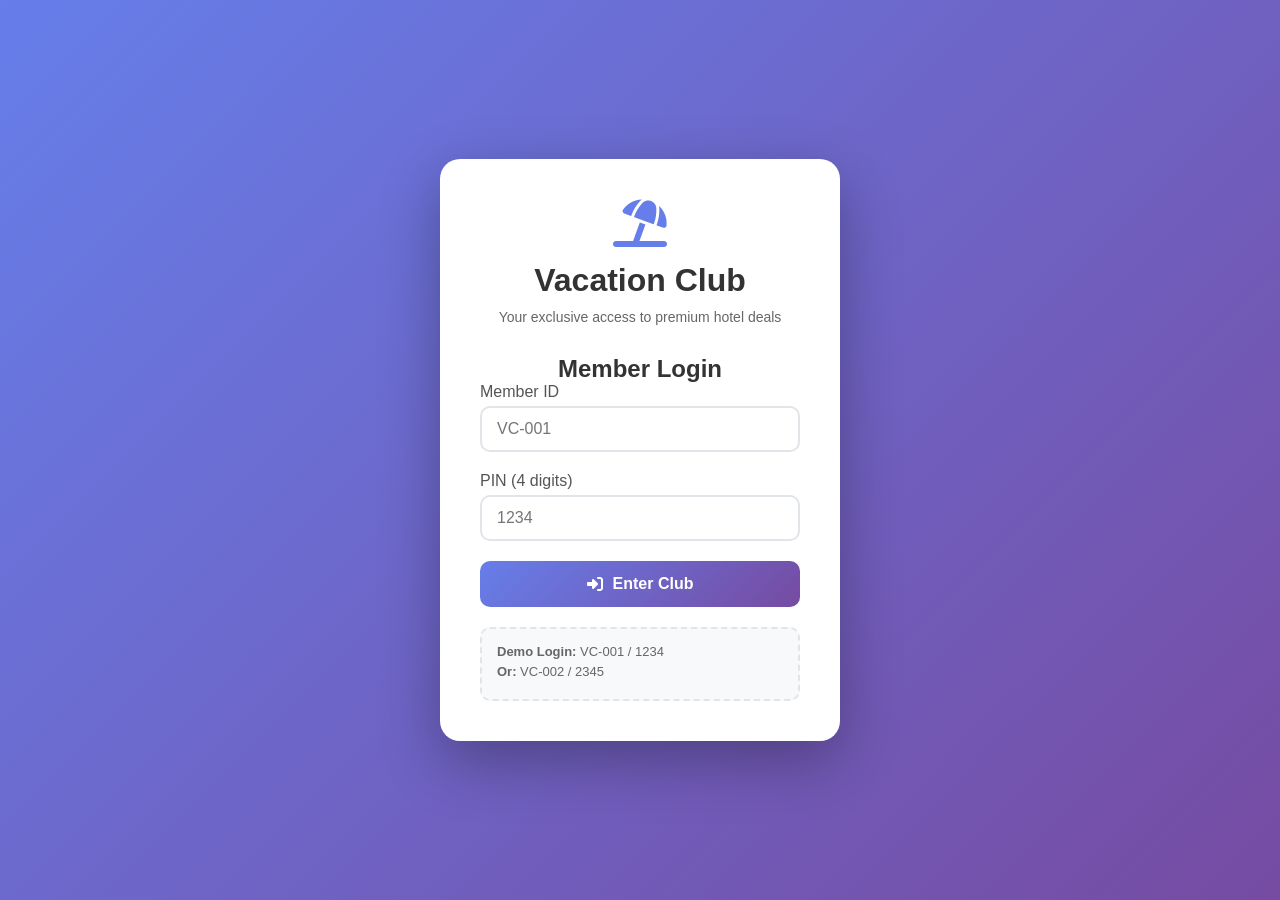
==== index.html @ d9a37952 "Add files via upload" ====
<!DOCTYPE html>
<html lang="en">
<head>
    <meta charset="UTF-8">
    <meta name="viewport" content="width=device-width, initial-scale=1.0">
    <title>Vacation Club - Member Portal</title>
    <link rel="stylesheet" href="styles.css">
    <link rel="stylesheet" href="https://cdnjs.cloudflare.com/ajax/libs/font-awesome/6.4.0/css/all.min.css">
</head>
<body>
    <!-- Login Screen -->
    <div id="loginScreen" class="screen">
        <div class="login-container">
            <div class="logo">
                <i class="fas fa-umbrella-beach"></i>
                <h1>Vacation Club</h1>
                <p>Your exclusive access to premium hotel deals</p>
            </div>
            
            <div class="login-form">
                <h2>Member Login</h2>
                <div class="input-group">
                    <label for="memberId">Member ID</label>
                    <input type="text" id="memberId" placeholder="VC-001">
                </div>
                <div class="input-group">
                    <label for="password">PIN (4 digits)</label>
                    <input type="password" id="password" maxlength="4" placeholder="1234">
                </div>
                <button onclick="login()" class="btn-primary">
                    <i class="fas fa-sign-in-alt"></i> Enter Club
                </button>
                
                <div class="demo-credentials">
                    <p><strong>Demo Login:</strong> VC-001 / 1234</p>
                    <p><strong>Or:</strong> VC-002 / 2345</p>
                </div>
            </div>
        </div>
    </div>

    <!-- Member Dashboard -->
    <div id="dashboard" class="screen" style="display: none;">
        <header class="dashboard-header">
            <div class="header-left">
                <h1><i class="fas fa-crown"></i> Vacation Club</h1>
                <p class="member-greeting">Welcome, <span id="memberName"></span></p>
            </div>
            <div class="header-right">
                <div class="member-info">
                    <span id="memberIdDisplay"></span>
                    <span class="status-badge active">Active Member</span>
                </div>
                <button onclick="logout()" class="btn-logout">
                    <i class="fas fa-sign-out-alt"></i> Logout
                </button>
            </div>
        </header>

        <main class="dashboard-main">
            <!-- Available Hotels Section -->
            <section class="section">
                <h2><i class="fas fa-hotel"></i> Partner Hotels</h2>
                <p class="section-subtitle">Click on any hotel to see exclusive promotions</p>
                
                <div class="hotels-grid" id="hotelsGrid">
                    <!-- Hotels will be dynamically loaded here -->
                </div>
            </section>

            <!-- My Check-ins Section -->
            <section class="section" id="checkinsSection">
                <h2><i class="fas fa-calendar-check"></i> My Recent Check-ins</h2>
                <div class="checkins-list" id="checkinsList">
                    <!-- Check-ins will be loaded here -->
                </div>
            </section>
        </main>
    </div>

    <!-- Hotel Details Modal -->
    <div id="hotelModal" class="modal">
        <div class="modal-content">
            <div class="modal-header">
                <h2 id="modalHotelName"></h2>
                <button class="close-modal" onclick="closeHotelModal()">&times;</button>
            </div>
            
            <div class="modal-body">
                <div class="hotel-info">
                    <div class="hotel-header">
                        <img id="modalHotelLogo" src="" alt="Hotel Logo" class="hotel-logo-large">
                        <div>
                            <p id="modalHotelLocation" class="hotel-location"></p>
                            <p id="modalHotelDescription" class="hotel-description"></p>
                        </div>
                    </div>
                    
                    <!-- Promotions -->
                    <div class="promotions-section">
                        <h3><i class="fas fa-tag"></i> Available Promotions</h3>
                        <div id="promotionsList" class="promotions-list">
                            <!-- Promos will be loaded here -->
                        </div>
                    </div>
                    
                    <!-- Booking Instructions -->
                    <div class="booking-section">
                        <h3><i class="fas fa-phone-alt"></i> How to Book</h3>
                        <div class="booking-instructions">
                            <div class="instruction-step">
                                <div class="step-number">1</div>
                                <div class="step-content">
                                    <strong>Call or Visit Website</strong>
                                    <p id="modalBookingPhone"></p>
                                    <p id="modalBookingWebsite"></p>
                                    <small id="modalBookingNote"></small>
                                </div>
                            </div>
                            
                            <div class="instruction-step">
                                <div class="step-number">2</div>
                                <div class="step-content">
                                    <strong>Get Verification</strong>
                                    <p>Mention you're a Vacation Club member. Hotel staff will verify your membership.</p>
                                    <button onclick="showVerificationInfo()" class="btn-secondary">
                                        <i class="fas fa-qrcode"></i> Show My Verification QR
                                    </button>
                                </div>
                            </div>
                            
                            <div class="instruction-step">
                                <div class="step-number">3</div>
                                <div class="step-content">
                                    <strong>Complete Booking</strong>
                                    <p>After verification, use the promotion and complete your booking normally.</p>
                                </div>
                            </div>
                        </div>
                    </div>
                </div>
            </div>
        </div>
    </div>

    <!-- QR Code Modal -->
    <div id="qrModal" class="modal">
        <div class="modal-content qr-modal">
            <div class="modal-header">
                <h3>Membership Verification</h3>
                <button class="close-modal" onclick="closeQRModal()">&times;</button>
            </div>
            <div class="modal-body text-center">
                <p>Show this to hotel staff for verification:</p>
                <div id="qrcode" class="qr-container"></div>
                <p class="member-id-display" id="qrMemberId"></p>
                <p class="member-name-display" id="qrMemberName"></p>
                <div class="verification-instructions">
                    <p><i class="fas fa-info-circle"></i> Hotel staff will scan this code to verify your membership and apply your discount.</p>
                </div>
            </div>
        </div>
    </div>

    <script src="data.js"></script>
    <script src="https://cdn.jsdelivr.net/npm/qrcode@1.5.3/build/qrcode.min.js"></script>
    <script>
        // Current logged in member
        let currentMember = null;
        let currentHotel = null;

        // Login function
        function login() {
            const memberId = document.getElementById('memberId').value.trim().toUpperCase();
            const password = document.getElementById('password').value;
            
            // Find member
            const member = vacationClubData.members.find(m => 
                m.id === memberId && m.password === password && m.status === 'active'
            );
            
            if (member) {
                currentMember = member;
                document.getElementById('loginScreen').style.display = 'none';
                document.getElementById('dashboard').style.display = 'block';
                
                // Update UI
                document.getElementById('memberName').textContent = `${member.firstName} ${member.lastName}`;
                document.getElementById('memberIdDisplay').textContent = member.id;
                
                // Load hotels and checkins
                loadHotels();
                loadCheckins();
            } else {
                alert('Invalid login or inactive account. Please check your Member ID and PIN.');
            }
        }

        // Logout function
        function logout() {
            currentMember = null;
            document.getElementById('dashboard').style.display = 'none';
            document.getElementById('loginScreen').style.display = 'block';
            document.getElementById('memberId').value = '';
            document.getElementById('password').value = '';
        }

        // Load hotels
        function loadHotels() {
            const hotelsGrid = document.getElementById('hotelsGrid');
            hotelsGrid.innerHTML = '';
            
            vacationClubData.hotels.forEach(hotel => {
                const hotelCard = document.createElement('div');
                hotelCard.className = 'hotel-card';
                hotelCard.onclick = () => openHotelModal(hotel.id);
                
                hotelCard.innerHTML = `
                    <div class="hotel-card-header">
                        <img src="${hotel.logo || 'default-hotel.png'}" alt="${hotel.name}" class="hotel-logo">
                        <div class="hotel-card-info">
                            <h3>${hotel.name}</h3>
                            <p class="hotel-location-card">${hotel.location}</p>
                            <span class="promo-count">${hotel.promos.length} promotion${hotel.promos.length !== 1 ? 's' : ''}</span>
                        </div>
                    </div>
                    <div class="hotel-card-footer">
                        <span class="view-promos-btn">
                            View Promotions <i class="fas fa-chevron-right"></i>
                        </span>
                    </div>
                `;
                
                hotelsGrid.appendChild(hotelCard);
            });
        }

        // Open hotel modal
        function openHotelModal(hotelId) {
            currentHotel = vacationClubData.hotels.find(h => h.id === hotelId);
            
            document.getElementById('modalHotelName').textContent = currentHotel.name;
            document.getElementById('modalHotelLocation').textContent = currentHotel.location;
            document.getElementById('modalHotelDescription').textContent = currentHotel.description;
            document.getElementById('modalHotelLogo').src = currentHotel.logo || 'default-hotel.png';
            document.getElementById('modalBookingPhone').innerHTML = `<i class="fas fa-phone"></i> ${currentHotel.booking.phone}`;
            document.getElementById('modalBookingWebsite').innerHTML = `<i class="fas fa-globe"></i> <a href="${currentHotel.booking.website}" target="_blank">${currentHotel.booking.website}</a>`;
            document.getElementById('modalBookingNote').textContent = currentHotel.booking.note;
            
            // Load promotions
            const promotionsList = document.getElementById('promotionsList');
            promotionsList.innerHTML = '';
            
            currentHotel.promos.forEach(promo => {
                const isActive = new Date(promo.validTo) >= new Date();
                
                const promoCard = document.createElement('div');
                promoCard.className = `promo-card ${isActive ? 'active' : 'expired'}`;
                
                promoCard.innerHTML = `
                    <div class="promo-header">
                        <h4>${promo.title}</h4>
                        <span class="promo-status">${isActive ? 'Valid' : 'Expired'}</span>
                    </div>
                    <p class="promo-description">${promo.description}</p>
                    <div class="promo-details">
                        <p><i class="far fa-calendar"></i> Valid: ${promo.validFrom} to ${promo.validTo}</p>
                        <p><i class="fas fa-info-circle"></i> ${promo.instructions}</p>
                        ${promo.promoCode ? `<p class="promo-code"><strong>Promo Code:</strong> <code>${promo.promoCode}</code></p>` : ''}
                    </div>
                `;
                
                promotionsList.appendChild(promoCard);
            });
            
            document.getElementById('hotelModal').style.display = 'block';
        }

        // Close hotel modal
        function closeHotelModal() {
            document.getElementById('hotelModal').style.display = 'none';
            currentHotel = null;
        }

        // Show QR code for verification
        function showVerificationInfo() {
            document.getElementById('hotelModal').style.display = 'none';
            
            // Generate QR code with member data
            const qrData = JSON.stringify({
                memberId: currentMember.id,
                memberName: `${currentMember.firstName} ${currentMember.lastName}`,
                timestamp: new Date().toISOString(),
                hotelId: currentHotel?.id
            });
            
            const qrContainer = document.getElementById('qrcode');
            qrContainer.innerHTML = '';
            
            QRCode.toCanvas(qrContainer, qrData, {
                width: 200,
                margin: 2,
                color: {
                    dark: '#2c3e50',
                    light: '#ffffff'
                }
            }, function(error) {
                if (error) console.error(error);
            });
            
            document.getElementById('qrMemberId').textContent = currentMember.id;
            document.getElementById('qrMemberName').textContent = `${currentMember.firstName} ${currentMember.lastName}`;
            document.getElementById('qrModal').style.display = 'block';
        }

        // Close QR modal
        function closeQRModal() {
            document.getElementById('qrModal').style.display = 'none';
            document.getElementById('hotelModal').style.display = 'block';
        }

        // Load member's checkins
        function loadCheckins() {
            if (!currentMember) return;
            
            const memberCheckins = vacationClubData.checkins.filter(c => c.memberId === currentMember.id);
            const checkinsList = document.getElementById('checkinsList');
            const checkinsSection = document.getElementById('checkinsSection');
            
            if (memberCheckins.length === 0) {
                checkinsSection.style.display = 'none';
                return;
            }
            
            checkinsSection.style.display = 'block';
            checkinsList.innerHTML = '';
            
            // Show only last 5 checkins
            const recentCheckins = memberCheckins.slice(-5).reverse();
            
            recentCheckins.forEach(checkin => {
                const hotel = getHotelById(checkin.hotelId);
                if (!hotel) return;
                
                const checkinCard = document.createElement('div');
                checkinCard.className = 'checkin-card';
                
                checkinCard.innerHTML = `
                    <div class="checkin-header">
                        <h4>${hotel.name}</h4>
                        <span class="checkin-date">${checkin.date}</span>
                    </div>
                    <p class="checkin-location">${hotel.location}</p>
                    <p class="checkin-notes">${checkin.notes || 'No additional notes'}</p>
                    <div class="checkin-footer">
                        <span class="verified-by">Verified by: ${checkin.verifiedBy}</span>
                    </div>
                `;
                
                checkinsList.appendChild(checkinCard);
            });
        }

        // Close modals when clicking outside
        window.onclick = function(event) {
            const modals = document.getElementsByClassName('modal');
            for (let modal of modals) {
                if (event.target == modal) {
                    modal.style.display = 'none';
                    if (modal.id === 'qrModal') {
                        document.getElementById('hotelModal').style.display = 'block';
                    }
                }
            }
        }

        // Demo auto-login for testing
        window.onload = function() {
            // Uncomment for auto-login during testing
            // document.getElementById('memberId').value = 'VC-001';
            // document.getElementById('password').value = '1234';
        };
    </script>
</body>
</html>
---- styles.css ----
/* Base Styles */
* {
    margin: 0;
    padding: 0;
    box-sizing: border-box;
}

body {
    font-family: 'Segoe UI', Tahoma, Geneva, Verdana, sans-serif;
    background: linear-gradient(135deg, #667eea 0%, #764ba2 100%);
    min-height: 100vh;
    color: #333;
}

.screen {
    min-height: 100vh;
    display: flex;
    align-items: center;
    justify-content: center;
    padding: 20px;
}

/* Login Containers */
.login-container {
    background: white;
    border-radius: 20px;
    box-shadow: 0 20px 60px rgba(0,0,0,0.3);
    width: 100%;
    max-width: 400px;
    padding: 40px;
    text-align: center;
}

.logo {
    margin-bottom: 30px;
}

.logo i {
    font-size: 48px;
    color: #667eea;
    margin-bottom: 15px;
}

.logo h1 {
    color: #333;
    margin-bottom: 10px;
}

.logo p {
    color: #666;
    font-size: 14px;
}

/* Forms */
.input-group {
    text-align: left;
    margin-bottom: 20px;
}

.input-group label {
    display: block;
    margin-bottom: 5px;
    color: #555;
    font-weight: 500;
}

.input-group input,
.input-group select,
.input-group textarea {
    width: 100%;
    padding: 12px 15px;
    border: 2px solid #e1e5e9;
    border-radius: 10px;
    font-size: 16px;
    transition: border-color 0.3s;
}

.input-group input:focus,
.input-group select:focus,
.input-group textarea:focus {
    outline: none;
    border-color: #667eea;
}

/* Buttons */
.btn-primary {
    background: linear-gradient(135deg, #667eea 0%, #764ba2 100%);
    color: white;
    border: none;
    padding: 14px 30px;
    border-radius: 10px;
    font-size: 16px;
    font-weight: 600;
    cursor: pointer;
    width: 100%;
    display: flex;
    align-items: center;
    justify-content: center;
    gap: 10px;
    transition: transform 0.2s, box-shadow 0.2s;
}

.btn-primary:hover {
    transform: translateY(-2px);
    box-shadow: 0 10px 20px rgba(102, 126, 234, 0.3);
}

.btn-secondary {
    background: #f8f9fa;
    color: #333;
    border: 2px solid #e1e5e9;
    padding: 12px 25px;
    border-radius: 8px;
    font-size: 14px;
    font-weight: 500;
    cursor: pointer;
    display: inline-flex;
    align-items: center;
    gap: 8px;
    transition: all 0.2s;
}

.btn-secondary:hover {
    background: #e9ecef;
    border-color: #667eea;
}

.btn-success {
    background: #10b981;
    color: white;
    border: none;
    padding: 12px 25px;
    border-radius: 8px;
    font-weight: 500;
    cursor: pointer;
}

.btn-danger {
    background: #ef4444;
    color: white;
    border: none;
    padding: 12px 25px;
    border-radius: 8px;
    font-weight: 500;
    cursor: pointer;
}

.btn-warning {
    background: #f59e0b;
    color: white;
    border: none;
    padding: 12px 25px;
    border-radius: 8px;
    font-weight: 500;
    cursor: pointer;
}

.btn-logout {
    background: #f8f9fa;
    color: #666;
    border: 2px solid #e1e5e9;
    padding: 8px 15px;
    border-radius: 6px;
    font-size: 14px;
    cursor: pointer;
    display: inline-flex;
    align-items: center;
    gap: 5px;
}

/* Dashboard Styles */
.dashboard-header {
    background: white;
    padding: 20px 30px;
    display: flex;
    justify-content: space-between;
    align-items: center;
    box-shadow: 0 2px 10px rgba(0,0,0,0.1);
    position: fixed;
    top: 0;
    left: 0;
    right: 0;
    z-index: 1000;
}

.header-left h1 {
    color: #333;
    font-size: 24px;
}

.member-greeting {
    color: #666;
    font-size: 14px;
    margin-top: 5px;
}

.member-info {
    display: flex;
    align-items: center;
    gap: 15px;
}

.status-badge {
    background: #10b981;
    color: white;
    padding: 4px 12px;
    border-radius: 20px;
    font-size: 12px;
    font-weight: 600;
}

.status-badge.warning {
    background: #f59e0b;
}

.status-badge.danger {
    background: #ef4444;
}

.dashboard-main {
    margin-top: 100px;
    padding: 30px;
    max-width: 1200px;
    margin-left: auto;
    margin-right: auto;
}

.section {
    background: white;
    border-radius: 15px;
    padding: 25px;
    margin-bottom: 30px;
    box-shadow: 0 5px 15px rgba(0,0,0,0.05);
}

.section h2 {
    color: #333;
    margin-bottom: 10px;
    font-size: 22px;
}

.section-subtitle {
    color: #666;
    margin-bottom: 20px;
    font-size: 14px;
}

/* Hotels Grid */
.hotels-grid {
    display: grid;
    grid-template-columns: repeat(auto-fill, minmax(300px, 1fr));
    gap: 20px;
    margin-top: 20px;
}

.hotel-card {
    border: 2px solid #e1e5e9;
    border-radius: 12px;
    overflow: hidden;
    transition: all 0.3s;
    cursor: pointer;
}

.hotel-card:hover {
    border-color: #667eea;
    transform: translateY(-5px);
    box-shadow: 0 10px 30px rgba(102, 126, 234, 0.15);
}

.hotel-card-header {
    padding: 20px;
    display: flex;
    align-items: center;
    gap: 15px;
}

.hotel-logo {
    width: 60px;
    height: 60px;
    object-fit: cover;
    border-radius: 10px;
    border: 2px solid #e1e5e9;
}

.hotel-card-info h3 {
    font-size: 18px;
    margin-bottom: 5px;
}

.hotel-location-card {
    color: #666;
    font-size: 14px;
    margin-bottom: 5px;
}

.promo-count {
    background: #eef2ff;
    color: #667eea;
    padding: 2px 10px;
    border-radius: 10px;
    font-size: 12px;
    font-weight: 500;
}

.hotel-card-footer {
    background: #f8f9fa;
    padding: 15px 20px;
    text-align: center;
}

.view-promos-btn {
    color: #667eea;
    font-weight: 500;
    font-size: 14px;
    display: flex;
    align-items: center;
    justify-content: center;
    gap: 5px;
}

/* Modal Styles */
.modal {
    display: none;
    position: fixed;
    top: 0;
    left: 0;
    width: 100%;
    height: 100%;
    background: rgba(0,0,0,0.5);
    z-index: 2000;
    overflow-y: auto;
}

.modal-content {
    background: white;
    margin: 50px auto;
    max-width: 800px;
    border-radius: 20px;
    overflow: hidden;
    animation: modalSlideIn 0.3s;
}

@keyframes modalSlideIn {
    from {
        opacity: 0;
        transform: translateY(-50px);
    }
    to {
        opacity: 1;
        transform: translateY(0);
    }
}

.modal-header {
    background: linear-gradient(135deg, #667eea 0%, #764ba2 100%);
    color: white;
    padding: 25px 30px;
    display: flex;
    justify-content: space-between;
    align-items: center;
}

.modal-header h2 {
    font-size: 24px;
}

.close-modal {
    background: rgba(255,255,255,0.2);
    color: white;
    border: none;
    width: 40px;
    height: 40px;
    border-radius: 50%;
    font-size: 24px;
    cursor: pointer;
    display: flex;
    align-items: center;
    justify-content: center;
}

.modal-body {
    padding: 30px;
}

/* QR Code Styles */
.qr-container {
    display: inline-block;
    padding: 20px;
    background: white;
    border-radius: 10px;
    margin: 20px 0;
    box-shadow: 0 5px 15px rgba(0,0,0,0.1);
}

.member-id-display {
    font-size: 18px;
    font-weight: 600;
    color: #333;
    margin: 10px 0;
}

.member-name-display {
    color: #666;
    margin-bottom: 20px;
}

/* Check-in Cards */
.checkins-list {
    display: flex;
    flex-direction: column;
    gap: 15px;
    margin-top: 15px;
}

.checkin-card {
    border: 2px solid #e1e5e9;
    border-radius: 10px;
    padding: 15px;
    background: #f8f9fa;
}

.checkin-header {
    display: flex;
    justify-content: space-between;
    align-items: center;
    margin-bottom: 10px;
}

.checkin-header h4 {
    color: #333;
}

.checkin-date {
    color: #666;
    font-size: 14px;
}

.checkin-location {
    color: #666;
    font-size: 14px;
    margin-bottom: 10px;
}

.checkin-notes {
    font-size: 14px;
    color: #333;
    margin-bottom: 10px;
}

.checkin-footer {
    border-top: 1px solid #e1e5e9;
    padding-top: 10px;
    font-size: 12px;
    color: #666;
}

/* Promo Cards */
.promotions-list {
    display: flex;
    flex-direction: column;
    gap: 15px;
    margin: 20px 0;
}

.promo-card {
    border: 2px solid #e1e5e9;
    border-radius: 10px;
    padding: 20px;
    background: #f8f9fa;
}

.promo-card.active {
    border-color: #10b981;
    background: #f0fdf4;
}

.promo-card.expired {
    border-color: #e5e7eb;
    background: #f9fafb;
    opacity: 0.7;
}

.promo-header {
    display: flex;
    justify-content: space-between;
    align-items: center;
    margin-bottom: 10px;
}

.promo-header h4 {
    color: #333;
    font-size: 18px;
}

.promo-status {
    background: #10b981;
    color: white;
    padding: 4px 12px;
    border-radius: 20px;
    font-size: 12px;
    font-weight: 600;
}

.promo-card.expired .promo-status {
    background: #6b7280;
}

.promo-description {
    color: #666;
    margin-bottom: 15px;
}

.promo-details {
    font-size: 14px;
    color: #555;
}

.promo-details p {
    margin-bottom: 5px;
}

.promo-code {
    background: #eef2ff;
    padding: 10px;
    border-radius: 6px;
    margin-top: 10px;
    border-left: 4px solid #667eea;
}

.promo-code code {
    background: white;
    padding: 2px 6px;
    border-radius: 4px;
    font-family: monospace;
    color: #667eea;
}

/* Booking Instructions */
.booking-instructions {
    margin: 25px 0;
}

.instruction-step {
    display: flex;
    margin-bottom: 20px;
    gap: 15px;
}

.step-number {
    background: #667eea;
    color: white;
    width: 30px;
    height: 30px;
    border-radius: 50%;
    display: flex;
    align-items: center;
    justify-content: center;
    font-weight: 600;
    flex-shrink: 0;
}

.step-content {
    flex: 1;
}

.step-content strong {
    display: block;
    margin-bottom: 5px;
    color: #333;
}

.step-content p {
    color: #666;
    margin-bottom: 5px;
    font-size: 14px;
}

/* Demo Credentials Box */
.demo-credentials {
    margin-top: 20px;
    padding: 15px;
    background: #f8f9fa;
    border-radius: 10px;
    border: 2px dashed #e1e5e9;
    text-align: left;
}

.demo-credentials p {
    margin-bottom: 5px;
    font-size: 13px;
    color: #666;
}

/* Text Utilities */
.text-center {
    text-align: center;
}

/* Admin Styles */
.admin-tabs {
    display: flex;
    gap: 10px;
    margin-bottom: 30px;
    border-bottom: 2px solid #e1e5e9;
    padding-bottom: 10px;
}

.tab-btn {
    background: none;
    border: none;
    padding: 12px 20px;
    font-size: 16px;
    color: #666;
    cursor: pointer;
    border-radius: 8px;
    display: flex;
    align-items: center;
    gap: 8px;
    transition: all 0.2s;
}

.tab-btn:hover {
    background: #f8f9fa;
    color: #333;
}

.tab-btn.active {
    background: #667eea;
    color: white;
}

.tab-content {
    display: none;
}

.tab-content.active {
    display: block;
}

.data-table {
    width: 100%;
    border-collapse: collapse;
    margin-top: 20px;
}

.data-table th {
    background: #f8f9fa;
    padding: 12px 15px;
    text-align: left;
    color: #333;
    font-weight: 600;
    border-bottom: 2px solid #e1e5e9;
}

.data-table td {
    padding: 12px 15px;
    border-bottom: 1px solid #e1e5e9;
}

.data-table tr:hover {
    background: #f8f9fa;
}

.actions-cell {
    display: flex;
    gap: 10px;
}

.btn-icon {
    background: none;
    border: none;
    width: 36px;
    height: 36px;
    border-radius: 6px;
    display: flex;
    align-items: center;
    justify-content: center;
    cursor: pointer;
    color: #666;
    font-size: 16px;
}

.btn-icon:hover {
    background: #f8f9fa;
    color: #333;
}

.btn-icon.btn-danger {
    color: #ef4444;
}

.btn-icon.btn-danger:hover {
    background: #fee2e2;
}

/* Verification Interface */
.scanner-placeholder {
    border: 3px dashed #e1e5e9;
    border-radius: 15px;
    padding: 40px;
    text-align: center;
    margin: 20px 0;
}

.scanner-frame {
    display: flex;
    flex-direction: column;
    align-items: center;
    gap: 15px;
}

.scanner-frame i {
    font-size: 48px;
    color: #9ca3af;
}

.verification-result {
    background: white;
    border-radius: 15px;
    padding: 25px;
    margin: 30px 0;
    box-shadow: 0 5px 20px rgba(0,0,0,0.1);
}

.result-header {
    display: flex;
    justify-content: space-between;
    align-items: center;
    margin-bottom: 25px;
    padding-bottom: 15px;
    border-bottom: 2px solid #e1e5e9;
}

.member-details {
    display: grid;
    grid-template-columns: 1fr 1fr;
    gap: 30px;
    margin-bottom: 30px;
}

.member-info-card {
    background: #f8f9fa;
    padding: 20px;
    border-radius: 10px;
    border-left: 4px solid #667eea;
}

.available-promos {
    background: #f0fdf4;
    padding: 20px;
    border-radius: 10px;
    border-left: 4px solid #10b981;
}

.promos-list {
    margin-top: 15px;
}

.promo-item {
    background: white;
    padding: 15px;
    border-radius: 8px;
    margin-bottom: 10px;
    border: 1px solid #e1e5e9;
}

.promo-item-header {
    display: flex;
    justify-content: space-between;
    align-items: center;
    margin-bottom: 10px;
}

.promo-code-badge {
    background: #eef2ff;
    color: #667eea;
    padding: 2px 8px;
    border-radius: 6px;
    font-size: 12px;
    font-family: monospace;
}

.promo-item-desc {
    font-size: 14px;
    color: #666;
    margin-bottom: 5px;
}

.promo-item-instructions {
    font-size: 12px;
    color: #6b7280;
}

.verification-actions {
    background: #f8f9fa;
    padding: 20px;
    border-radius: 10px;
}

.action-buttons {
    display: flex;
    gap: 15px;
    margin: 20px 0;
    flex-wrap: wrap;
}

.notes-section textarea {
    width: 100%;
    min-height: 100px;
    padding: 15px;
    border: 2px solid #e1e5e9;
    border-radius: 8px;
    margin-top: 10px;
    font-family: inherit;
}

.verifications-list {
    display: flex;
    flex-direction: column;
    gap: 15px;
    margin-top: 20px;
}

.verification-card {
    background: #f8f9fa;
    padding: 15px;
    border-radius: 10px;
    border-left: 4px solid #667eea;
}

.verification-card-header {
    display: flex;
    justify-content: space-between;
    align-items: center;
    margin-bottom: 10px;
}

.verification-time {
    color: #666;
    font-size: 14px;
}

.verification-notes {
    font-size: 14px;
    color: #666;
    margin: 10px 0;
    font-style: italic;
}

/* Responsive Design */
@media (max-width: 768px) {
    .dashboard-header {
        flex-direction: column;
        gap: 15px;
        padding: 15px;
    }
    
    .dashboard-main {
        margin-top: 150px;
        padding: 15px;
    }
    
    .hotels-grid {
        grid-template-columns: 1fr;
    }
    
    .modal-content {
        margin: 20px;
        width: calc(100% - 40px);
    }
    
    .member-details {
        grid-template-columns: 1fr;
    }
    
    .action-buttons {
        flex-direction: column;
    }
    
    .admin-tabs {
        flex-wrap: wrap;
    }
}

/* Print Styles */
@media print {
    .no-print {
        display: none !important;
    }
    
    body {
        background: white !important;
    }
    
    .modal-content {
        box-shadow: none !important;
        margin: 0 !important;
    }
}

/* Custom Scrollbar */
::-webkit-scrollbar {
    width: 8px;
}

::-webkit-scrollbar-track {
    background: #f1f1f1;
}

::-webkit-scrollbar-thumb {
    background: #c1c1c1;
    border-radius: 4px;
}

::-webkit-scrollbar-thumb:hover {
    background: #a1a1a1;
}
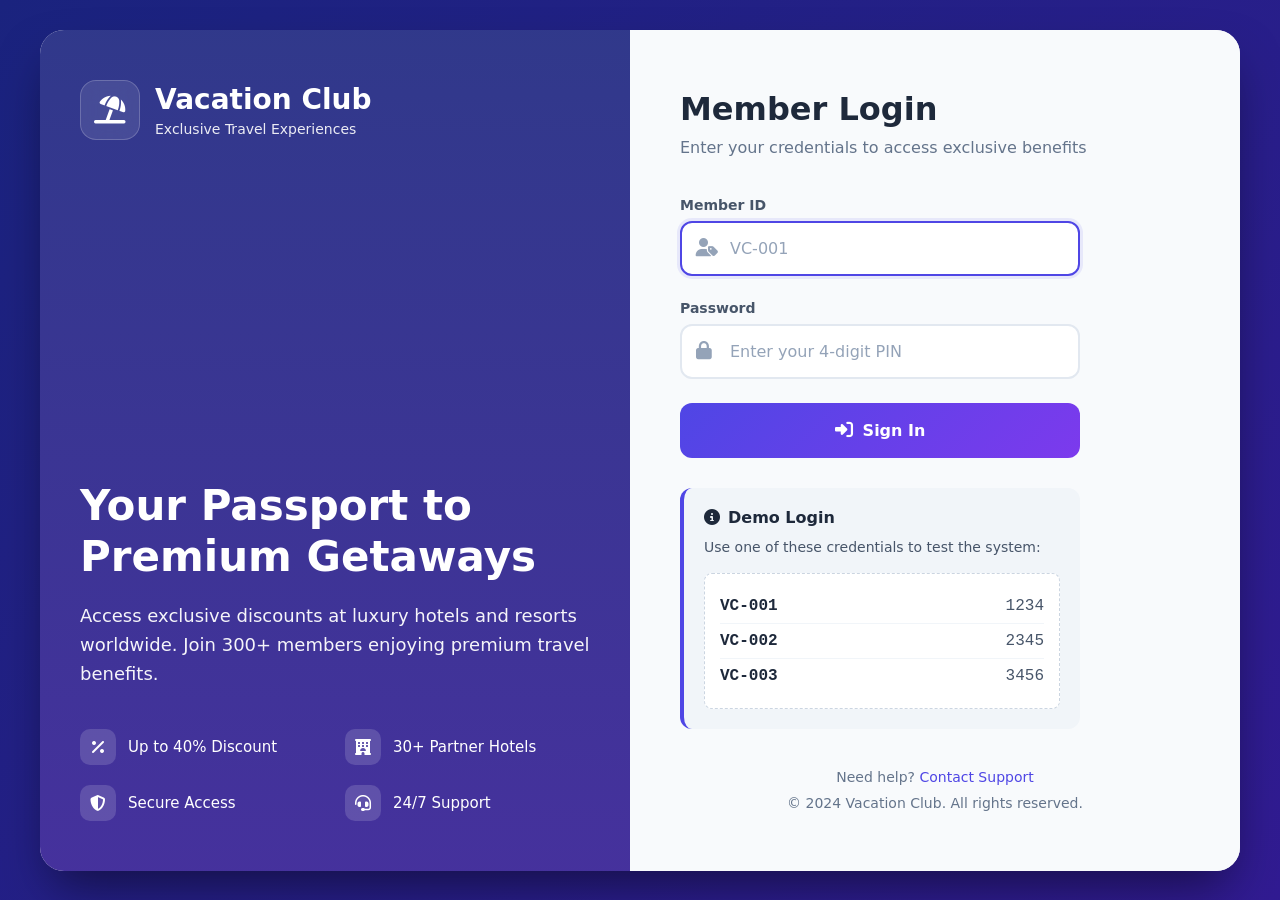
==== commit f3c63f16: "Update fmt.Println message from 'Hello' to 'Goodbye'" ====
--- a/index.html
+++ b/index.html
@@ -3,231 +3,1100 @@
 <head>
     <meta charset="UTF-8">
     <meta name="viewport" content="width=device-width, initial-scale=1.0">
-    <title>Vacation Club - Member Portal</title>
-    <link rel="stylesheet" href="styles.css">
+    <title>Vacation Club | Member Login</title>
     <link rel="stylesheet" href="https://cdnjs.cloudflare.com/ajax/libs/font-awesome/6.4.0/css/all.min.css">
+    <style>
+        * {
+            margin: 0;
+            padding: 0;
+            box-sizing: border-box;
+            font-family: 'Segoe UI', system-ui, -apple-system, sans-serif;
+        }
+
+        body {
+            background: linear-gradient(135deg, #1a237e 0%, #311b92 100%);
+            min-height: 100vh;
+            display: flex;
+            justify-content: center;
+            align-items: center;
+            padding: 20px;
+            color: #333;
+        }
+
+        .container {
+            display: flex;
+            width: 100%;
+            max-width: 1200px;
+            min-height: 700px;
+            background: white;
+            border-radius: 24px;
+            overflow: hidden;
+            box-shadow: 0 25px 50px -12px rgba(0, 0, 0, 0.5);
+        }
+
+        /* Left Panel - Hero */
+        .hero-panel {
+            flex: 1;
+            background: linear-gradient(rgba(26, 35, 126, 0.9), rgba(49, 27, 146, 0.9)), url('https://images.unsplash.com/photo-1566073771259-6a8506099945?ixlib=rb-4.0.3&auto=format&fit=crop&w=800&q=80');
+            background-size: cover;
+            background-position: center;
+            color: white;
+            padding: 50px 40px;
+            display: flex;
+            flex-direction: column;
+            justify-content: space-between;
+        }
+
+        .logo {
+            display: flex;
+            align-items: center;
+            gap: 15px;
+            margin-bottom: 40px;
+        }
+
+        .logo-icon {
+            background: rgba(255, 255, 255, 0.1);
+            width: 60px;
+            height: 60px;
+            border-radius: 16px;
+            display: flex;
+            align-items: center;
+            justify-content: center;
+            backdrop-filter: blur(10px);
+            border: 1px solid rgba(255, 255, 255, 0.2);
+        }
+
+        .logo-icon i {
+            font-size: 28px;
+            color: #fff;
+        }
+
+        .logo-text h1 {
+            font-size: 28px;
+            font-weight: 700;
+            margin-bottom: 5px;
+            color: white;
+        }
+
+        .logo-text p {
+            font-size: 14px;
+            opacity: 0.9;
+        }
+
+        .hero-content {
+            margin-top: auto;
+        }
+
+        .hero-content h2 {
+            font-size: 42px;
+            font-weight: 800;
+            line-height: 1.2;
+            margin-bottom: 20px;
+            color: white;
+        }
+
+        .hero-content p {
+            font-size: 18px;
+            line-height: 1.6;
+            opacity: 0.95;
+            margin-bottom: 30px;
+        }
+
+        .features {
+            display: grid;
+            grid-template-columns: 1fr 1fr;
+            gap: 20px;
+            margin-top: 40px;
+        }
+
+        .feature-item {
+            display: flex;
+            align-items: center;
+            gap: 12px;
+            font-size: 15px;
+        }
+
+        .feature-icon {
+            width: 36px;
+            height: 36px;
+            background: rgba(255, 255, 255, 0.15);
+            border-radius: 10px;
+            display: flex;
+            align-items: center;
+            justify-content: center;
+        }
+
+        .feature-icon i {
+            font-size: 16px;
+            color: white;
+        }
+
+        /* Right Panel - Login */
+        .login-panel {
+            flex: 1;
+            padding: 60px 50px;
+            display: flex;
+            flex-direction: column;
+            justify-content: center;
+            background: #f8fafc;
+        }
+
+        .login-header {
+            margin-bottom: 40px;
+        }
+
+        .login-header h2 {
+            font-size: 32px;
+            font-weight: 700;
+            color: #1e293b;
+            margin-bottom: 10px;
+        }
+
+        .login-header p {
+            color: #64748b;
+            font-size: 16px;
+        }
+
+        .login-form {
+            width: 100%;
+            max-width: 400px;
+        }
+
+        .form-group {
+            margin-bottom: 24px;
+        }
+
+        .form-label {
+            display: block;
+            font-size: 14px;
+            font-weight: 600;
+            color: #475569;
+            margin-bottom: 8px;
+        }
+
+        .input-with-icon {
+            position: relative;
+        }
+
+        .input-with-icon i {
+            position: absolute;
+            left: 16px;
+            top: 50%;
+            transform: translateY(-50%);
+            color: #94a3b8;
+            font-size: 18px;
+        }
+
+        .form-input {
+            width: 100%;
+            padding: 16px 16px 16px 48px;
+            font-size: 16px;
+            border: 2px solid #e2e8f0;
+            border-radius: 12px;
+            background: white;
+            color: #1e293b;
+            transition: all 0.3s ease;
+        }
+
+        .form-input:focus {
+            outline: none;
+            border-color: #4f46e5;
+            box-shadow: 0 0 0 3px rgba(79, 70, 229, 0.1);
+        }
+
+        .form-input::placeholder {
+            color: #94a3b8;
+        }
+
+        .signin-btn {
+            width: 100%;
+            padding: 18px;
+            background: linear-gradient(135deg, #4f46e5 0%, #7c3aed 100%);
+            color: white;
+            border: none;
+            border-radius: 12px;
+            font-size: 16px;
+            font-weight: 600;
+            cursor: pointer;
+            transition: all 0.3s ease;
+            display: flex;
+            align-items: center;
+            justify-content: center;
+            gap: 10px;
+            margin-top: 10px;
+        }
+
+        .signin-btn:hover {
+            transform: translateY(-2px);
+            box-shadow: 0 10px 25px rgba(79, 70, 229, 0.3);
+        }
+
+        .signin-btn:active {
+            transform: translateY(0);
+        }
+
+        .signin-btn i {
+            font-size: 18px;
+        }
+
+        .demo-info {
+            background: #f1f5f9;
+            border-radius: 12px;
+            padding: 20px;
+            margin-top: 30px;
+            border-left: 4px solid #4f46e5;
+        }
+
+        .demo-info h4 {
+            color: #1e293b;
+            margin-bottom: 10px;
+            font-size: 16px;
+            display: flex;
+            align-items: center;
+            gap: 8px;
+        }
+
+        .demo-info p {
+            color: #475569;
+            font-size: 14px;
+            line-height: 1.5;
+        }
+
+        .demo-credentials {
+            background: white;
+            border-radius: 8px;
+            padding: 15px;
+            margin-top: 15px;
+            border: 1px dashed #cbd5e1;
+        }
+
+        .credential-item {
+            display: flex;
+            justify-content: space-between;
+            padding: 8px 0;
+            border-bottom: 1px solid #f1f5f9;
+        }
+
+        .credential-item:last-child {
+            border-bottom: none;
+        }
+
+        .member-id {
+            font-weight: 600;
+            color: #1e293b;
+            font-family: 'Monaco', 'Courier New', monospace;
+        }
+
+        .password {
+            color: #475569;
+            font-family: 'Monaco', 'Courier New', monospace;
+        }
+
+        .footer-links {
+            margin-top: 40px;
+            text-align: center;
+            color: #64748b;
+            font-size: 14px;
+        }
+
+        .footer-links a {
+            color: #4f46e5;
+            text-decoration: none;
+            font-weight: 500;
+        }
+
+        .footer-links a:hover {
+            text-decoration: underline;
+        }
+
+        .notification {
+            padding: 15px;
+            border-radius: 12px;
+            margin-bottom: 20px;
+            display: none;
+            animation: slideIn 0.3s ease;
+        }
+
+        @keyframes slideIn {
+            from {
+                opacity: 0;
+                transform: translateY(-10px);
+            }
+            to {
+                opacity: 1;
+                transform: translateY(0);
+            }
+        }
+
+        .notification.success {
+            background: #d1fae5;
+            color: #065f46;
+            border: 1px solid #a7f3d0;
+        }
+
+        .notification.error {
+            background: #fee2e2;
+            color: #991b1b;
+            border: 1px solid #fecaca;
+        }
+
+        .notification.info {
+            background: #dbeafe;
+            color: #1e40af;
+            border: 1px solid #bfdbfe;
+        }
+
+        /* Dashboard Styles */
+        .dashboard-container {
+            width: 100%;
+            max-width: 1400px;
+            background: white;
+            border-radius: 24px;
+            overflow: hidden;
+            box-shadow: 0 25px 50px -12px rgba(0, 0, 0, 0.5);
+            display: none;
+        }
+
+        .dashboard-header {
+            background: linear-gradient(135deg, #1a237e 0%, #311b92 100%);
+            color: white;
+            padding: 25px 40px;
+            display: flex;
+            justify-content: space-between;
+            align-items: center;
+        }
+
+        .member-info {
+            display: flex;
+            align-items: center;
+            gap: 15px;
+        }
+
+        .member-avatar {
+            width: 50px;
+            height: 50px;
+            background: rgba(255, 255, 255, 0.2);
+            border-radius: 50%;
+            display: flex;
+            align-items: center;
+            justify-content: center;
+            font-size: 20px;
+        }
+
+        .member-details h3 {
+            font-size: 20px;
+            margin-bottom: 5px;
+        }
+
+        .member-details p {
+            opacity: 0.9;
+            font-size: 14px;
+        }
+
+        .logout-btn {
+            background: rgba(255, 255, 255, 0.1);
+            color: white;
+            border: 1px solid rgba(255, 255, 255, 0.3);
+            padding: 10px 20px;
+            border-radius: 10px;
+            cursor: pointer;
+            display: flex;
+            align-items: center;
+            gap: 8px;
+            transition: all 0.3s ease;
+        }
+
+        .logout-btn:hover {
+            background: rgba(255, 255, 255, 0.2);
+        }
+
+        .dashboard-content {
+            padding: 40px;
+        }
+
+        .section-title {
+            font-size: 28px;
+            color: #1e293b;
+            margin-bottom: 30px;
+            font-weight: 700;
+        }
+
+        .hotels-grid {
+            display: grid;
+            grid-template-columns: repeat(auto-fill, minmax(350px, 1fr));
+            gap: 25px;
+            margin-bottom: 40px;
+        }
+
+        .hotel-card {
+            background: white;
+            border-radius: 16px;
+            overflow: hidden;
+            box-shadow: 0 4px 20px rgba(0, 0, 0, 0.08);
+            border: 1px solid #e2e8f0;
+            transition: all 0.3s ease;
+            cursor: pointer;
+        }
+
+        .hotel-card:hover {
+            transform: translateY(-5px);
+            box-shadow: 0 10px 30px rgba(0, 0, 0, 0.15);
+            border-color: #c7d2fe;
+        }
+
+        .hotel-image {
+            height: 200px;
+            background: linear-gradient(rgba(0,0,0,0.3), rgba(0,0,0,0.3)), var(--hotel-bg);
+            background-size: cover;
+            background-position: center;
+            position: relative;
+        }
+
+        .hotel-badge {
+            position: absolute;
+            top: 15px;
+            right: 15px;
+            background: #4f46e5;
+            color: white;
+            padding: 6px 12px;
+            border-radius: 20px;
+            font-size: 12px;
+            font-weight: 600;
+        }
+
+        .hotel-content {
+            padding: 25px;
+        }
+
+        .hotel-name {
+            font-size: 22px;
+            font-weight: 700;
+            color: #1e293b;
+            margin-bottom: 8px;
+        }
+
+        .hotel-location {
+            color: #64748b;
+            margin-bottom: 15px;
+            display: flex;
+            align-items: center;
+            gap: 8px;
+        }
+
+        .hotel-location i {
+            color: #4f46e5;
+        }
+
+        .hotel-description {
+            color: #475569;
+            line-height: 1.6;
+            margin-bottom: 20px;
+            font-size: 15px;
+        }
+
+        .promo-section {
+            background: #f8fafc;
+            border-radius: 12px;
+            padding: 20px;
+            margin-top: 15px;
+        }
+
+        .promo-title {
+            color: #4f46e5;
+            font-weight: 600;
+            margin-bottom: 10px;
+            display: flex;
+            align-items: center;
+            gap: 8px;
+        }
+
+        .promo-details {
+            color: #475569;
+            font-size: 14px;
+            line-height: 1.5;
+        }
+
+        .booking-btn {
+            width: 100%;
+            margin-top: 20px;
+            padding: 14px;
+            background: linear-gradient(135deg, #4f46e5 0%, #7c3aed 100%);
+            color: white;
+            border: none;
+            border-radius: 10px;
+            font-weight: 600;
+            cursor: pointer;
+            transition: all 0.3s ease;
+            display: flex;
+            align-items: center;
+            justify-content: center;
+            gap: 10px;
+        }
+
+        .booking-btn:hover {
+            transform: translateY(-2px);
+            box-shadow: 0 8px 20px rgba(79, 70, 229, 0.3);
+        }
+
+        /* Modal */
+        .modal {
+            display: none;
+            position: fixed;
+            top: 0;
+            left: 0;
+            width: 100%;
+            height: 100%;
+            background: rgba(0, 0, 0, 0.7);
+            z-index: 1000;
+            justify-content: center;
+            align-items: center;
+            padding: 20px;
+        }
+
+        .modal-content {
+            background: white;
+            border-radius: 20px;
+            max-width: 500px;
+            width: 100%;
+            max-height: 90vh;
+            overflow-y: auto;
+            animation: modalSlide 0.4s ease;
+        }
+
+        @keyframes modalSlide {
+            from {
+                opacity: 0;
+                transform: translateY(-30px);
+            }
+            to {
+                opacity: 1;
+                transform: translateY(0);
+            }
+        }
+
+        .modal-header {
+            background: linear-gradient(135deg, #1a237e 0%, #311b92 100%);
+            color: white;
+            padding: 25px;
+            border-radius: 20px 20px 0 0;
+            display: flex;
+            justify-content: space-between;
+            align-items: center;
+        }
+
+        .modal-header h3 {
+            font-size: 24px;
+            font-weight: 700;
+        }
+
+        .close-modal {
+            background: rgba(255, 255, 255, 0.2);
+            border: none;
+            color: white;
+            width: 36px;
+            height: 36px;
+            border-radius: 50%;
+            cursor: pointer;
+            display: flex;
+            align-items: center;
+            justify-content: center;
+            font-size: 20px;
+        }
+
+        .modal-body {
+            padding: 30px;
+        }
+
+        .qr-container {
+            text-align: center;
+            margin: 20px 0;
+        }
+
+        .qr-code {
+            width: 200px;
+            height: 200px;
+            margin: 0 auto 20px;
+            background: #f8fafc;
+            border-radius: 12px;
+            padding: 20px;
+            display: flex;
+            align-items: center;
+            justify-content: center;
+            font-family: monospace;
+            font-size: 24px;
+            font-weight: bold;
+            color: #4f46e5;
+            letter-spacing: 2px;
+            border: 2px dashed #cbd5e1;
+        }
+
+        .instructions {
+            background: #f1f5f9;
+            border-radius: 12px;
+            padding: 20px;
+            margin-top: 20px;
+        }
+
+        .instruction-step {
+            display: flex;
+            gap: 15px;
+            margin-bottom: 15px;
+            padding-bottom: 15px;
+            border-bottom: 1px solid #e2e8f0;
+        }
+
+        .instruction-step:last-child {
+            border-bottom: none;
+            margin-bottom: 0;
+            padding-bottom: 0;
+        }
+
+        .step-number {
+            background: #4f46e5;
+            color: white;
+            width: 30px;
+            height: 30px;
+            border-radius: 50%;
+            display: flex;
+            align-items: center;
+            justify-content: center;
+            font-weight: bold;
+            flex-shrink: 0;
+        }
+
+        /* Responsive */
+        @media (max-width: 1024px) {
+            .container {
+                flex-direction: column;
+                max-width: 600px;
+            }
+            
+            .hero-panel, .login-panel {
+                padding: 40px 30px;
+            }
+            
+            .hero-content h2 {
+                font-size: 32px;
+            }
+            
+            .hotels-grid {
+                grid-template-columns: 1fr;
+            }
+        }
+
+        @media (max-width: 640px) {
+            body {
+                padding: 10px;
+            }
+            
+            .container {
+                border-radius: 16px;
+            }
+            
+            .hero-panel, .login-panel {
+                padding: 30px 20px;
+            }
+            
+            .features {
+                grid-template-columns: 1fr;
+            }
+            
+            .dashboard-header {
+                flex-direction: column;
+                gap: 20px;
+                text-align: center;
+            }
+            
+            .member-info {
+                flex-direction: column;
+            }
+        }
+    </style>
 </head>
 <body>
-    <!-- Login Screen -->
-    <div id="loginScreen" class="screen">
-        <div class="login-container">
+    <!-- Login Container -->
+    <div class="container" id="loginContainer">
+        <!-- Left Panel - Hero -->
+        <div class="hero-panel">
             <div class="logo">
-                <i class="fas fa-umbrella-beach"></i>
-                <h1>Vacation Club</h1>
-                <p>Your exclusive access to premium hotel deals</p>
+                <div class="logo-icon">
+                    <i class="fas fa-umbrella-beach"></i>
+                </div>
+                <div class="logo-text">
+                    <h1>Vacation Club</h1>
+                    <p>Exclusive Travel Experiences</p>
+                </div>
             </div>
-            
+
+            <div class="hero-content">
+                <h2>Your Passport to Premium Getaways</h2>
+                <p>Access exclusive discounts at luxury hotels and resorts worldwide. Join 300+ members enjoying premium travel benefits.</p>
+                
+                <div class="features">
+                    <div class="feature-item">
+                        <div class="feature-icon">
+                            <i class="fas fa-percent"></i>
+                        </div>
+                        <span>Up to 40% Discount</span>
+                    </div>
+                    <div class="feature-item">
+                        <div class="feature-icon">
+                            <i class="fas fa-hotel"></i>
+                        </div>
+                        <span>30+ Partner Hotels</span>
+                    </div>
+                    <div class="feature-item">
+                        <div class="feature-icon">
+                            <i class="fas fa-shield-alt"></i>
+                        </div>
+                        <span>Secure Access</span>
+                    </div>
+                    <div class="feature-item">
+                        <div class="feature-icon">
+                            <i class="fas fa-headset"></i>
+                        </div>
+                        <span>24/7 Support</span>
+                    </div>
+                </div>
+            </div>
+        </div>
+
+        <!-- Right Panel - Login -->
+        <div class="login-panel">
+            <div class="login-header">
+                <h2>Member Login</h2>
+                <p>Enter your credentials to access exclusive benefits</p>
+            </div>
+
+            <!-- Notification Area -->
+            <div id="notification" class="notification"></div>
+
             <div class="login-form">
-                <h2>Member Login</h2>
-                <div class="input-group">
-                    <label for="memberId">Member ID</label>
-                    <input type="text" id="memberId" placeholder="VC-001">
-                </div>
-                <div class="input-group">
-                    <label for="password">PIN (4 digits)</label>
-                    <input type="password" id="password" maxlength="4" placeholder="1234">
-                </div>
-                <button onclick="login()" class="btn-primary">
-                    <i class="fas fa-sign-in-alt"></i> Enter Club
+                <div class="form-group">
+                    <label class="form-label" for="memberId">Member ID</label>
+                    <div class="input-with-icon">
+                        <i class="fas fa-user-tag"></i>
+                        <input type="text" id="memberId" class="form-input" placeholder="VC-001" autocomplete="off">
+                    </div>
+                </div>
+
+                <div class="form-group">
+                    <label class="form-label" for="password">Password</label>
+                    <div class="input-with-icon">
+                        <i class="fas fa-lock"></i>
+                        <input type="password" id="password" class="form-input" placeholder="Enter your 4-digit PIN" maxlength="4">
+                    </div>
+                </div>
+
+                <button class="signin-btn" onclick="loginMember()">
+                    <i class="fas fa-sign-in-alt"></i>
+                    Sign In
                 </button>
-                
-                <div class="demo-credentials">
-                    <p><strong>Demo Login:</strong> VC-001 / 1234</p>
-                    <p><strong>Or:</strong> VC-002 / 2345</p>
-                </div>
+
+                <div class="demo-info">
+                    <h4><i class="fas fa-info-circle"></i> Demo Login</h4>
+                    <p>Use one of these credentials to test the system:</p>
+                    
+                    <div class="demo-credentials">
+                        <div class="credential-item">
+                            <span class="member-id">VC-001</span>
+                            <span class="password">1234</span>
+                        </div>
+                        <div class="credential-item">
+                            <span class="member-id">VC-002</span>
+                            <span class="password">2345</span>
+                        </div>
+                        <div class="credential-item">
+                            <span class="member-id">VC-003</span>
+                            <span class="password">3456</span>
+                        </div>
+                    </div>
+                </div>
+            </div>
+
+            <div class="footer-links">
+                <p>Need help? <a href="mailto:support@vacationclub.com">Contact Support</a></p>
+                <p style="margin-top: 10px;">© 2024 Vacation Club. All rights reserved.</p>
             </div>
         </div>
     </div>
 
-    <!-- Member Dashboard -->
-    <div id="dashboard" class="screen" style="display: none;">
-        <header class="dashboard-header">
-            <div class="header-left">
-                <h1><i class="fas fa-crown"></i> Vacation Club</h1>
-                <p class="member-greeting">Welcome, <span id="memberName"></span></p>
+    <!-- Dashboard Container (Hidden by default) -->
+    <div class="dashboard-container" id="dashboardContainer">
+        <div class="dashboard-header">
+            <div class="member-info">
+                <div class="member-avatar">
+                    <i class="fas fa-user"></i>
+                </div>
+                <div class="member-details">
+                    <h3 id="dashboardMemberName">John Smith</h3>
+                    <p id="dashboardMemberId">VC-001 • Active Member</p>
+                </div>
             </div>
-            <div class="header-right">
-                <div class="member-info">
-                    <span id="memberIdDisplay"></span>
-                    <span class="status-badge active">Active Member</span>
-                </div>
-                <button onclick="logout()" class="btn-logout">
-                    <i class="fas fa-sign-out-alt"></i> Logout
-                </button>
-            </div>
-        </header>
-
-        <main class="dashboard-main">
-            <!-- Available Hotels Section -->
-            <section class="section">
-                <h2><i class="fas fa-hotel"></i> Partner Hotels</h2>
-                <p class="section-subtitle">Click on any hotel to see exclusive promotions</p>
-                
-                <div class="hotels-grid" id="hotelsGrid">
-                    <!-- Hotels will be dynamically loaded here -->
-                </div>
-            </section>
-
-            <!-- My Check-ins Section -->
-            <section class="section" id="checkinsSection">
-                <h2><i class="fas fa-calendar-check"></i> My Recent Check-ins</h2>
-                <div class="checkins-list" id="checkinsList">
-                    <!-- Check-ins will be loaded here -->
-                </div>
-            </section>
-        </main>
-    </div>
-
-    <!-- Hotel Details Modal -->
-    <div id="hotelModal" class="modal">
-        <div class="modal-content">
-            <div class="modal-header">
-                <h2 id="modalHotelName"></h2>
-                <button class="close-modal" onclick="closeHotelModal()">&times;</button>
-            </div>
-            
-            <div class="modal-body">
-                <div class="hotel-info">
-                    <div class="hotel-header">
-                        <img id="modalHotelLogo" src="" alt="Hotel Logo" class="hotel-logo-large">
-                        <div>
-                            <p id="modalHotelLocation" class="hotel-location"></p>
-                            <p id="modalHotelDescription" class="hotel-description"></p>
-                        </div>
-                    </div>
-                    
-                    <!-- Promotions -->
-                    <div class="promotions-section">
-                        <h3><i class="fas fa-tag"></i> Available Promotions</h3>
-                        <div id="promotionsList" class="promotions-list">
-                            <!-- Promos will be loaded here -->
-                        </div>
-                    </div>
-                    
-                    <!-- Booking Instructions -->
-                    <div class="booking-section">
-                        <h3><i class="fas fa-phone-alt"></i> How to Book</h3>
-                        <div class="booking-instructions">
-                            <div class="instruction-step">
-                                <div class="step-number">1</div>
-                                <div class="step-content">
-                                    <strong>Call or Visit Website</strong>
-                                    <p id="modalBookingPhone"></p>
-                                    <p id="modalBookingWebsite"></p>
-                                    <small id="modalBookingNote"></small>
-                                </div>
-                            </div>
-                            
-                            <div class="instruction-step">
-                                <div class="step-number">2</div>
-                                <div class="step-content">
-                                    <strong>Get Verification</strong>
-                                    <p>Mention you're a Vacation Club member. Hotel staff will verify your membership.</p>
-                                    <button onclick="showVerificationInfo()" class="btn-secondary">
-                                        <i class="fas fa-qrcode"></i> Show My Verification QR
-                                    </button>
-                                </div>
-                            </div>
-                            
-                            <div class="instruction-step">
-                                <div class="step-number">3</div>
-                                <div class="step-content">
-                                    <strong>Complete Booking</strong>
-                                    <p>After verification, use the promotion and complete your booking normally.</p>
-                                </div>
-                            </div>
-                        </div>
-                    </div>
-                </div>
+            <button class="logout-btn" onclick="logout()">
+                <i class="fas fa-sign-out-alt"></i>
+                Logout
+            </button>
+        </div>
+
+        <div class="dashboard-content">
+            <h2 class="section-title">Partner Hotels & Resorts</h2>
+            <p style="color: #64748b; margin-bottom: 30px;">Click on any hotel to view exclusive promotions and booking instructions.</p>
+            
+            <div class="hotels-grid" id="hotelsGrid">
+                <!-- Hotels will be loaded here dynamically -->
             </div>
         </div>
     </div>
 
-    <!-- QR Code Modal -->
-    <div id="qrModal" class="modal">
-        <div class="modal-content qr-modal">
+    <!-- Hotel Details Modal -->
+    <div class="modal" id="hotelModal">
+        <div class="modal-content">
             <div class="modal-header">
-                <h3>Membership Verification</h3>
-                <button class="close-modal" onclick="closeQRModal()">&times;</button>
+                <h3 id="modalHotelName">Hotel Details</h3>
+                <button class="close-modal" onclick="closeModal()">&times;</button>
             </div>
-            <div class="modal-body text-center">
-                <p>Show this to hotel staff for verification:</p>
-                <div id="qrcode" class="qr-container"></div>
-                <p class="member-id-display" id="qrMemberId"></p>
-                <p class="member-name-display" id="qrMemberName"></p>
-                <div class="verification-instructions">
-                    <p><i class="fas fa-info-circle"></i> Hotel staff will scan this code to verify your membership and apply your discount.</p>
+            <div class="modal-body">
+                <div id="modalContent">
+                    <!-- Content will be loaded here -->
                 </div>
             </div>
         </div>
     </div>
 
-    <script src="data.js"></script>
-    <script src="https://cdn.jsdelivr.net/npm/qrcode@1.5.3/build/qrcode.min.js"></script>
     <script>
+        // Vacation Club Database
+        const vacationClubDB = {
+            members: [
+                {
+                    id: "VC-001",
+                    firstName: "John",
+                    lastName: "Smith",
+                    password: "1234",
+                    status: "active",
+                    isPaid: true,
+                    joinDate: "2024-01-15",
+                    email: "john@example.com"
+                },
+                {
+                    id: "VC-002",
+                    firstName: "Maria",
+                    lastName: "Garcia",
+                    password: "2345",
+                    status: "active",
+                    isPaid: true,
+                    joinDate: "2024-02-01",
+                    email: "maria@example.com"
+                },
+                {
+                    id: "VC-003",
+                    firstName: "David",
+                    lastName: "Chen",
+                    password: "3456",
+                    status: "active",
+                    isPaid: true,
+                    joinDate: "2024-02-15",
+                    email: "david@example.com"
+                },
+                {
+                    id: "VC-004",
+                    firstName: "Sarah",
+                    lastName: "Johnson",
+                    password: "4567",
+                    status: "inactive",
+                    isPaid: false,
+                    joinDate: "2024-01-20",
+                    email: "sarah@example.com"
+                },
+                {
+                    id: "VC-005",
+                    firstName: "Michael",
+                    lastName: "Brown",
+                    password: "5678",
+                    status: "active",
+                    isPaid: true,
+                    joinDate: "2024-03-01",
+                    email: "michael@example.com"
+                }
+            ],
+            
+            hotels: [
+                {
+                    id: "HOTEL-001",
+                    name: "Sunset Resort & Spa",
+                    location: "Bali, Indonesia",
+                    description: "Luxury beachfront resort with private villas, infinity pools, and world-class spa facilities.",
+                    discount: "40% off villas",
+                    promoCode: "VCSUNSET40",
+                    instructions: "Call +62 361 777 888 and mention Vacation Club code",
+                    contact: "Mr. Wayan - Resort Manager",
+                    phone: "+62 361 777 888",
+                    email: "bookings@sunsetresortbali.com",
+                    image: "https://images.unsplash.com/photo-1519046904884-53103b34b206?ixlib=rb-4.0.3&auto=format&fit=crop&w=800&q=80",
+                    benefits: ["Free upgrade to ocean view", "Complimentary breakfast", "Spa discount", "Late checkout"]
+                },
+                {
+                    id: "HOTEL-002",
+                    name: "Alpine Mountain Lodge",
+                    location: "Swiss Alps, Switzerland",
+                    description: "Ski-in/ski-out luxury lodge with panoramic mountain views and gourmet dining.",
+                    discount: "35% off suites",
+                    promoCode: "VCALPINE35",
+                    instructions: "Email with Vacation Club membership confirmation",
+                    contact: "Ms. Müller - Guest Relations",
+                    phone: "+41 27 967 1234",
+                    email: "reservations@alpinelodge.ch",
+                    image: "https://images.unsplash.com/photo-1520250497591-112f2f40a3f4?ixlib=rb-4.0.3&auto=format&fit=crop&w=800&q=80",
+                    benefits: ["Free ski equipment rental", "Hot chocolate bar access", "Private ski instructor discount", "Fireplace suite upgrade"]
+                },
+                {
+                    id: "HOTEL-003",
+                    name: "Metropolitan Grand Hotel",
+                    location: "New York City, USA",
+                    description: "5-star hotel in Times Square with rooftop bar and premium city views.",
+                    discount: "30% off executive rooms",
+                    promoCode: "VCMETRO30",
+                    instructions: "Book online using promo code or call VIP line",
+                    contact: "Mr. Johnson - VIP Concierge",
+                    phone: "+1 212 555 0199",
+                    email: "vip@metropolitangrand.com",
+                    image: "https://images.unsplash.com/photo-1566073771259-6a8506099945?ixlib=rb-4.0.3&auto=format&fit=crop&w=800&q=80",
+                    benefits: ["Free Broadway show tickets", "Rooftop bar access", "Limosine service discount", "Breakfast included"]
+                },
+                {
+                    id: "HOTEL-004",
+                    name: "Desert Oasis Resort",
+                    location: "Dubai, UAE",
+                    description: "Ultra-luxury desert resort with private pools and butler service.",
+                    discount: "25% off all-inclusive",
+                    promoCode: "VCDESERT25",
+                    instructions: "Contact via WhatsApp for special VC rates",
+                    contact: "Mr. Al-Mansoori - Director",
+                    phone: "+971 4 567 8901",
+                    email: "vclub@desertoasis.ae",
+                    image: "https://images.unsplash.com/photo-1518684079-3c830dcef090?ixlib=rb-4.0.3&auto=format&fit=crop&w=800&q=80",
+                    benefits: ["Private pool villa upgrade", "Camel ride experience", "Desert safari discount", "24/7 butler service"]
+                },
+                {
+                    id: "HOTEL-005",
+                    name: "Island Paradise Resort",
+                    location: "Maldives",
+                    description: "Overwater bungalows with glass floors and direct ocean access.",
+                    discount: "20% off water villas",
+                    promoCode: "VCISLAND20",
+                    instructions: "Book through dedicated VC website portal",
+                    contact: "Ms. Lee - Island Manager",
+                    phone: "+960 662 0001",
+                    email: "paradise@islandresort.mv",
+                    image: "https://images.unsplash.com/photo-1516496636080-14fb876e029d?ixlib=rb-4.0.3&auto=format&fit=crop&w=800&q=80",
+                    benefits: ["Free snorkeling gear", "Sunset cruise", "Spa treatment discount", "Seaplane transfer included"]
+                }
+            ]
+        };
+
         // Current logged in member
         let currentMember = null;
-        let currentHotel = null;
+
+        // Show notification
+        function showNotification(message, type = 'info') {
+            const notification = document.getElementById('notification');
+            notification.innerHTML = `<i class="fas fa-${type === 'success' ? 'check-circle' : type === 'error' ? 'exclamation-circle' : 'info-circle'}"></i> ${message}`;
+            notification.className = `notification ${type}`;
+            notification.style.display = 'block';
+            
+            // Auto hide after 5 seconds
+            if (type === 'success' || type === 'error') {
+                setTimeout(() => {
+                    notification.style.display = 'none';
+                }, 5000);
+            }
+        }
 
         // Login function
-        function login() {
+        function loginMember() {
             const memberId = document.getElementById('memberId').value.trim().toUpperCase();
             const password = document.getElementById('password').value;
             
+            // Validation
+            if (!memberId || !password) {
+                showNotification('Please enter both Member ID and Password', 'error');
+                return;
+            }
+            
             // Find member
-            const member = vacationClubData.members.find(m => 
-                m.id === memberId && m.password === password && m.status === 'active'
+            const member = vacationClubDB.members.find(m => 
+                m.id === memberId && m.password === password
             );
             
             if (member) {
+                if (member.status !== 'active') {
+                    showNotification('Your account is inactive. Please contact support.', 'error');
+                    return;
+                }
+                
+                if (!member.isPaid) {
+                    showNotification('Membership payment pending. Please complete payment.', 'error');
+                    return;
+                }
+                
+                // Login successful
                 currentMember = member;
-                document.getElementById('loginScreen').style.display = 'none';
-                document.getElementById('dashboard').style.display = 'block';
+                showNotification(`Welcome back, ${member.firstName}!`, 'success');
                 
-                // Update UI
-                document.getElementById('memberName').textContent = `${member.firstName} ${member.lastName}`;
-                document.getElementById('memberIdDisplay').textContent = member.id;
+                // Switch to dashboard after 1 second
+                setTimeout(() => {
+                    document.getElementById('loginContainer').style.display = 'none';
+                    document.getElementById('dashboardContainer').style.display = 'block';
+                    
+                    // Update dashboard info
+                    document.getElementById('dashboardMemberName').textContent = 
+                        `${member.firstName} ${member.lastName}`;
+                    document.getElementById('dashboardMemberId').textContent = 
+                        `${member.id} • ${member.isPaid ? 'Premium Member' : 'Standard Member'}`;
+                    
+                    // Load hotels
+                    loadHotels();
+                }, 1000);
                 
-                // Load hotels and checkins
-                loadHotels();
-                loadCheckins();
             } else {
-                alert('Invalid login or inactive account. Please check your Member ID and PIN.');
-            }
-        }
-
-        // Logout function
-        function logout() {
-            currentMember = null;
-            document.getElementById('dashboard').style.display = 'none';
-            document.getElementById('loginScreen').style.display = 'block';
-            document.getElementById('memberId').value = '';
-            document.getElementById('password').value = '';
-        }
-
-        // Load hotels
+                showNotification('Invalid Member ID or Password. Try VC-001 / 1234', 'error');
+            }
+        }
+
+        // Load hotels to dashboard
         function loadHotels() {
             const hotelsGrid = document.getElementById('hotelsGrid');
             hotelsGrid.innerHTML = '';
             
-            vacationClubData.hotels.forEach(hotel => {
+            vacationClubDB.hotels.forEach(hotel => {
                 const hotelCard = document.createElement('div');
                 hotelCard.className = 'hotel-card';
                 hotelCard.onclick = () => openHotelModal(hotel.id);
                 
                 hotelCard.innerHTML = `
-                    <div class="hotel-card-header">
-                        <img src="${hotel.logo || 'default-hotel.png'}" alt="${hotel.name}" class="hotel-logo">
-                        <div class="hotel-card-info">
-                            <h3>${hotel.name}</h3>
-                            <p class="hotel-location-card">${hotel.location}</p>
-                            <span class="promo-count">${hotel.promos.length} promotion${hotel.promos.length !== 1 ? 's' : ''}</span>
-                        </div>
-                    </div>
-                    <div class="hotel-card-footer">
-                        <span class="view-promos-btn">
-                            View Promotions <i class="fas fa-chevron-right"></i>
-                        </span>
+                    <div class="hotel-image" style="--hotel-bg: url('${hotel.image}')">
+                        <div class="hotel-badge">${hotel.discount}</div>
+                    </div>
+                    <div class="hotel-content">
+                        <h3 class="hotel-name">${hotel.name}</h3>
+                        <p class="hotel-location">
+                            <i class="fas fa-map-marker-alt"></i> ${hotel.location}
+                        </p>
+                        <p class="hotel-description">${hotel.description}</p>
+                        
+                        <div class="promo-section">
+                            <div class="promo-title">
+                                <i class="fas fa-tag"></i> Exclusive Offer
+                            </div>
+                            <p class="promo-details">
+                                <strong>${hotel.discount}</strong><br>
+                                Promo Code: <code>${hotel.promoCode}</code>
+                            </p>
+                        </div>
+                        
+                        <button class="booking-btn" onclick="event.stopPropagation(); bookHotel('${hotel.id}')">
+                            <i class="fas fa-calendar-check"></i> View Details & Book
+                        </button>
                     </div>
                 `;
                 
@@ -237,149 +1106,184 @@
 
         // Open hotel modal
         function openHotelModal(hotelId) {
-            currentHotel = vacationClubData.hotels.find(h => h.id === hotelId);
-            
-            document.getElementById('modalHotelName').textContent = currentHotel.name;
-            document.getElementById('modalHotelLocation').textContent = currentHotel.location;
-            document.getElementById('modalHotelDescription').textContent = currentHotel.description;
-            document.getElementById('modalHotelLogo').src = currentHotel.logo || 'default-hotel.png';
-            document.getElementById('modalBookingPhone').innerHTML = `<i class="fas fa-phone"></i> ${currentHotel.booking.phone}`;
-            document.getElementById('modalBookingWebsite').innerHTML = `<i class="fas fa-globe"></i> <a href="${currentHotel.booking.website}" target="_blank">${currentHotel.booking.website}</a>`;
-            document.getElementById('modalBookingNote').textContent = currentHotel.booking.note;
-            
-            // Load promotions
-            const promotionsList = document.getElementById('promotionsList');
-            promotionsList.innerHTML = '';
-            
-            currentHotel.promos.forEach(promo => {
-                const isActive = new Date(promo.validTo) >= new Date();
+            const hotel = vacationClubDB.hotels.find(h => h.id === hotelId);
+            if (!hotel || !currentMember) return;
+            
+            document.getElementById('modalHotelName').textContent = hotel.name;
+            
+            const modalContent = document.getElementById('modalContent');
+            modalContent.innerHTML = `
+                <div style="margin-bottom: 25px;">
+                    <div style="height: 200px; background: linear-gradient(rgba(0,0,0,0.3), rgba(0,0,0,0.3)), url('${hotel.image}'); background-size: cover; background-position: center; border-radius: 12px; margin-bottom: 20px;"></div>
+                    
+                    <h4 style="color: #1e293b; margin-bottom: 10px;">📍 ${hotel.location}</h4>
+                    <p style="color: #475569; line-height: 1.6; margin-bottom: 20px;">${hotel.description}</p>
+                </div>
                 
-                const promoCard = document.createElement('div');
-                promoCard.className = `promo-card ${isActive ? 'active' : 'expired'}`;
+                <div style="background: linear-gradient(135deg, #4f46e5 0%, #7c3aed 100%); color: white; padding: 20px; border-radius: 12px; margin-bottom: 25px;">
+                    <h4 style="margin-bottom: 10px; font-size: 20px;"><i class="fas fa-gift"></i> Your Exclusive Offer</h4>
+                    <p style="font-size: 28px; font-weight: bold; margin-bottom: 5px;">${hotel.discount}</p>
+                    <p style="opacity: 0.9;">Promo Code: <code style="background: rgba(255,255,255,0.2); padding: 5px 10px; border-radius: 6px; font-size: 16px;">${hotel.promoCode}</code></p>
+                </div>
                 
-                promoCard.innerHTML = `
-                    <div class="promo-header">
-                        <h4>${promo.title}</h4>
-                        <span class="promo-status">${isActive ? 'Valid' : 'Expired'}</span>
-                    </div>
-                    <p class="promo-description">${promo.description}</p>
-                    <div class="promo-details">
-                        <p><i class="far fa-calendar"></i> Valid: ${promo.validFrom} to ${promo.validTo}</p>
-                        <p><i class="fas fa-info-circle"></i> ${promo.instructions}</p>
-                        ${promo.promoCode ? `<p class="promo-code"><strong>Promo Code:</strong> <code>${promo.promoCode}</code></p>` : ''}
-                    </div>
-                `;
+                <div style="margin-bottom: 25px;">
+                    <h4 style="color: #1e293b; margin-bottom: 15px;"><i class="fas fa-check-circle"></i> Member Benefits</h4>
+                    <div style="display: grid; grid-template-columns: 1fr 1fr; gap: 10px;">
+                        ${hotel.benefits.map(benefit => `
+                            <div style="background: #f1f5f9; padding: 12px; border-radius: 8px; font-size: 14px;">
+                                <i class="fas fa-check" style="color: #10b981; margin-right: 8px;"></i> ${benefit}
+                            </div>
+                        `).join('')}
+                    </div>
+                </div>
                 
-                promotionsList.appendChild(promoCard);
-            });
-            
-            document.getElementById('hotelModal').style.display = 'block';
-        }
-
-        // Close hotel modal
-        function closeHotelModal() {
+                <div style="background: #f8fafc; border-radius: 12px; padding: 20px; margin-bottom: 25px;">
+                    <h4 style="color: #1e293b; margin-bottom: 15px;"><i class="fas fa-phone-alt"></i> Booking Instructions</h4>
+                    <p style="color: #475569; margin-bottom: 15px;">${hotel.instructions}</p>
+                    
+                    <div style="display: grid; gap: 15px;">
+                        <div>
+                            <strong style="color: #1e293b; display: block; margin-bottom: 5px;">Contact Person:</strong>
+                            <span style="color: #4f46e5;">${hotel.contact}</span>
+                        </div>
+                        <div>
+                            <strong style="color: #1e293b; display: block; margin-bottom: 5px;">Phone:</strong>
+                            <a href="tel:${hotel.phone}" style="color: #4f46e5; text-decoration: none;">${hotel.phone}</a>
+                        </div>
+                        <div>
+                            <strong style="color: #1e293b; display: block; margin-bottom: 5px;">Email:</strong>
+                            <a href="mailto:${hotel.email}" style="color: #4f46e5; text-decoration: none;">${hotel.email}</a>
+                        </div>
+                    </div>
+                </div>
+                
+                <div class="qr-container">
+                    <h4 style="color: #1e293b; margin-bottom: 15px;"><i class="fas fa-qrcode"></i> Verification QR Code</h4>
+                    <div class="qr-code">
+                        VC-${currentMember.id}<br>
+                        ${hotel.promoCode}
+                    </div>
+                    <p style="color: #64748b; font-size: 14px; margin-bottom: 20px;">
+                        Show this code at check-in for verification
+                    </p>
+                </div>
+                
+                <div class="instructions">
+                    <h4 style="color: #1e293b; margin-bottom: 15px;"><i class="fas fa-list-ol"></i> How to Book</h4>
+                    
+                    <div class="instruction-step">
+                        <div class="step-number">1</div>
+                        <div>
+                            <strong>Contact the Hotel</strong>
+                            <p style="color: #64748b; margin-top: 5px;">Call or email using the contact information above.</p>
+                        </div>
+                    </div>
+                    
+                    <div class="instruction-step">
+                        <div class="step-number">2</div>
+                        <div>
+                            <strong>Provide Membership Details</strong>
+                            <p style="color: #64748b; margin-top: 5px;">Give them your Member ID: <strong>${currentMember.id}</strong> and promo code.</p>
+                        </div>
+                    </div>
+                    
+                    <div class="instruction-step">
+                        <div class="step-number">3</div>
+                        <div>
+                            <strong>Get Verification</strong>
+                            <p style="color: #64748b; margin-top: 5px;">Hotel staff will verify your membership and apply the discount.</p>
+                        </div>
+                    </div>
+                    
+                    <div class="instruction-step">
+                        <div class="step-number">4</div>
+                        <div>
+                            <strong>Complete Booking</strong>
+                            <p style="color: #64748b; margin-top: 5px;">Proceed with normal booking process using the discounted rate.</p>
+                        </div>
+                    </div>
+                </div>
+                
+                <div style="display: flex; gap: 15px; margin-top: 30px;">
+                    <button onclick="bookHotel('${hotel.id}')" style="flex: 1; padding: 16px; background: linear-gradient(135deg, #4f46e5 0%, #7c3aed 100%); color: white; border: none; border-radius: 10px; font-weight: 600; cursor: pointer; display: flex; align-items: center; justify-content: center; gap: 10px;">
+                        <i class="fas fa-phone-alt"></i> Call to Book
+                    </button>
+                    <button onclick="copyPromoCode('${hotel.promoCode}')" style="flex: 1; padding: 16px; background: #f1f5f9; color: #4f46e5; border: 2px solid #e2e8f0; border-radius: 10px; font-weight: 600; cursor: pointer; display: flex; align-items: center; justify-content: center; gap: 10px;">
+                        <i class="fas fa-copy"></i> Copy Promo Code
+                    </button>
+                </div>
+            `;
+            
+            document.getElementById('hotelModal').style.display = 'flex';
+        }
+
+        // Book hotel function
+        function bookHotel(hotelId) {
+            const hotel = vacationClubDB.hotels.find(h => h.id === hotelId);
+            if (!hotel) return;
+            
+            // Simulate booking process
+            showNotification(`Opening booking for ${hotel.name}...`, 'info');
+            
+            // In a real app, this would redirect or open phone dialer
+            setTimeout(() => {
+                if (confirm(`Call ${hotel.name} at ${hotel.phone}?\n\nClick OK to call or Cancel to copy the number.`)) {
+                    window.open(`tel:${hotel.phone}`, '_blank');
+                } else {
+                    navigator.clipboard.writeText(hotel.phone);
+                    showNotification('Phone number copied to clipboard!', 'success');
+                }
+            }, 500);
+        }
+
+        // Copy promo code
+        function copyPromoCode(code) {
+            navigator.clipboard.writeText(code);
+            showNotification(`Promo code "${code}" copied to clipboard!`, 'success');
+        }
+
+        // Close modal
+        function closeModal() {
             document.getElementById('hotelModal').style.display = 'none';
-            currentHotel = null;
-        }
-
-        // Show QR code for verification
-        function showVerificationInfo() {
-            document.getElementById('hotelModal').style.display = 'none';
-            
-            // Generate QR code with member data
-            const qrData = JSON.stringify({
-                memberId: currentMember.id,
-                memberName: `${currentMember.firstName} ${currentMember.lastName}`,
-                timestamp: new Date().toISOString(),
-                hotelId: currentHotel?.id
-            });
-            
-            const qrContainer = document.getElementById('qrcode');
-            qrContainer.innerHTML = '';
-            
-            QRCode.toCanvas(qrContainer, qrData, {
-                width: 200,
-                margin: 2,
-                color: {
-                    dark: '#2c3e50',
-                    light: '#ffffff'
-                }
-            }, function(error) {
-                if (error) console.error(error);
-            });
-            
-            document.getElementById('qrMemberId').textContent = currentMember.id;
-            document.getElementById('qrMemberName').textContent = `${currentMember.firstName} ${currentMember.lastName}`;
-            document.getElementById('qrModal').style.display = 'block';
-        }
-
-        // Close QR modal
-        function closeQRModal() {
-            document.getElementById('qrModal').style.display = 'none';
-            document.getElementById('hotelModal').style.display = 'block';
-        }
-
-        // Load member's checkins
-        function loadCheckins() {
-            if (!currentMember) return;
-            
-            const memberCheckins = vacationClubData.checkins.filter(c => c.memberId === currentMember.id);
-            const checkinsList = document.getElementById('checkinsList');
-            const checkinsSection = document.getElementById('checkinsSection');
-            
-            if (memberCheckins.length === 0) {
-                checkinsSection.style.display = 'none';
-                return;
-            }
-            
-            checkinsSection.style.display = 'block';
-            checkinsList.innerHTML = '';
-            
-            // Show only last 5 checkins
-            const recentCheckins = memberCheckins.slice(-5).reverse();
-            
-            recentCheckins.forEach(checkin => {
-                const hotel = getHotelById(checkin.hotelId);
-                if (!hotel) return;
-                
-                const checkinCard = document.createElement('div');
-                checkinCard.className = 'checkin-card';
-                
-                checkinCard.innerHTML = `
-                    <div class="checkin-header">
-                        <h4>${hotel.name}</h4>
-                        <span class="checkin-date">${checkin.date}</span>
-                    </div>
-                    <p class="checkin-location">${hotel.location}</p>
-                    <p class="checkin-notes">${checkin.notes || 'No additional notes'}</p>
-                    <div class="checkin-footer">
-                        <span class="verified-by">Verified by: ${checkin.verifiedBy}</span>
-                    </div>
-                `;
-                
-                checkinsList.appendChild(checkinCard);
-            });
-        }
-
-        // Close modals when clicking outside
-        window.onclick = function(event) {
-            const modals = document.getElementsByClassName('modal');
-            for (let modal of modals) {
-                if (event.target == modal) {
-                    modal.style.display = 'none';
-                    if (modal.id === 'qrModal') {
-                        document.getElementById('hotelModal').style.display = 'block';
-                    }
-                }
-            }
-        }
-
-        // Demo auto-login for testing
+        }
+
+        // Logout function
+        function logout() {
+            currentMember = null;
+            document.getElementById('dashboardContainer').style.display = 'none';
+            document.getElementById('loginContainer').style.display = 'flex';
+            
+            // Clear form
+            document.getElementById('memberId').value = '';
+            document.getElementById('password').value = '';
+            document.getElementById('notification').style.display = 'none';
+            
+            showNotification('You have been logged out successfully.', 'info');
+        }
+
+        // Enter key support
+        document.getElementById('password').addEventListener('keypress', function(e) {
+            if (e.key === 'Enter') {
+                loginMember();
+            }
+        });
+
+        // Auto-focus on member ID field
         window.onload = function() {
-            // Uncomment for auto-login during testing
+            document.getElementById('memberId').focus();
+            
+            // Auto-fill demo for testing (remove in production)
             // document.getElementById('memberId').value = 'VC-001';
             // document.getElementById('password').value = '1234';
         };
+
+        // Close modal when clicking outside
+        window.onclick = function(event) {
+            const modal = document.getElementById('hotelModal');
+            if (event.target === modal) {
+                closeModal();
+            }
+        };
     </script>
 </body>
-</html>+</html>
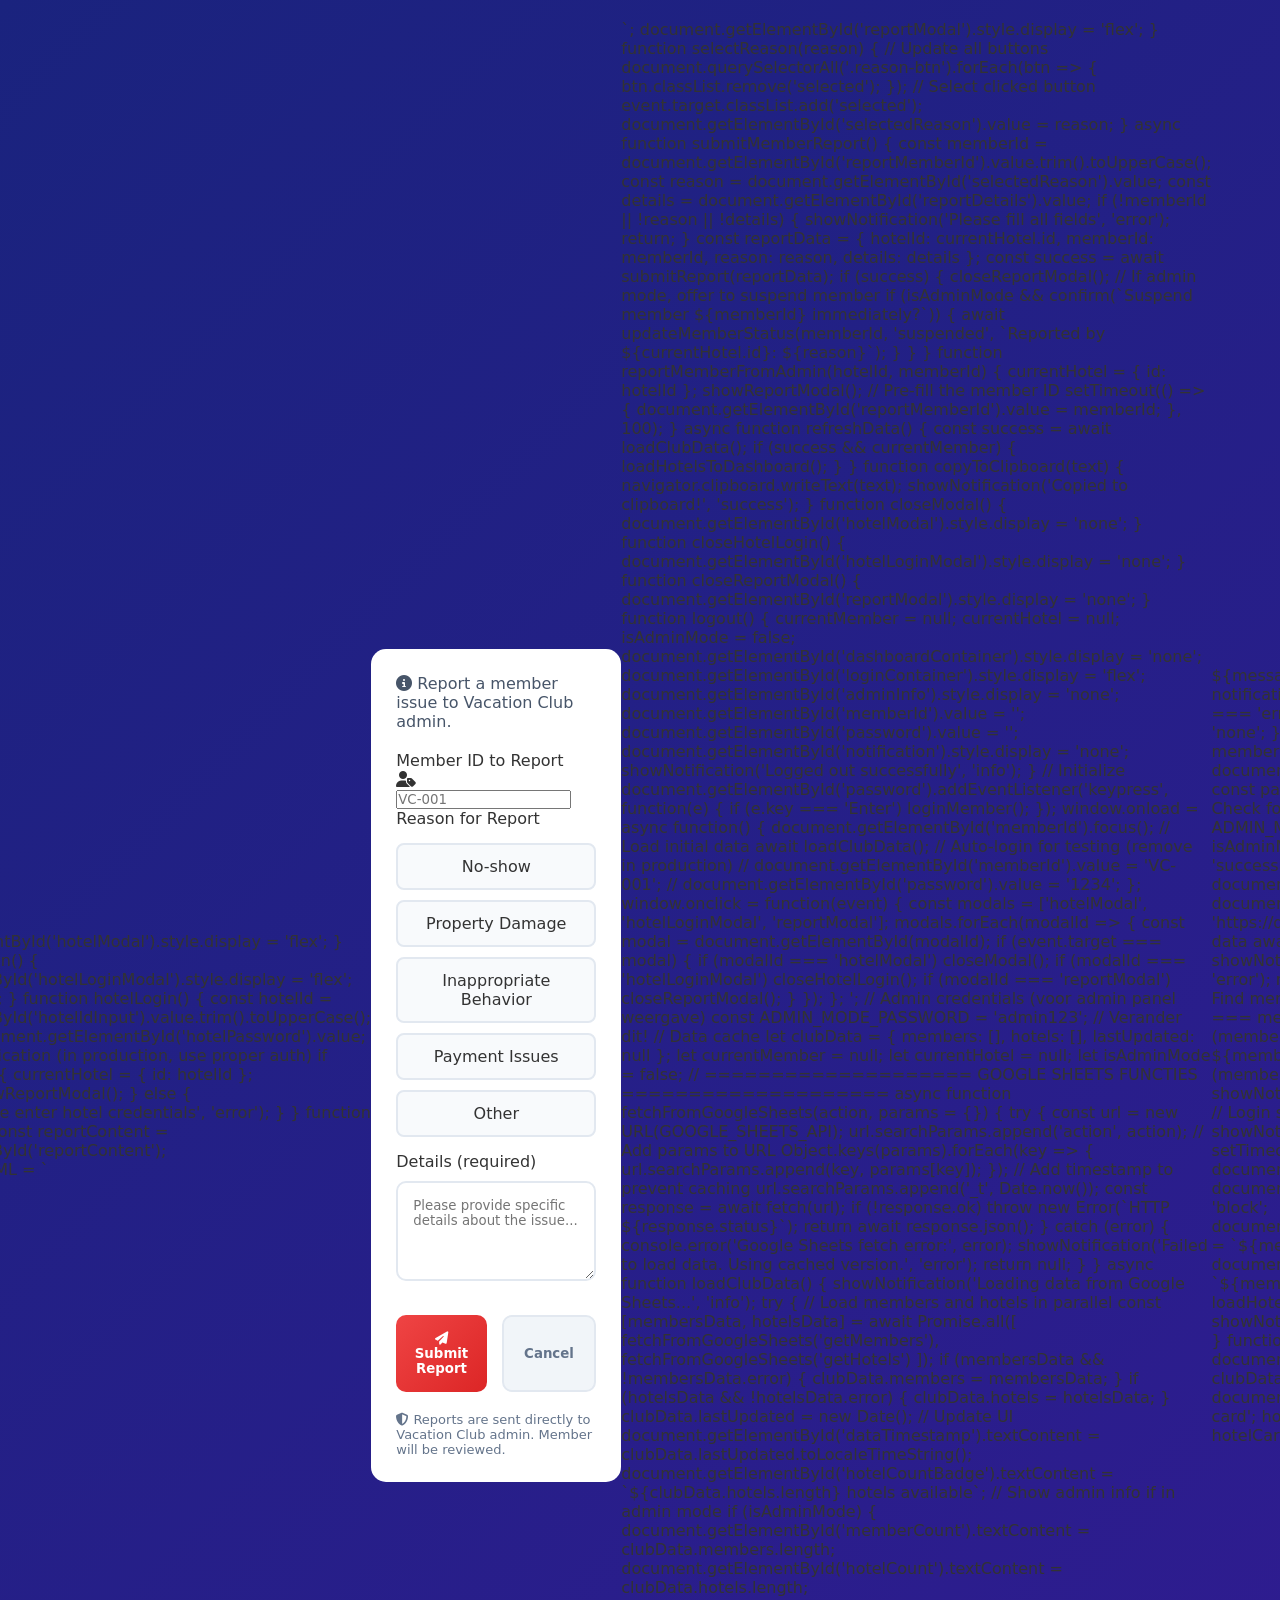
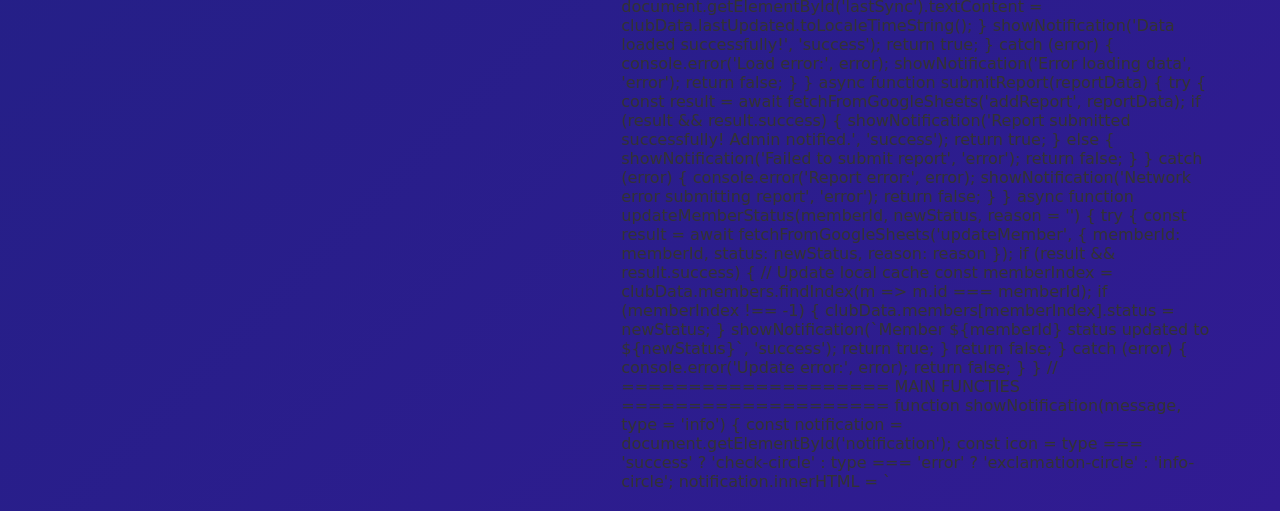
==== commit c4912f82: "Update index.html" ====
--- a/index.html
+++ b/index.html
@@ -6,6 +6,7 @@
     <title>Vacation Club | Member Login</title>
     <link rel="stylesheet" href="https://cdnjs.cloudflare.com/ajax/libs/font-awesome/6.4.0/css/all.min.css">
     <style>
+        /* [Behoud al je bestaande CSS - hetzelfde als voorheen] */
         * {
             margin: 0;
             padding: 0;
@@ -23,693 +24,75 @@
             color: #333;
         }
 
-        .container {
-            display: flex;
+        /* ... [ALLE BESTAANDE CSS BEHOUDEN] ... */
+        
+        /* Report Modal Styles */
+        .report-form {
+            background: white;
+            padding: 25px;
+            border-radius: 15px;
+            margin-top: 20px;
+        }
+        
+        .report-form textarea {
             width: 100%;
-            max-width: 1200px;
-            min-height: 700px;
+            min-height: 100px;
+            padding: 15px;
+            border: 2px solid #e2e8f0;
+            border-radius: 10px;
+            margin: 10px 0;
+            font-family: inherit;
+            resize: vertical;
+        }
+        
+        .report-reasons {
+            display: grid;
+            grid-template-columns: repeat(auto-fit, minmax(200px, 1fr));
+            gap: 10px;
+            margin: 15px 0;
+        }
+        
+        .reason-btn {
+            padding: 12px;
+            border: 2px solid #e2e8f0;
+            background: #f8fafc;
+            border-radius: 8px;
+            cursor: pointer;
+            text-align: center;
+            transition: all 0.3s;
+        }
+        
+        .reason-btn:hover {
+            border-color: #4f46e5;
+            background: #eef2ff;
+        }
+        
+        .reason-btn.selected {
+            background: #4f46e5;
+            color: white;
+            border-color: #4f46e5;
+        }
+        
+        .admin-info {
+            position: fixed;
+            bottom: 20px;
+            right: 20px;
             background: white;
-            border-radius: 24px;
-            overflow: hidden;
-            box-shadow: 0 25px 50px -12px rgba(0, 0, 0, 0.5);
-        }
-
-        /* Left Panel - Hero */
-        .hero-panel {
-            flex: 1;
-            background: linear-gradient(rgba(26, 35, 126, 0.9), rgba(49, 27, 146, 0.9)), url('https://images.unsplash.com/photo-1566073771259-6a8506099945?ixlib=rb-4.0.3&auto=format&fit=crop&w=800&q=80');
-            background-size: cover;
-            background-position: center;
-            color: white;
-            padding: 50px 40px;
-            display: flex;
-            flex-direction: column;
-            justify-content: space-between;
-        }
-
-        .logo {
-            display: flex;
-            align-items: center;
-            gap: 15px;
-            margin-bottom: 40px;
-        }
-
-        .logo-icon {
-            background: rgba(255, 255, 255, 0.1);
-            width: 60px;
-            height: 60px;
-            border-radius: 16px;
-            display: flex;
-            align-items: center;
-            justify-content: center;
-            backdrop-filter: blur(10px);
-            border: 1px solid rgba(255, 255, 255, 0.2);
-        }
-
-        .logo-icon i {
-            font-size: 28px;
-            color: #fff;
-        }
-
-        .logo-text h1 {
-            font-size: 28px;
-            font-weight: 700;
-            margin-bottom: 5px;
-            color: white;
-        }
-
-        .logo-text p {
+            padding: 15px;
+            border-radius: 12px;
+            box-shadow: 0 5px 20px rgba(0,0,0,0.1);
             font-size: 14px;
-            opacity: 0.9;
-        }
-
-        .hero-content {
-            margin-top: auto;
-        }
-
-        .hero-content h2 {
-            font-size: 42px;
-            font-weight: 800;
-            line-height: 1.2;
-            margin-bottom: 20px;
-            color: white;
-        }
-
-        .hero-content p {
-            font-size: 18px;
-            line-height: 1.6;
-            opacity: 0.95;
-            margin-bottom: 30px;
-        }
-
-        .features {
-            display: grid;
-            grid-template-columns: 1fr 1fr;
-            gap: 20px;
-            margin-top: 40px;
-        }
-
-        .feature-item {
-            display: flex;
-            align-items: center;
-            gap: 12px;
-            font-size: 15px;
-        }
-
-        .feature-icon {
-            width: 36px;
-            height: 36px;
-            background: rgba(255, 255, 255, 0.15);
-            border-radius: 10px;
-            display: flex;
-            align-items: center;
-            justify-content: center;
-        }
-
-        .feature-icon i {
-            font-size: 16px;
-            color: white;
-        }
-
-        /* Right Panel - Login */
-        .login-panel {
-            flex: 1;
-            padding: 60px 50px;
-            display: flex;
-            flex-direction: column;
-            justify-content: center;
-            background: #f8fafc;
-        }
-
-        .login-header {
-            margin-bottom: 40px;
-        }
-
-        .login-header h2 {
-            font-size: 32px;
-            font-weight: 700;
-            color: #1e293b;
-            margin-bottom: 10px;
-        }
-
-        .login-header p {
-            color: #64748b;
-            font-size: 16px;
-        }
-
-        .login-form {
-            width: 100%;
-            max-width: 400px;
-        }
-
-        .form-group {
-            margin-bottom: 24px;
-        }
-
-        .form-label {
-            display: block;
-            font-size: 14px;
-            font-weight: 600;
-            color: #475569;
-            margin-bottom: 8px;
-        }
-
-        .input-with-icon {
-            position: relative;
-        }
-
-        .input-with-icon i {
-            position: absolute;
-            left: 16px;
-            top: 50%;
-            transform: translateY(-50%);
-            color: #94a3b8;
-            font-size: 18px;
-        }
-
-        .form-input {
-            width: 100%;
-            padding: 16px 16px 16px 48px;
-            font-size: 16px;
-            border: 2px solid #e2e8f0;
-            border-radius: 12px;
-            background: white;
-            color: #1e293b;
-            transition: all 0.3s ease;
-        }
-
-        .form-input:focus {
-            outline: none;
-            border-color: #4f46e5;
-            box-shadow: 0 0 0 3px rgba(79, 70, 229, 0.1);
-        }
-
-        .form-input::placeholder {
-            color: #94a3b8;
-        }
-
-        .signin-btn {
-            width: 100%;
-            padding: 18px;
-            background: linear-gradient(135deg, #4f46e5 0%, #7c3aed 100%);
-            color: white;
-            border: none;
-            border-radius: 12px;
-            font-size: 16px;
-            font-weight: 600;
-            cursor: pointer;
-            transition: all 0.3s ease;
-            display: flex;
-            align-items: center;
-            justify-content: center;
-            gap: 10px;
-            margin-top: 10px;
-        }
-
-        .signin-btn:hover {
-            transform: translateY(-2px);
-            box-shadow: 0 10px 25px rgba(79, 70, 229, 0.3);
-        }
-
-        .signin-btn:active {
-            transform: translateY(0);
-        }
-
-        .signin-btn i {
-            font-size: 18px;
-        }
-
-        .demo-info {
-            background: #f1f5f9;
-            border-radius: 12px;
-            padding: 20px;
-            margin-top: 30px;
-            border-left: 4px solid #4f46e5;
-        }
-
-        .demo-info h4 {
-            color: #1e293b;
-            margin-bottom: 10px;
-            font-size: 16px;
-            display: flex;
-            align-items: center;
-            gap: 8px;
-        }
-
-        .demo-info p {
-            color: #475569;
-            font-size: 14px;
-            line-height: 1.5;
-        }
-
-        .demo-credentials {
-            background: white;
-            border-radius: 8px;
-            padding: 15px;
-            margin-top: 15px;
-            border: 1px dashed #cbd5e1;
-        }
-
-        .credential-item {
-            display: flex;
-            justify-content: space-between;
-            padding: 8px 0;
-            border-bottom: 1px solid #f1f5f9;
-        }
-
-        .credential-item:last-child {
-            border-bottom: none;
-        }
-
-        .member-id {
-            font-weight: 600;
-            color: #1e293b;
-            font-family: 'Monaco', 'Courier New', monospace;
-        }
-
-        .password {
-            color: #475569;
-            font-family: 'Monaco', 'Courier New', monospace;
-        }
-
-        .footer-links {
-            margin-top: 40px;
-            text-align: center;
-            color: #64748b;
-            font-size: 14px;
-        }
-
-        .footer-links a {
+            z-index: 1000;
+        }
+        
+        .admin-info a {
             color: #4f46e5;
             text-decoration: none;
             font-weight: 500;
         }
-
-        .footer-links a:hover {
+        
+        .admin-info a:hover {
             text-decoration: underline;
-        }
-
-        .notification {
-            padding: 15px;
-            border-radius: 12px;
-            margin-bottom: 20px;
-            display: none;
-            animation: slideIn 0.3s ease;
-        }
-
-        @keyframes slideIn {
-            from {
-                opacity: 0;
-                transform: translateY(-10px);
-            }
-            to {
-                opacity: 1;
-                transform: translateY(0);
-            }
-        }
-
-        .notification.success {
-            background: #d1fae5;
-            color: #065f46;
-            border: 1px solid #a7f3d0;
-        }
-
-        .notification.error {
-            background: #fee2e2;
-            color: #991b1b;
-            border: 1px solid #fecaca;
-        }
-
-        .notification.info {
-            background: #dbeafe;
-            color: #1e40af;
-            border: 1px solid #bfdbfe;
-        }
-
-        /* Dashboard Styles */
-        .dashboard-container {
-            width: 100%;
-            max-width: 1400px;
-            background: white;
-            border-radius: 24px;
-            overflow: hidden;
-            box-shadow: 0 25px 50px -12px rgba(0, 0, 0, 0.5);
-            display: none;
-        }
-
-        .dashboard-header {
-            background: linear-gradient(135deg, #1a237e 0%, #311b92 100%);
-            color: white;
-            padding: 25px 40px;
-            display: flex;
-            justify-content: space-between;
-            align-items: center;
-        }
-
-        .member-info {
-            display: flex;
-            align-items: center;
-            gap: 15px;
-        }
-
-        .member-avatar {
-            width: 50px;
-            height: 50px;
-            background: rgba(255, 255, 255, 0.2);
-            border-radius: 50%;
-            display: flex;
-            align-items: center;
-            justify-content: center;
-            font-size: 20px;
-        }
-
-        .member-details h3 {
-            font-size: 20px;
-            margin-bottom: 5px;
-        }
-
-        .member-details p {
-            opacity: 0.9;
-            font-size: 14px;
-        }
-
-        .logout-btn {
-            background: rgba(255, 255, 255, 0.1);
-            color: white;
-            border: 1px solid rgba(255, 255, 255, 0.3);
-            padding: 10px 20px;
-            border-radius: 10px;
-            cursor: pointer;
-            display: flex;
-            align-items: center;
-            gap: 8px;
-            transition: all 0.3s ease;
-        }
-
-        .logout-btn:hover {
-            background: rgba(255, 255, 255, 0.2);
-        }
-
-        .dashboard-content {
-            padding: 40px;
-        }
-
-        .section-title {
-            font-size: 28px;
-            color: #1e293b;
-            margin-bottom: 30px;
-            font-weight: 700;
-        }
-
-        .hotels-grid {
-            display: grid;
-            grid-template-columns: repeat(auto-fill, minmax(350px, 1fr));
-            gap: 25px;
-            margin-bottom: 40px;
-        }
-
-        .hotel-card {
-            background: white;
-            border-radius: 16px;
-            overflow: hidden;
-            box-shadow: 0 4px 20px rgba(0, 0, 0, 0.08);
-            border: 1px solid #e2e8f0;
-            transition: all 0.3s ease;
-            cursor: pointer;
-        }
-
-        .hotel-card:hover {
-            transform: translateY(-5px);
-            box-shadow: 0 10px 30px rgba(0, 0, 0, 0.15);
-            border-color: #c7d2fe;
-        }
-
-        .hotel-image {
-            height: 200px;
-            background: linear-gradient(rgba(0,0,0,0.3), rgba(0,0,0,0.3)), var(--hotel-bg);
-            background-size: cover;
-            background-position: center;
-            position: relative;
-        }
-
-        .hotel-badge {
-            position: absolute;
-            top: 15px;
-            right: 15px;
-            background: #4f46e5;
-            color: white;
-            padding: 6px 12px;
-            border-radius: 20px;
-            font-size: 12px;
-            font-weight: 600;
-        }
-
-        .hotel-content {
-            padding: 25px;
-        }
-
-        .hotel-name {
-            font-size: 22px;
-            font-weight: 700;
-            color: #1e293b;
-            margin-bottom: 8px;
-        }
-
-        .hotel-location {
-            color: #64748b;
-            margin-bottom: 15px;
-            display: flex;
-            align-items: center;
-            gap: 8px;
-        }
-
-        .hotel-location i {
-            color: #4f46e5;
-        }
-
-        .hotel-description {
-            color: #475569;
-            line-height: 1.6;
-            margin-bottom: 20px;
-            font-size: 15px;
-        }
-
-        .promo-section {
-            background: #f8fafc;
-            border-radius: 12px;
-            padding: 20px;
-            margin-top: 15px;
-        }
-
-        .promo-title {
-            color: #4f46e5;
-            font-weight: 600;
-            margin-bottom: 10px;
-            display: flex;
-            align-items: center;
-            gap: 8px;
-        }
-
-        .promo-details {
-            color: #475569;
-            font-size: 14px;
-            line-height: 1.5;
-        }
-
-        .booking-btn {
-            width: 100%;
-            margin-top: 20px;
-            padding: 14px;
-            background: linear-gradient(135deg, #4f46e5 0%, #7c3aed 100%);
-            color: white;
-            border: none;
-            border-radius: 10px;
-            font-weight: 600;
-            cursor: pointer;
-            transition: all 0.3s ease;
-            display: flex;
-            align-items: center;
-            justify-content: center;
-            gap: 10px;
-        }
-
-        .booking-btn:hover {
-            transform: translateY(-2px);
-            box-shadow: 0 8px 20px rgba(79, 70, 229, 0.3);
-        }
-
-        /* Modal */
-        .modal {
-            display: none;
-            position: fixed;
-            top: 0;
-            left: 0;
-            width: 100%;
-            height: 100%;
-            background: rgba(0, 0, 0, 0.7);
-            z-index: 1000;
-            justify-content: center;
-            align-items: center;
-            padding: 20px;
-        }
-
-        .modal-content {
-            background: white;
-            border-radius: 20px;
-            max-width: 500px;
-            width: 100%;
-            max-height: 90vh;
-            overflow-y: auto;
-            animation: modalSlide 0.4s ease;
-        }
-
-        @keyframes modalSlide {
-            from {
-                opacity: 0;
-                transform: translateY(-30px);
-            }
-            to {
-                opacity: 1;
-                transform: translateY(0);
-            }
-        }
-
-        .modal-header {
-            background: linear-gradient(135deg, #1a237e 0%, #311b92 100%);
-            color: white;
-            padding: 25px;
-            border-radius: 20px 20px 0 0;
-            display: flex;
-            justify-content: space-between;
-            align-items: center;
-        }
-
-        .modal-header h3 {
-            font-size: 24px;
-            font-weight: 700;
-        }
-
-        .close-modal {
-            background: rgba(255, 255, 255, 0.2);
-            border: none;
-            color: white;
-            width: 36px;
-            height: 36px;
-            border-radius: 50%;
-            cursor: pointer;
-            display: flex;
-            align-items: center;
-            justify-content: center;
-            font-size: 20px;
-        }
-
-        .modal-body {
-            padding: 30px;
-        }
-
-        .qr-container {
-            text-align: center;
-            margin: 20px 0;
-        }
-
-        .qr-code {
-            width: 200px;
-            height: 200px;
-            margin: 0 auto 20px;
-            background: #f8fafc;
-            border-radius: 12px;
-            padding: 20px;
-            display: flex;
-            align-items: center;
-            justify-content: center;
-            font-family: monospace;
-            font-size: 24px;
-            font-weight: bold;
-            color: #4f46e5;
-            letter-spacing: 2px;
-            border: 2px dashed #cbd5e1;
-        }
-
-        .instructions {
-            background: #f1f5f9;
-            border-radius: 12px;
-            padding: 20px;
-            margin-top: 20px;
-        }
-
-        .instruction-step {
-            display: flex;
-            gap: 15px;
-            margin-bottom: 15px;
-            padding-bottom: 15px;
-            border-bottom: 1px solid #e2e8f0;
-        }
-
-        .instruction-step:last-child {
-            border-bottom: none;
-            margin-bottom: 0;
-            padding-bottom: 0;
-        }
-
-        .step-number {
-            background: #4f46e5;
-            color: white;
-            width: 30px;
-            height: 30px;
-            border-radius: 50%;
-            display: flex;
-            align-items: center;
-            justify-content: center;
-            font-weight: bold;
-            flex-shrink: 0;
-        }
-
-        /* Responsive */
-        @media (max-width: 1024px) {
-            .container {
-                flex-direction: column;
-                max-width: 600px;
-            }
-            
-            .hero-panel, .login-panel {
-                padding: 40px 30px;
-            }
-            
-            .hero-content h2 {
-                font-size: 32px;
-            }
-            
-            .hotels-grid {
-                grid-template-columns: 1fr;
-            }
-        }
-
-        @media (max-width: 640px) {
-            body {
-                padding: 10px;
-            }
-            
-            .container {
-                border-radius: 16px;
-            }
-            
-            .hero-panel, .login-panel {
-                padding: 30px 20px;
-            }
-            
-            .features {
-                grid-template-columns: 1fr;
-            }
-            
-            .dashboard-header {
-                flex-direction: column;
-                gap: 20px;
-                text-align: center;
-            }
-            
-            .member-info {
-                flex-direction: column;
-            }
         }
     </style>
 </head>
@@ -749,15 +132,23 @@
                         <div class="feature-icon">
                             <i class="fas fa-shield-alt"></i>
                         </div>
-                        <span>Secure Access</span>
+                        <span>Real-time Updates</span>
                     </div>
                     <div class="feature-item">
                         <div class="feature-icon">
                             <i class="fas fa-headset"></i>
                         </div>
-                        <span>24/7 Support</span>
-                    </div>
-                </div>
+                        <span>Hotel Support</span>
+                    </div>
+                </div>
+            </div>
+            
+            <!-- Admin Info (alleen voor jou zichtbaar) -->
+            <div class="admin-info" style="display: none;" id="adminInfo">
+                <p><strong>🔧 Admin Mode</strong></p>
+                <p>Sheet: <a href="#" id="sheetLink" target="_blank">Open Google Sheet</a></p>
+                <p>Members: <span id="memberCount">0</span> • Hotels: <span id="hotelCount">0</span></p>
+                <p><small>Last sync: <span id="lastSync">--:--</span></small></p>
             </div>
         </div>
 
@@ -794,34 +185,30 @@
                 </button>
 
                 <div class="demo-info">
-                    <h4><i class="fas fa-info-circle"></i> Demo Login</h4>
-                    <p>Use one of these credentials to test the system:</p>
+                    <h4><i class="fas fa-info-circle"></i> Real-time Data</h4>
+                    <p>All data loaded from Google Sheets. Updates instantly.</p>
                     
                     <div class="demo-credentials">
                         <div class="credential-item">
-                            <span class="member-id">VC-001</span>
-                            <span class="password">1234</span>
+                            <span>Data Source:</span>
+                            <span class="password">Google Sheets API</span>
                         </div>
                         <div class="credential-item">
-                            <span class="member-id">VC-002</span>
-                            <span class="password">2345</span>
-                        </div>
-                        <div class="credential-item">
-                            <span class="member-id">VC-003</span>
-                            <span class="password">3456</span>
+                            <span>Last Updated:</span>
+                            <span class="password" id="dataTimestamp">Loading...</span>
                         </div>
                     </div>
                 </div>
             </div>
 
             <div class="footer-links">
-                <p>Need help? <a href="mailto:support@vacationclub.com">Contact Support</a></p>
+                <p>Hotel Partner? <a href="#" onclick="showHotelLogin()">Report Issue</a></p>
                 <p style="margin-top: 10px;">© 2024 Vacation Club. All rights reserved.</p>
             </div>
         </div>
     </div>
 
-    <!-- Dashboard Container (Hidden by default) -->
+    <!-- Dashboard Container -->
     <div class="dashboard-container" id="dashboardContainer">
         <div class="dashboard-header">
             <div class="member-info">
@@ -829,22 +216,33 @@
                     <i class="fas fa-user"></i>
                 </div>
                 <div class="member-details">
-                    <h3 id="dashboardMemberName">John Smith</h3>
-                    <p id="dashboardMemberId">VC-001 • Active Member</p>
-                </div>
-            </div>
-            <button class="logout-btn" onclick="logout()">
-                <i class="fas fa-sign-out-alt"></i>
-                Logout
-            </button>
+                    <h3 id="dashboardMemberName">Loading...</h3>
+                    <p id="dashboardMemberId">• • •</p>
+                </div>
+            </div>
+            <div style="display: flex; gap: 10px;">
+                <button class="logout-btn" onclick="refreshData()" style="background: rgba(255,255,255,0.05);">
+                    <i class="fas fa-sync-alt"></i>
+                    Refresh
+                </button>
+                <button class="logout-btn" onclick="logout()">
+                    <i class="fas fa-sign-out-alt"></i>
+                    Logout
+                </button>
+            </div>
         </div>
 
         <div class="dashboard-content">
-            <h2 class="section-title">Partner Hotels & Resorts</h2>
-            <p style="color: #64748b; margin-bottom: 30px;">Click on any hotel to view exclusive promotions and booking instructions.</p>
+            <div style="display: flex; justify-content: space-between; align-items: center; margin-bottom: 30px;">
+                <h2 class="section-title">Partner Hotels & Resorts</h2>
+                <div style="color: #64748b; font-size: 14px;">
+                    <i class="fas fa-database"></i> 
+                    <span id="hotelCountBadge">Loading hotels...</span>
+                </div>
+            </div>
             
             <div class="hotels-grid" id="hotelsGrid">
-                <!-- Hotels will be loaded here dynamically -->
+                <!-- Hotels loaded from Google Sheets -->
             </div>
         </div>
     </div>
@@ -858,239 +256,946 @@
             </div>
             <div class="modal-body">
                 <div id="modalContent">
-                    <!-- Content will be loaded here -->
+                    <!-- Content loaded dynamically -->
                 </div>
             </div>
         </div>
     </div>
 
+    <!-- Hotel Login Modal (for reporting) -->
+    <div class="modal" id="hotelLoginModal">
+        <div class="modal-content">
+            <div class="modal-header">
+                <h3><i class="fas fa-hotel"></i> Hotel Partner Login</h3>
+                <button class="close-modal" onclick="closeHotelLogin()">&times;</button>
+            </div>
+            <div class="modal-body">
+                <div class="login-form">
+                    <div class="form-group">
+                        <label class="form-label">Hotel ID</label>
+                        <div class="input-with-icon">
+                            <i class="fas fa-hotel"></i>
+                            <input type="text" id="hotelIdInput" class="form-input" placeholder="HOTEL-001">
+                        </div>
+                    </div>
+                    
+                    <div class="form-group">
+                        <label class="form-label">Hotel Password</label>
+                        <div class="input-with-icon">
+                            <i class="fas fa-lock"></i>
+                            <input type="password" id="hotelPassword" class="form-input" placeholder="Hotel access code">
+                        </div>
+                    </div>
+                    
+                    <button class="signin-btn" onclick="hotelLogin()">
+                        <i class="fas fa-sign-in-alt"></i>
+                        Hotel Login
+                    </button>
+                    
+                    <div class="demo-info" style="margin-top: 20px;">
+                        <h4><i class="fas fa-info-circle"></i> Note for Hotel Partners</h4>
+                        <p>Use credentials provided by Vacation Club admin to report member issues.</p>
+                    </div>
+                </div>
+            </div>
+        </div>
+    </div>
+
+    <!-- Report Member Modal -->
+    <div class="modal" id="reportModal">
+        <div class="modal-content">
+            <div class="modal-header">
+                <h3><i class="fas fa-flag"></i> Report Member</h3>
+                <button class="close-modal" onclick="closeReportModal()">&times;</button>
+            </div>
+            <div class="modal-body">
+                <div id="reportContent">
+                    <!-- Report form loaded here -->
+                </div>
+            </div>
+        </div>
+    </div>
+
     <script>
-        // Vacation Club Database
-        const vacationClubDB = {
-            members: [
-                {
-                    id: "VC-001",
-                    firstName: "John",
-                    lastName: "Smith",
-                    password: "1234",
-                    status: "active",
-                    isPaid: true,
-                    joinDate: "2024-01-15",
-                    email: "john@example.com"
-                },
-                {
-                    id: "VC-002",
-                    firstName: "Maria",
-                    lastName: "Garcia",
-                    password: "2345",
-                    status: "active",
-                    isPaid: true,
-                    joinDate: "2024-02-01",
-                    email: "maria@example.com"
-                },
-                {
-                    id: "VC-003",
-                    firstName: "David",
-                    lastName: "Chen",
-                    password: "3456",
-                    status: "active",
-                    isPaid: true,
-                    joinDate: "2024-02-15",
-                    email: "david@example.com"
-                },
-                {
-                    id: "VC-004",
-                    firstName: "Sarah",
-                    lastName: "Johnson",
-                    password: "4567",
-                    status: "inactive",
-                    isPaid: false,
-                    joinDate: "2024-01-20",
-                    email: "sarah@example.com"
-                },
-                {
-                    id: "VC-005",
-                    firstName: "Michael",
-                    lastName: "Brown",
-                    password: "5678",
-                    status: "active",
-                    isPaid: true,
-                    joinDate: "2024-03-01",
-                    email: "michael@example.com"
-                }
-            ],
-            
-            hotels: [
-                {
-                    id: "HOTEL-001",
-                    name: "Sunset Resort & Spa",
-                    location: "Bali, Indonesia",
-                    description: "Luxury beachfront resort with private villas, infinity pools, and world-class spa facilities.",
-                    discount: "40% off villas",
-                    promoCode: "VCSUNSET40",
-                    instructions: "Call +62 361 777 888 and mention Vacation Club code",
-                    contact: "Mr. Wayan - Resort Manager",
-                    phone: "+62 361 777 888",
-                    email: "bookings@sunsetresortbali.com",
-                    image: "https://images.unsplash.com/photo-1519046904884-53103b34b206?ixlib=rb-4.0.3&auto=format&fit=crop&w=800&q=80",
-                    benefits: ["Free upgrade to ocean view", "Complimentary breakfast", "Spa discount", "Late checkout"]
-                },
-                {
-                    id: "HOTEL-002",
-                    name: "Alpine Mountain Lodge",
-                    location: "Swiss Alps, Switzerland",
-                    description: "Ski-in/ski-out luxury lodge with panoramic mountain views and gourmet dining.",
-                    discount: "35% off suites",
-                    promoCode: "VCALPINE35",
-                    instructions: "Email with Vacation Club membership confirmation",
-                    contact: "Ms. Müller - Guest Relations",
-                    phone: "+41 27 967 1234",
-                    email: "reservations@alpinelodge.ch",
-                    image: "https://images.unsplash.com/photo-1520250497591-112f2f40a3f4?ixlib=rb-4.0.3&auto=format&fit=crop&w=800&q=80",
-                    benefits: ["Free ski equipment rental", "Hot chocolate bar access", "Private ski instructor discount", "Fireplace suite upgrade"]
-                },
-                {
-                    id: "HOTEL-003",
-                    name: "Metropolitan Grand Hotel",
-                    location: "New York City, USA",
-                    description: "5-star hotel in Times Square with rooftop bar and premium city views.",
-                    discount: "30% off executive rooms",
-                    promoCode: "VCMETRO30",
-                    instructions: "Book online using promo code or call VIP line",
-                    contact: "Mr. Johnson - VIP Concierge",
-                    phone: "+1 212 555 0199",
-                    email: "vip@metropolitangrand.com",
-                    image: "https://images.unsplash.com/photo-1566073771259-6a8506099945?ixlib=rb-4.0.3&auto=format&fit=crop&w=800&q=80",
-                    benefits: ["Free Broadway show tickets", "Rooftop bar access", "Limosine service discount", "Breakfast included"]
-                },
-                {
-                    id: "HOTEL-004",
-                    name: "Desert Oasis Resort",
-                    location: "Dubai, UAE",
-                    description: "Ultra-luxury desert resort with private pools and butler service.",
-                    discount: "25% off all-inclusive",
-                    promoCode: "VCDESERT25",
-                    instructions: "Contact via WhatsApp for special VC rates",
-                    contact: "Mr. Al-Mansoori - Director",
-                    phone: "+971 4 567 8901",
-                    email: "vclub@desertoasis.ae",
-                    image: "https://images.unsplash.com/photo-1518684079-3c830dcef090?ixlib=rb-4.0.3&auto=format&fit=crop&w=800&q=80",
-                    benefits: ["Private pool villa upgrade", "Camel ride experience", "Desert safari discount", "24/7 butler service"]
-                },
-                {
-                    id: "HOTEL-005",
-                    name: "Island Paradise Resort",
-                    location: "Maldives",
-                    description: "Overwater bungalows with glass floors and direct ocean access.",
-                    discount: "20% off water villas",
-                    promoCode: "VCISLAND20",
-                    instructions: "Book through dedicated VC website portal",
-                    contact: "Ms. Lee - Island Manager",
-                    phone: "+960 662 0001",
-                    email: "paradise@islandresort.mv",
-                    image: "https://images.unsplash.com/photo-1516496636080-14fb876e029d?ixlib=rb-4.0.3&auto=format&fit=crop&w=800&q=80",
-                    benefits: ["Free snorkeling gear", "Sunset cruise", "Spa treatment discount", "Seaplane transfer included"]
-                }
-            ]
+        // ==================== CONFIGURATION ====================
+        // VERVANG DIT MET JE EIGEN GOOGLE SHEETS WEB APP URL
+        const GOOGLE_SHEETS_API = '<!DOCTYPE html>
+<html lang="en">
+<head>
+    <meta charset="UTF-8">
+    <meta name="viewport" content="width=device-width, initial-scale=1.0">
+    <title>Vacation Club | Member Login</title>
+    <link rel="stylesheet" href="https://cdnjs.cloudflare.com/ajax/libs/font-awesome/6.4.0/css/all.min.css">
+    <style>
+        /* [Behoud al je bestaande CSS - hetzelfde als voorheen] */
+        * {
+            margin: 0;
+            padding: 0;
+            box-sizing: border-box;
+            font-family: 'Segoe UI', system-ui, -apple-system, sans-serif;
+        }
+
+        body {
+            background: linear-gradient(135deg, #1a237e 0%, #311b92 100%);
+            min-height: 100vh;
+            display: flex;
+            justify-content: center;
+            align-items: center;
+            padding: 20px;
+            color: #333;
+        }
+
+        /* ... [ALLE BESTAANDE CSS BEHOUDEN] ... */
+        
+        /* Report Modal Styles */
+        .report-form {
+            background: white;
+            padding: 25px;
+            border-radius: 15px;
+            margin-top: 20px;
+        }
+        
+        .report-form textarea {
+            width: 100%;
+            min-height: 100px;
+            padding: 15px;
+            border: 2px solid #e2e8f0;
+            border-radius: 10px;
+            margin: 10px 0;
+            font-family: inherit;
+            resize: vertical;
+        }
+        
+        .report-reasons {
+            display: grid;
+            grid-template-columns: repeat(auto-fit, minmax(200px, 1fr));
+            gap: 10px;
+            margin: 15px 0;
+        }
+        
+        .reason-btn {
+            padding: 12px;
+            border: 2px solid #e2e8f0;
+            background: #f8fafc;
+            border-radius: 8px;
+            cursor: pointer;
+            text-align: center;
+            transition: all 0.3s;
+        }
+        
+        .reason-btn:hover {
+            border-color: #4f46e5;
+            background: #eef2ff;
+        }
+        
+        .reason-btn.selected {
+            background: #4f46e5;
+            color: white;
+            border-color: #4f46e5;
+        }
+        
+        .admin-info {
+            position: fixed;
+            bottom: 20px;
+            right: 20px;
+            background: white;
+            padding: 15px;
+            border-radius: 12px;
+            box-shadow: 0 5px 20px rgba(0,0,0,0.1);
+            font-size: 14px;
+            z-index: 1000;
+        }
+        
+        .admin-info a {
+            color: #4f46e5;
+            text-decoration: none;
+            font-weight: 500;
+        }
+        
+        .admin-info a:hover {
+            text-decoration: underline;
+        }
+    </style>
+</head>
+<body>
+    <!-- Login Container -->
+    <div class="container" id="loginContainer">
+        <!-- Left Panel - Hero -->
+        <div class="hero-panel">
+            <div class="logo">
+                <div class="logo-icon">
+                    <i class="fas fa-umbrella-beach"></i>
+                </div>
+                <div class="logo-text">
+                    <h1>Vacation Club</h1>
+                    <p>Exclusive Travel Experiences</p>
+                </div>
+            </div>
+
+            <div class="hero-content">
+                <h2>Your Passport to Premium Getaways</h2>
+                <p>Access exclusive discounts at luxury hotels and resorts worldwide. Join 300+ members enjoying premium travel benefits.</p>
+                
+                <div class="features">
+                    <div class="feature-item">
+                        <div class="feature-icon">
+                            <i class="fas fa-percent"></i>
+                        </div>
+                        <span>Up to 40% Discount</span>
+                    </div>
+                    <div class="feature-item">
+                        <div class="feature-icon">
+                            <i class="fas fa-hotel"></i>
+                        </div>
+                        <span>30+ Partner Hotels</span>
+                    </div>
+                    <div class="feature-item">
+                        <div class="feature-icon">
+                            <i class="fas fa-shield-alt"></i>
+                        </div>
+                        <span>Real-time Updates</span>
+                    </div>
+                    <div class="feature-item">
+                        <div class="feature-icon">
+                            <i class="fas fa-headset"></i>
+                        </div>
+                        <span>Hotel Support</span>
+                    </div>
+                </div>
+            </div>
+            
+            <!-- Admin Info (alleen voor jou zichtbaar) -->
+            <div class="admin-info" style="display: none;" id="adminInfo">
+                <p><strong>🔧 Admin Mode</strong></p>
+                <p>Sheet: <a href="#" id="sheetLink" target="_blank">Open Google Sheet</a></p>
+                <p>Members: <span id="memberCount">0</span> • Hotels: <span id="hotelCount">0</span></p>
+                <p><small>Last sync: <span id="lastSync">--:--</span></small></p>
+            </div>
+        </div>
+
+        <!-- Right Panel - Login -->
+        <div class="login-panel">
+            <div class="login-header">
+                <h2>Member Login</h2>
+                <p>Enter your credentials to access exclusive benefits</p>
+            </div>
+
+            <!-- Notification Area -->
+            <div id="notification" class="notification"></div>
+
+            <div class="login-form">
+                <div class="form-group">
+                    <label class="form-label" for="memberId">Member ID</label>
+                    <div class="input-with-icon">
+                        <i class="fas fa-user-tag"></i>
+                        <input type="text" id="memberId" class="form-input" placeholder="VC-001" autocomplete="off">
+                    </div>
+                </div>
+
+                <div class="form-group">
+                    <label class="form-label" for="password">Password</label>
+                    <div class="input-with-icon">
+                        <i class="fas fa-lock"></i>
+                        <input type="password" id="password" class="form-input" placeholder="Enter your 4-digit PIN" maxlength="4">
+                    </div>
+                </div>
+
+                <button class="signin-btn" onclick="loginMember()">
+                    <i class="fas fa-sign-in-alt"></i>
+                    Sign In
+                </button>
+
+                <div class="demo-info">
+                    <h4><i class="fas fa-info-circle"></i> Real-time Data</h4>
+                    <p>All data loaded from Google Sheets. Updates instantly.</p>
+                    
+                    <div class="demo-credentials">
+                        <div class="credential-item">
+                            <span>Data Source:</span>
+                            <span class="password">Google Sheets API</span>
+                        </div>
+                        <div class="credential-item">
+                            <span>Last Updated:</span>
+                            <span class="password" id="dataTimestamp">Loading...</span>
+                        </div>
+                    </div>
+                </div>
+            </div>
+
+            <div class="footer-links">
+                <p>Hotel Partner? <a href="#" onclick="showHotelLogin()">Report Issue</a></p>
+                <p style="margin-top: 10px;">© 2024 Vacation Club. All rights reserved.</p>
+            </div>
+        </div>
+    </div>
+
+    <!-- Dashboard Container -->
+    <div class="dashboard-container" id="dashboardContainer">
+        <div class="dashboard-header">
+            <div class="member-info">
+                <div class="member-avatar">
+                    <i class="fas fa-user"></i>
+                </div>
+                <div class="member-details">
+                    <h3 id="dashboardMemberName">Loading...</h3>
+                    <p id="dashboardMemberId">• • •</p>
+                </div>
+            </div>
+            <div style="display: flex; gap: 10px;">
+                <button class="logout-btn" onclick="refreshData()" style="background: rgba(255,255,255,0.05);">
+                    <i class="fas fa-sync-alt"></i>
+                    Refresh
+                </button>
+                <button class="logout-btn" onclick="logout()">
+                    <i class="fas fa-sign-out-alt"></i>
+                    Logout
+                </button>
+            </div>
+        </div>
+
+        <div class="dashboard-content">
+            <div style="display: flex; justify-content: space-between; align-items: center; margin-bottom: 30px;">
+                <h2 class="section-title">Partner Hotels & Resorts</h2>
+                <div style="color: #64748b; font-size: 14px;">
+                    <i class="fas fa-database"></i> 
+                    <span id="hotelCountBadge">Loading hotels...</span>
+                </div>
+            </div>
+            
+            <div class="hotels-grid" id="hotelsGrid">
+                <!-- Hotels loaded from Google Sheets -->
+            </div>
+        </div>
+    </div>
+
+    <!-- Hotel Details Modal -->
+    <div class="modal" id="hotelModal">
+        <div class="modal-content">
+            <div class="modal-header">
+                <h3 id="modalHotelName">Hotel Details</h3>
+                <button class="close-modal" onclick="closeModal()">&times;</button>
+            </div>
+            <div class="modal-body">
+                <div id="modalContent">
+                    <!-- Content loaded dynamically -->
+                </div>
+            </div>
+        </div>
+    </div>
+
+    <!-- Hotel Login Modal (for reporting) -->
+    <div class="modal" id="hotelLoginModal">
+        <div class="modal-content">
+            <div class="modal-header">
+                <h3><i class="fas fa-hotel"></i> Hotel Partner Login</h3>
+                <button class="close-modal" onclick="closeHotelLogin()">&times;</button>
+            </div>
+            <div class="modal-body">
+                <div class="login-form">
+                    <div class="form-group">
+                        <label class="form-label">Hotel ID</label>
+                        <div class="input-with-icon">
+                            <i class="fas fa-hotel"></i>
+                            <input type="text" id="hotelIdInput" class="form-input" placeholder="HOTEL-001">
+                        </div>
+                    </div>
+                    
+                    <div class="form-group">
+                        <label class="form-label">Hotel Password</label>
+                        <div class="input-with-icon">
+                            <i class="fas fa-lock"></i>
+                            <input type="password" id="hotelPassword" class="form-input" placeholder="Hotel access code">
+                        </div>
+                    </div>
+                    
+                    <button class="signin-btn" onclick="hotelLogin()">
+                        <i class="fas fa-sign-in-alt"></i>
+                        Hotel Login
+                    </button>
+                    
+                    <div class="demo-info" style="margin-top: 20px;">
+                        <h4><i class="fas fa-info-circle"></i> Note for Hotel Partners</h4>
+                        <p>Use credentials provided by Vacation Club admin to report member issues.</p>
+                    </div>
+                </div>
+            </div>
+        </div>
+    </div>
+
+    <!-- Report Member Modal -->
+    <div class="modal" id="reportModal">
+        <div class="modal-content">
+            <div class="modal-header">
+                <h3><i class="fas fa-flag"></i> Report Member</h3>
+                <button class="close-modal" onclick="closeReportModal()">&times;</button>
+            </div>
+            <div class="modal-body">
+                <div id="reportContent">
+                    <!-- Report form loaded here -->
+                </div>
+            </div>
+        </div>
+    </div>
+
+    <script>
+        // ==================== CONFIGURATION ====================
+        // VERVANG DIT MET JE EIGEN GOOGLE SHEETS WEB APP URL
+        const GOOGLE_SHEETS_API = '<!DOCTYPE html>
+<html lang="en">
+<head>
+    <meta charset="UTF-8">
+    <meta name="viewport" content="width=device-width, initial-scale=1.0">
+    <title>Vacation Club | Member Login</title>
+    <link rel="stylesheet" href="https://cdnjs.cloudflare.com/ajax/libs/font-awesome/6.4.0/css/all.min.css">
+    <style>
+        /* [Behoud al je bestaande CSS - hetzelfde als voorheen] */
+        * {
+            margin: 0;
+            padding: 0;
+            box-sizing: border-box;
+            font-family: 'Segoe UI', system-ui, -apple-system, sans-serif;
+        }
+
+        body {
+            background: linear-gradient(135deg, #1a237e 0%, #311b92 100%);
+            min-height: 100vh;
+            display: flex;
+            justify-content: center;
+            align-items: center;
+            padding: 20px;
+            color: #333;
+        }
+
+        /* ... [ALLE BESTAANDE CSS BEHOUDEN] ... */
+        
+        /* Report Modal Styles */
+        .report-form {
+            background: white;
+            padding: 25px;
+            border-radius: 15px;
+            margin-top: 20px;
+        }
+        
+        .report-form textarea {
+            width: 100%;
+            min-height: 100px;
+            padding: 15px;
+            border: 2px solid #e2e8f0;
+            border-radius: 10px;
+            margin: 10px 0;
+            font-family: inherit;
+            resize: vertical;
+        }
+        
+        .report-reasons {
+            display: grid;
+            grid-template-columns: repeat(auto-fit, minmax(200px, 1fr));
+            gap: 10px;
+            margin: 15px 0;
+        }
+        
+        .reason-btn {
+            padding: 12px;
+            border: 2px solid #e2e8f0;
+            background: #f8fafc;
+            border-radius: 8px;
+            cursor: pointer;
+            text-align: center;
+            transition: all 0.3s;
+        }
+        
+        .reason-btn:hover {
+            border-color: #4f46e5;
+            background: #eef2ff;
+        }
+        
+        .reason-btn.selected {
+            background: #4f46e5;
+            color: white;
+            border-color: #4f46e5;
+        }
+        
+        .admin-info {
+            position: fixed;
+            bottom: 20px;
+            right: 20px;
+            background: white;
+            padding: 15px;
+            border-radius: 12px;
+            box-shadow: 0 5px 20px rgba(0,0,0,0.1);
+            font-size: 14px;
+            z-index: 1000;
+        }
+        
+        .admin-info a {
+            color: #4f46e5;
+            text-decoration: none;
+            font-weight: 500;
+        }
+        
+        .admin-info a:hover {
+            text-decoration: underline;
+        }
+    </style>
+</head>
+<body>
+    <!-- Login Container -->
+    <div class="container" id="loginContainer">
+        <!-- Left Panel - Hero -->
+        <div class="hero-panel">
+            <div class="logo">
+                <div class="logo-icon">
+                    <i class="fas fa-umbrella-beach"></i>
+                </div>
+                <div class="logo-text">
+                    <h1>Vacation Club</h1>
+                    <p>Exclusive Travel Experiences</p>
+                </div>
+            </div>
+
+            <div class="hero-content">
+                <h2>Your Passport to Premium Getaways</h2>
+                <p>Access exclusive discounts at luxury hotels and resorts worldwide. Join 300+ members enjoying premium travel benefits.</p>
+                
+                <div class="features">
+                    <div class="feature-item">
+                        <div class="feature-icon">
+                            <i class="fas fa-percent"></i>
+                        </div>
+                        <span>Up to 40% Discount</span>
+                    </div>
+                    <div class="feature-item">
+                        <div class="feature-icon">
+                            <i class="fas fa-hotel"></i>
+                        </div>
+                        <span>30+ Partner Hotels</span>
+                    </div>
+                    <div class="feature-item">
+                        <div class="feature-icon">
+                            <i class="fas fa-shield-alt"></i>
+                        </div>
+                        <span>Real-time Updates</span>
+                    </div>
+                    <div class="feature-item">
+                        <div class="feature-icon">
+                            <i class="fas fa-headset"></i>
+                        </div>
+                        <span>Hotel Support</span>
+                    </div>
+                </div>
+            </div>
+            
+            <!-- Admin Info (alleen voor jou zichtbaar) -->
+            <div class="admin-info" style="display: none;" id="adminInfo">
+                <p><strong>🔧 Admin Mode</strong></p>
+                <p>Sheet: <a href="#" id="sheetLink" target="_blank">Open Google Sheet</a></p>
+                <p>Members: <span id="memberCount">0</span> • Hotels: <span id="hotelCount">0</span></p>
+                <p><small>Last sync: <span id="lastSync">--:--</span></small></p>
+            </div>
+        </div>
+
+        <!-- Right Panel - Login -->
+        <div class="login-panel">
+            <div class="login-header">
+                <h2>Member Login</h2>
+                <p>Enter your credentials to access exclusive benefits</p>
+            </div>
+
+            <!-- Notification Area -->
+            <div id="notification" class="notification"></div>
+
+            <div class="login-form">
+                <div class="form-group">
+                    <label class="form-label" for="memberId">Member ID</label>
+                    <div class="input-with-icon">
+                        <i class="fas fa-user-tag"></i>
+                        <input type="text" id="memberId" class="form-input" placeholder="VC-001" autocomplete="off">
+                    </div>
+                </div>
+
+                <div class="form-group">
+                    <label class="form-label" for="password">Password</label>
+                    <div class="input-with-icon">
+                        <i class="fas fa-lock"></i>
+                        <input type="password" id="password" class="form-input" placeholder="Enter your 4-digit PIN" maxlength="4">
+                    </div>
+                </div>
+
+                <button class="signin-btn" onclick="loginMember()">
+                    <i class="fas fa-sign-in-alt"></i>
+                    Sign In
+                </button>
+
+                <div class="demo-info">
+                    <h4><i class="fas fa-info-circle"></i> Real-time Data</h4>
+                    <p>All data loaded from Google Sheets. Updates instantly.</p>
+                    
+                    <div class="demo-credentials">
+                        <div class="credential-item">
+                            <span>Data Source:</span>
+                            <span class="password">Google Sheets API</span>
+                        </div>
+                        <div class="credential-item">
+                            <span>Last Updated:</span>
+                            <span class="password" id="dataTimestamp">Loading...</span>
+                        </div>
+                    </div>
+                </div>
+            </div>
+
+            <div class="footer-links">
+                <p>Hotel Partner? <a href="#" onclick="showHotelLogin()">Report Issue</a></p>
+                <p style="margin-top: 10px;">© 2024 Vacation Club. All rights reserved.</p>
+            </div>
+        </div>
+    </div>
+
+    <!-- Dashboard Container -->
+    <div class="dashboard-container" id="dashboardContainer">
+        <div class="dashboard-header">
+            <div class="member-info">
+                <div class="member-avatar">
+                    <i class="fas fa-user"></i>
+                </div>
+                <div class="member-details">
+                    <h3 id="dashboardMemberName">Loading...</h3>
+                    <p id="dashboardMemberId">• • •</p>
+                </div>
+            </div>
+            <div style="display: flex; gap: 10px;">
+                <button class="logout-btn" onclick="refreshData()" style="background: rgba(255,255,255,0.05);">
+                    <i class="fas fa-sync-alt"></i>
+                    Refresh
+                </button>
+                <button class="logout-btn" onclick="logout()">
+                    <i class="fas fa-sign-out-alt"></i>
+                    Logout
+                </button>
+            </div>
+        </div>
+
+        <div class="dashboard-content">
+            <div style="display: flex; justify-content: space-between; align-items: center; margin-bottom: 30px;">
+                <h2 class="section-title">Partner Hotels & Resorts</h2>
+                <div style="color: #64748b; font-size: 14px;">
+                    <i class="fas fa-database"></i> 
+                    <span id="hotelCountBadge">Loading hotels...</span>
+                </div>
+            </div>
+            
+            <div class="hotels-grid" id="hotelsGrid">
+                <!-- Hotels loaded from Google Sheets -->
+            </div>
+        </div>
+    </div>
+
+    <!-- Hotel Details Modal -->
+    <div class="modal" id="hotelModal">
+        <div class="modal-content">
+            <div class="modal-header">
+                <h3 id="modalHotelName">Hotel Details</h3>
+                <button class="close-modal" onclick="closeModal()">&times;</button>
+            </div>
+            <div class="modal-body">
+                <div id="modalContent">
+                    <!-- Content loaded dynamically -->
+                </div>
+            </div>
+        </div>
+    </div>
+
+    <!-- Hotel Login Modal (for reporting) -->
+    <div class="modal" id="hotelLoginModal">
+        <div class="modal-content">
+            <div class="modal-header">
+                <h3><i class="fas fa-hotel"></i> Hotel Partner Login</h3>
+                <button class="close-modal" onclick="closeHotelLogin()">&times;</button>
+            </div>
+            <div class="modal-body">
+                <div class="login-form">
+                    <div class="form-group">
+                        <label class="form-label">Hotel ID</label>
+                        <div class="input-with-icon">
+                            <i class="fas fa-hotel"></i>
+                            <input type="text" id="hotelIdInput" class="form-input" placeholder="HOTEL-001">
+                        </div>
+                    </div>
+                    
+                    <div class="form-group">
+                        <label class="form-label">Hotel Password</label>
+                        <div class="input-with-icon">
+                            <i class="fas fa-lock"></i>
+                            <input type="password" id="hotelPassword" class="form-input" placeholder="Hotel access code">
+                        </div>
+                    </div>
+                    
+                    <button class="signin-btn" onclick="hotelLogin()">
+                        <i class="fas fa-sign-in-alt"></i>
+                        Hotel Login
+                    </button>
+                    
+                    <div class="demo-info" style="margin-top: 20px;">
+                        <h4><i class="fas fa-info-circle"></i> Note for Hotel Partners</h4>
+                        <p>Use credentials provided by Vacation Club admin to report member issues.</p>
+                    </div>
+                </div>
+            </div>
+        </div>
+    </div>
+
+    <!-- Report Member Modal -->
+    <div class="modal" id="reportModal">
+        <div class="modal-content">
+            <div class="modal-header">
+                <h3><i class="fas fa-flag"></i> Report Member</h3>
+                <button class="close-modal" onclick="closeReportModal()">&times;</button>
+            </div>
+            <div class="modal-body">
+                <div id="reportContent">
+                    <!-- Report form loaded here -->
+                </div>
+            </div>
+        </div>
+    </div>
+
+    <script>
+        // ==================== CONFIGURATION ====================
+        // VERVANG DIT MET JE EIGEN GOOGLE SHEETS WEB APP URL
+        const GOOGLE_SHEETS_API = 'https://script.google.com/macros/s/AKfycbzPt_5M4qZTvKlYIpPtKp5u2AeEWiu1N5Pq2QUf7a0kuB9BIMwy3_sQ5MDbbq44_qoK/exec';
+        
+        // Admin credentials (voor admin panel weergave)
+        const ADMIN_MODE_PASSWORD = 'admin123'; // Verander dit!
+        
+        // Data cache
+        let clubData = {
+            members: [],
+            hotels: [],
+            lastUpdated: null
         };
-
-        // Current logged in member
+        
         let currentMember = null;
-
-        // Show notification
+        let currentHotel = null;
+        let isAdminMode = false;
+
+        // ==================== GOOGLE SHEETS FUNCTIES ====================
+        
+        async function fetchFromGoogleSheets(action, params = {}) {
+            try {
+                const url = new URL(GOOGLE_SHEETS_API);
+                url.searchParams.append('action', action);
+                
+                // Add params to URL
+                Object.keys(params).forEach(key => {
+                    url.searchParams.append(key, params[key]);
+                });
+                
+                // Add timestamp to prevent caching
+                url.searchParams.append('_t', Date.now());
+                
+                const response = await fetch(url);
+                if (!response.ok) throw new Error(`HTTP ${response.status}`);
+                
+                return await response.json();
+            } catch (error) {
+                console.error('Google Sheets fetch error:', error);
+                showNotification('Failed to load data. Using cached version.', 'error');
+                return null;
+            }
+        }
+        
+        async function loadClubData() {
+            showNotification('Loading data from Google Sheets...', 'info');
+            
+            try {
+                // Load members and hotels in parallel
+                const [membersData, hotelsData] = await Promise.all([
+                    fetchFromGoogleSheets('getMembers'),
+                    fetchFromGoogleSheets('getHotels')
+                ]);
+                
+                if (membersData && !membersData.error) {
+                    clubData.members = membersData;
+                }
+                
+                if (hotelsData && !hotelsData.error) {
+                    clubData.hotels = hotelsData;
+                }
+                
+                clubData.lastUpdated = new Date();
+                
+                // Update UI
+                document.getElementById('dataTimestamp').textContent = 
+                    clubData.lastUpdated.toLocaleTimeString();
+                document.getElementById('hotelCountBadge').textContent = 
+                    `${clubData.hotels.length} hotels available`;
+                
+                // Show admin info if in admin mode
+                if (isAdminMode) {
+                    document.getElementById('memberCount').textContent = clubData.members.length;
+                    document.getElementById('hotelCount').textContent = clubData.hotels.length;
+                    document.getElementById('lastSync').textContent = clubData.lastUpdated.toLocaleTimeString();
+                }
+                
+                showNotification('Data loaded successfully!', 'success');
+                return true;
+                
+            } catch (error) {
+                console.error('Load error:', error);
+                showNotification('Error loading data', 'error');
+                return false;
+            }
+        }
+        
+        async function submitReport(reportData) {
+            try {
+                const result = await fetchFromGoogleSheets('addReport', reportData);
+                if (result && result.success) {
+                    showNotification('Report submitted successfully! Admin notified.', 'success');
+                    return true;
+                } else {
+                    showNotification('Failed to submit report', 'error');
+                    return false;
+                }
+            } catch (error) {
+                console.error('Report error:', error);
+                showNotification('Network error submitting report', 'error');
+                return false;
+            }
+        }
+        
+        async function updateMemberStatus(memberId, newStatus, reason = '') {
+            try {
+                const result = await fetchFromGoogleSheets('updateMember', {
+                    memberId: memberId,
+                    status: newStatus,
+                    reason: reason
+                });
+                
+                if (result && result.success) {
+                    // Update local cache
+                    const memberIndex = clubData.members.findIndex(m => m.id === memberId);
+                    if (memberIndex !== -1) {
+                        clubData.members[memberIndex].status = newStatus;
+                    }
+                    
+                    showNotification(`Member ${memberId} status updated to ${newStatus}`, 'success');
+                    return true;
+                }
+                return false;
+            } catch (error) {
+                console.error('Update error:', error);
+                return false;
+            }
+        }
+
+        // ==================== MAIN FUNCTIES ====================
+        
         function showNotification(message, type = 'info') {
             const notification = document.getElementById('notification');
-            notification.innerHTML = `<i class="fas fa-${type === 'success' ? 'check-circle' : type === 'error' ? 'exclamation-circle' : 'info-circle'}"></i> ${message}`;
+            const icon = type === 'success' ? 'check-circle' : 
+                        type === 'error' ? 'exclamation-circle' : 'info-circle';
+            
+            notification.innerHTML = `<i class="fas fa-${icon}"></i> ${message}`;
             notification.className = `notification ${type}`;
             notification.style.display = 'block';
             
-            // Auto hide after 5 seconds
             if (type === 'success' || type === 'error') {
                 setTimeout(() => {
                     notification.style.display = 'none';
                 }, 5000);
             }
         }
-
-        // Login function
-        function loginMember() {
+        
+        async function loginMember() {
             const memberId = document.getElementById('memberId').value.trim().toUpperCase();
             const password = document.getElementById('password').value;
             
-            // Validation
+            // Check for admin mode
+            if (password === ADMIN_MODE_PASSWORD && memberId === 'ADMIN') {
+                isAdminMode = true;
+                showNotification('Admin mode activated', 'success');
+                
+                // Show admin info
+                document.getElementById('adminInfo').style.display = 'block';
+                document.getElementById('sheetLink').href = 'https://docs.google.com/spreadsheets/d/YOUR_SHEET_ID';
+                
+                // Load data
+                await loadClubData();
+                return;
+            }
+            
             if (!memberId || !password) {
                 showNotification('Please enter both Member ID and Password', 'error');
                 return;
             }
             
+            // Load fresh data first
+            await loadClubData();
+            
             // Find member
-            const member = vacationClubDB.members.find(m => 
+            const member = clubData.members.find(m => 
                 m.id === memberId && m.password === password
             );
             
             if (member) {
                 if (member.status !== 'active') {
-                    showNotification('Your account is inactive. Please contact support.', 'error');
+                    showNotification(`Account is ${member.status}. Contact support.`, 'error');
                     return;
                 }
                 
-                if (!member.isPaid) {
-                    showNotification('Membership payment pending. Please complete payment.', 'error');
+                if (member.isPaid !== true && member.isPaid !== 'TRUE') {
+                    showNotification('Membership payment pending', 'error');
                     return;
                 }
                 
                 // Login successful
                 currentMember = member;
-                showNotification(`Welcome back, ${member.firstName}!`, 'success');
-                
-                // Switch to dashboard after 1 second
+                showNotification(`Welcome, ${member.firstName}!`, 'success');
+                
                 setTimeout(() => {
                     document.getElementById('loginContainer').style.display = 'none';
                     document.getElementById('dashboardContainer').style.display = 'block';
                     
-                    // Update dashboard info
                     document.getElementById('dashboardMemberName').textContent = 
                         `${member.firstName} ${member.lastName}`;
                     document.getElementById('dashboardMemberId').textContent = 
-                        `${member.id} • ${member.isPaid ? 'Premium Member' : 'Standard Member'}`;
-                    
-                    // Load hotels
-                    loadHotels();
+                        `${member.id} • ${member.isPaid ? 'Premium' : 'Standard'}`;
+                    
+                    loadHotelsToDashboard();
                 }, 1000);
                 
             } else {
-                showNotification('Invalid Member ID or Password. Try VC-001 / 1234', 'error');
-            }
-        }
-
-        // Load hotels to dashboard
-        function loadHotels() {
+                showNotification('Invalid credentials. Try: VC-001 / 1234', 'error');
+            }
+        }
+        
+        function loadHotelsToDashboard() {
             const hotelsGrid = document.getElementById('hotelsGrid');
             hotelsGrid.innerHTML = '';
             
-            vacationClubDB.hotels.forEach(hotel => {
+            clubData.hotels.forEach(hotel => {
                 const hotelCard = document.createElement('div');
                 hotelCard.className = 'hotel-card';
                 hotelCard.onclick = () => openHotelModal(hotel.id);
                 
                 hotelCard.innerHTML = `
-                    <div class="hotel-image" style="--hotel-bg: url('${hotel.image}')">
-                        <div class="hotel-badge">${hotel.discount}</div>
+                    <div class="hotel-image" style="background: linear-gradient(rgba(0,0,0,0.3), rgba(0,0,0,0.3)), url('https://images.unsplash.com/photo-1519046904884-53103b34b206?ixlib=rb-4.0.3&auto=format&fit=crop&w=800&q=80')">
+                        <div class="hotel-badge">${hotel.discount || 'Special Offer'}</div>
                     </div>
                     <div class="hotel-content">
                         <h3 class="hotel-name">${hotel.name}</h3>
                         <p class="hotel-location">
                             <i class="fas fa-map-marker-alt"></i> ${hotel.location}
                         </p>
-                        <p class="hotel-description">${hotel.description}</p>
+                        <p class="hotel-description">${hotel.description || 'Luxury accommodations'}</p>
                         
                         <div class="promo-section">
                             <div class="promo-title">
                                 <i class="fas fa-tag"></i> Exclusive Offer
                             </div>
                             <p class="promo-details">
-                                <strong>${hotel.discount}</strong><br>
-                                Promo Code: <code>${hotel.promoCode}</code>
+                                <strong>${hotel.discount || 'Member Discount'}</strong><br>
+                                ${hotel.promoCode ? `Code: <code>${hotel.promoCode}</code>` : 'Contact for details'}
                             </p>
                         </div>
                         
@@ -1103,10 +1208,9 @@
                 hotelsGrid.appendChild(hotelCard);
             });
         }
-
-        // Open hotel modal
+        
         function openHotelModal(hotelId) {
-            const hotel = vacationClubDB.hotels.find(h => h.id === hotelId);
+            const hotel = clubData.hotels.find(h => h.id === hotelId);
             if (!hotel || !currentMember) return;
             
             document.getElementById('modalHotelName').textContent = hotel.name;
@@ -1114,175 +1218,1264 @@
             const modalContent = document.getElementById('modalContent');
             modalContent.innerHTML = `
                 <div style="margin-bottom: 25px;">
-                    <div style="height: 200px; background: linear-gradient(rgba(0,0,0,0.3), rgba(0,0,0,0.3)), url('${hotel.image}'); background-size: cover; background-position: center; border-radius: 12px; margin-bottom: 20px;"></div>
+                    <div style="height: 200px; background: linear-gradient(rgba(0,0,0,0.3), rgba(0,0,0,0.3)), url('https://images.unsplash.com/photo-1519046904884-53103b34b206?ixlib=rb-4.0.3&auto=format&fit=crop&w=800&q=80'); background-size: cover; background-position: center; border-radius: 12px; margin-bottom: 20px;"></div>
                     
                     <h4 style="color: #1e293b; margin-bottom: 10px;">📍 ${hotel.location}</h4>
-                    <p style="color: #475569; line-height: 1.6; margin-bottom: 20px;">${hotel.description}</p>
+                    <p style="color: #475569; line-height: 1.6; margin-bottom: 20px;">${hotel.description || 'Premium luxury accommodations'}</p>
                 </div>
                 
                 <div style="background: linear-gradient(135deg, #4f46e5 0%, #7c3aed 100%); color: white; padding: 20px; border-radius: 12px; margin-bottom: 25px;">
                     <h4 style="margin-bottom: 10px; font-size: 20px;"><i class="fas fa-gift"></i> Your Exclusive Offer</h4>
-                    <p style="font-size: 28px; font-weight: bold; margin-bottom: 5px;">${hotel.discount}</p>
-                    <p style="opacity: 0.9;">Promo Code: <code style="background: rgba(255,255,255,0.2); padding: 5px 10px; border-radius: 6px; font-size: 16px;">${hotel.promoCode}</code></p>
+                    <p style="font-size: 28px; font-weight: bold; margin-bottom: 5px;">${hotel.discount || 'Special Member Rate'}</p>
+                    ${hotel.promoCode ? `<p style="opacity: 0.9;">Promo Code: <code style="background: rgba(255,255,255,0.2); padding: 5px 10px; border-radius: 6px; font-size: 16px;">${hotel.promoCode}</code></p>` : ''}
                 </div>
                 
                 <div style="margin-bottom: 25px;">
-                    <h4 style="color: #1e293b; margin-bottom: 15px;"><i class="fas fa-check-circle"></i> Member Benefits</h4>
-                    <div style="display: grid; grid-template-columns: 1fr 1fr; gap: 10px;">
-                        ${hotel.benefits.map(benefit => `
-                            <div style="background: #f1f5f9; padding: 12px; border-radius: 8px; font-size: 14px;">
-                                <i class="fas fa-check" style="color: #10b981; margin-right: 8px;"></i> ${benefit}
-                            </div>
-                        `).join('')}
-                    </div>
-                </div>
-                
-                <div style="background: #f8fafc; border-radius: 12px; padding: 20px; margin-bottom: 25px;">
-                    <h4 style="color: #1e293b; margin-bottom: 15px;"><i class="fas fa-phone-alt"></i> Booking Instructions</h4>
-                    <p style="color: #475569; margin-bottom: 15px;">${hotel.instructions}</p>
-                    
-                    <div style="display: grid; gap: 15px;">
-                        <div>
-                            <strong style="color: #1e293b; display: block; margin-bottom: 5px;">Contact Person:</strong>
-                            <span style="color: #4f46e5;">${hotel.contact}</span>
-                        </div>
-                        <div>
-                            <strong style="color: #1e293b; display: block; margin-bottom: 5px;">Phone:</strong>
-                            <a href="tel:${hotel.phone}" style="color: #4f46e5; text-decoration: none;">${hotel.phone}</a>
-                        </div>
-                        <div>
-                            <strong style="color: #1e293b; display: block; margin-bottom: 5px;">Email:</strong>
-                            <a href="mailto:${hotel.email}" style="color: #4f46e5; text-decoration: none;">${hotel.email}</a>
-                        </div>
+                    <h4 style="color: #1e293b; margin-bottom: 15px;"><i class="fas fa-phone-alt"></i> Contact & Booking</h4>
+                    <div style="background: #f8fafc; border-radius: 12px; padding: 20px;">
+                        <p style="color: #475569; margin-bottom: 15px;">${hotel.instructions || 'Contact hotel directly for booking'}</p>
+                        
+                        ${hotel.contact ? `<p><strong>Contact:</strong> ${hotel.contact}</p>` : ''}
+                        ${hotel.phone ? `<p><strong>Phone:</strong> <a href="tel:${hotel.phone}" style="color: #4f46e5;">${hotel.phone}</a></p>` : ''}
+                        ${hotel.email ? `<p><strong>Email:</strong> <a href="mailto:${hotel.email}" style="color: #4f46e5;">${hotel.email}</a></p>` : ''}
                     </div>
                 </div>
                 
                 <div class="qr-container">
-                    <h4 style="color: #1e293b; margin-bottom: 15px;"><i class="fas fa-qrcode"></i> Verification QR Code</h4>
+                    <h4 style="color: #1e293b; margin-bottom: 15px;"><i class="fas fa-qrcode"></i> Member Verification</h4>
                     <div class="qr-code">
-                        VC-${currentMember.id}<br>
-                        ${hotel.promoCode}
+                        ${currentMember.id}<br>
+                        ${hotel.promoCode || 'VC-MEMBER'}
                     </div>
                     <p style="color: #64748b; font-size: 14px; margin-bottom: 20px;">
-                        Show this code at check-in for verification
+                        Show this at check-in for verification
                     </p>
                 </div>
                 
-                <div class="instructions">
-                    <h4 style="color: #1e293b; margin-bottom: 15px;"><i class="fas fa-list-ol"></i> How to Book</h4>
-                    
-                    <div class="instruction-step">
-                        <div class="step-number">1</div>
-                        <div>
-                            <strong>Contact the Hotel</strong>
-                            <p style="color: #64748b; margin-top: 5px;">Call or email using the contact information above.</p>
-                        </div>
-                    </div>
-                    
-                    <div class="instruction-step">
-                        <div class="step-number">2</div>
-                        <div>
-                            <strong>Provide Membership Details</strong>
-                            <p style="color: #64748b; margin-top: 5px;">Give them your Member ID: <strong>${currentMember.id}</strong> and promo code.</p>
-                        </div>
-                    </div>
-                    
-                    <div class="instruction-step">
-                        <div class="step-number">3</div>
-                        <div>
-                            <strong>Get Verification</strong>
-                            <p style="color: #64748b; margin-top: 5px;">Hotel staff will verify your membership and apply the discount.</p>
-                        </div>
-                    </div>
-                    
-                    <div class="instruction-step">
-                        <div class="step-number">4</div>
-                        <div>
-                            <strong>Complete Booking</strong>
-                            <p style="color: #64748b; margin-top: 5px;">Proceed with normal booking process using the discounted rate.</p>
-                        </div>
-                    </div>
-                </div>
+                ${isAdminMode ? `
+                <div style="background: #fee2e2; border-radius: 12px; padding: 15px; margin-top: 20px;">
+                    <h4 style="color: #991b1b; margin-bottom: 10px;"><i class="fas fa-tools"></i> Admin Tools</h4>
+                    <button onclick="reportMemberFromAdmin('${hotel.id}', '${currentMember.id}')" style="width: 100%; padding: 12px; background: #ef4444; color: white; border: none; border-radius: 8px;">
+                        <i class="fas fa-flag"></i> Report This Member
+                    </button>
+                </div>
+                ` : ''}
                 
                 <div style="display: flex; gap: 15px; margin-top: 30px;">
-                    <button onclick="bookHotel('${hotel.id}')" style="flex: 1; padding: 16px; background: linear-gradient(135deg, #4f46e5 0%, #7c3aed 100%); color: white; border: none; border-radius: 10px; font-weight: 600; cursor: pointer; display: flex; align-items: center; justify-content: center; gap: 10px;">
+                    ${hotel.phone ? `
+                    <button onclick="window.open('tel:${hotel.phone}', '_blank')" style="flex: 1; padding: 16px; background: linear-gradient(135deg, #4f46e5 0%, #7c3aed 100%); color: white; border: none; border-radius: 10px; font-weight: 600; cursor: pointer; display: flex; align-items: center; justify-content: center; gap: 10px;">
                         <i class="fas fa-phone-alt"></i> Call to Book
                     </button>
-                    <button onclick="copyPromoCode('${hotel.promoCode}')" style="flex: 1; padding: 16px; background: #f1f5f9; color: #4f46e5; border: 2px solid #e2e8f0; border-radius: 10px; font-weight: 600; cursor: pointer; display: flex; align-items: center; justify-content: center; gap: 10px;">
+                    ` : ''}
+                    
+                    ${hotel.promoCode ? `
+                    <button onclick="copyToClipboard('${hotel.promoCode}')" style="flex: 1; padding: 16px; background: #f1f5f9; color: #4f46e5; border: 2px solid #e2e8f0; border-radius: 10px; font-weight: 600; cursor: pointer; display: flex; align-items: center; justify-content: center; gap: 10px;">
                         <i class="fas fa-copy"></i> Copy Promo Code
                     </button>
+                    ` : ''}
                 </div>
             `;
             
             document.getElementById('hotelModal').style.display = 'flex';
         }
-
-        // Book hotel function
-        function bookHotel(hotelId) {
-            const hotel = vacationClubDB.hotels.find(h => h.id === hotelId);
-            if (!hotel) return;
-            
-            // Simulate booking process
-            showNotification(`Opening booking for ${hotel.name}...`, 'info');
-            
-            // In a real app, this would redirect or open phone dialer
+        
+        function showHotelLogin() {
+            document.getElementById('hotelLoginModal').style.display = 'flex';
+            event.preventDefault();
+        }
+        
+        function hotelLogin() {
+            const hotelId = document.getElementById('hotelIdInput').value.trim().toUpperCase();
+            const password = document.getElementById('hotelPassword').value;
+            
+            // Simple hotel authentication (in production, use proper auth)
+            if (hotelId && password) {
+                currentHotel = { id: hotelId };
+                closeHotelLogin();
+                showReportModal();
+            } else {
+                showNotification('Please enter hotel credentials', 'error');
+            }
+        }
+        
+        function showReportModal() {
+            const reportContent = document.getElementById('reportContent');
+            reportContent.innerHTML = `
+                <div class="report-form">
+                    <p style="color: #475569; margin-bottom: 20px;">
+                        <i class="fas fa-info-circle"></i> Report a member issue to Vacation Club admin.
+                    </p>
+                    
+                    <div class="form-group">
+                        <label class="form-label">Member ID to Report</label>
+                        <div class="input-with-icon">
+                            <i class="fas fa-user-tag"></i>
+                            <input type="text" id="reportMemberId" class="form-input" placeholder="VC-001">
+                        </div>
+                    </div>
+                    
+                    <div class="form-group">
+                        <label class="form-label">Reason for Report</label>
+                        <div class="report-reasons">
+                            <div class="reason-btn" onclick="selectReason('no-show')">No-show</div>
+                            <div class="reason-btn" onclick="selectReason('damage')">Property Damage</div>
+                            <div class="reason-btn" onclick="selectReason('behavior')">Inappropriate Behavior</div>
+                            <div class="reason-btn" onclick="selectReason('payment')">Payment Issues</div>
+                            <div class="reason-btn" onclick="selectReason('other')">Other</div>
+                        </div>
+                        <input type="hidden" id="selectedReason" value="">
+                    </div>
+                    
+                    <div class="form-group">
+                        <label class="form-label">Details (required)</label>
+                        <textarea id="reportDetails" placeholder="Please provide specific details about the issue..."></textarea>
+                    </div>
+                    
+                    <div style="display: flex; gap: 15px; margin-top: 20px;">
+                        <button onclick="submitMemberReport()" style="flex: 1; padding: 16px; background: linear-gradient(135deg, #ef4444 0%, #dc2626 100%); color: white; border: none; border-radius: 10px; font-weight: 600; cursor: pointer;">
+                            <i class="fas fa-paper-plane"></i> Submit Report
+                        </button>
+                        <button onclick="closeReportModal()" style="flex: 1; padding: 16px; background: #f1f5f9; color: #64748b; border: 2px solid #e2e8f0; border-radius: 10px; font-weight: 600; cursor: pointer;">
+                            Cancel
+                        </button>
+                    </div>
+                    
+                    <p style="color: #64748b; font-size: 13px; margin-top: 20px;">
+                        <i class="fas fa-shield-alt"></i> Reports are sent directly to Vacation Club admin. Member will be reviewed.
+                    </p>
+                </div>
+            `;
+            
+            document.getElementById('reportModal').style.display = 'flex';
+        }
+        
+        function selectReason(reason) {
+            // Update all buttons
+            document.querySelectorAll('.reason-btn').forEach(btn => {
+                btn.classList.remove('selected');
+            });
+            
+            // Select clicked button
+            event.target.classList.add('selected');
+            document.getElementById('selectedReason').value = reason;
+        }
+        
+        async function submitMemberReport() {
+            const memberId = document.getElementById('reportMemberId').value.trim().toUpperCase();
+            const reason = document.getElementById('selectedReason').value;
+            const details = document.getElementById('reportDetails').value;
+            
+            if (!memberId || !reason || !details) {
+                showNotification('Please fill all fields', 'error');
+                return;
+            }
+            
+            const reportData = {
+                hotelId: currentHotel.id,
+                memberId: memberId,
+                reason: reason,
+                details: details
+            };
+            
+            const success = await submitReport(reportData);
+            if (success) {
+                closeReportModal();
+                
+                // If admin mode, offer to suspend member
+                if (isAdminMode && confirm(`Suspend member ${memberId} immediately?`)) {
+                    await updateMemberStatus(memberId, 'suspended', `Reported by ${currentHotel.id}: ${reason}`);
+                }
+            }
+        }
+        
+        function reportMemberFromAdmin(hotelId, memberId) {
+            currentHotel = { id: hotelId };
+            showReportModal();
+            
+            // Pre-fill the member ID
             setTimeout(() => {
-                if (confirm(`Call ${hotel.name} at ${hotel.phone}?\n\nClick OK to call or Cancel to copy the number.`)) {
-                    window.open(`tel:${hotel.phone}`, '_blank');
-                } else {
-                    navigator.clipboard.writeText(hotel.phone);
-                    showNotification('Phone number copied to clipboard!', 'success');
-                }
-            }, 500);
-        }
-
-        // Copy promo code
-        function copyPromoCode(code) {
-            navigator.clipboard.writeText(code);
-            showNotification(`Promo code "${code}" copied to clipboard!`, 'success');
-        }
-
-        // Close modal
+                document.getElementById('reportMemberId').value = memberId;
+            }, 100);
+        }
+        
+        async function refreshData() {
+            const success = await loadClubData();
+            if (success && currentMember) {
+                loadHotelsToDashboard();
+            }
+        }
+        
+        function copyToClipboard(text) {
+            navigator.clipboard.writeText(text);
+            showNotification('Copied to clipboard!', 'success');
+        }
+        
         function closeModal() {
             document.getElementById('hotelModal').style.display = 'none';
         }
-
-        // Logout function
+        
+        function closeHotelLogin() {
+            document.getElementById('hotelLoginModal').style.display = 'none';
+        }
+        
+        function closeReportModal() {
+            document.getElementById('reportModal').style.display = 'none';
+        }
+        
         function logout() {
             currentMember = null;
+            currentHotel = null;
+            isAdminMode = false;
+            
             document.getElementById('dashboardContainer').style.display = 'none';
             document.getElementById('loginContainer').style.display = 'flex';
-            
-            // Clear form
+            document.getElementById('adminInfo').style.display = 'none';
+            
             document.getElementById('memberId').value = '';
             document.getElementById('password').value = '';
             document.getElementById('notification').style.display = 'none';
             
-            showNotification('You have been logged out successfully.', 'info');
-        }
-
-        // Enter key support
+            showNotification('Logged out successfully', 'info');
+        }
+        
+        // Initialize
         document.getElementById('password').addEventListener('keypress', function(e) {
-            if (e.key === 'Enter') {
-                loginMember();
-            }
+            if (e.key === 'Enter') loginMember();
         });
-
-        // Auto-focus on member ID field
-        window.onload = function() {
+        
+        window.onload = async function() {
             document.getElementById('memberId').focus();
             
-            // Auto-fill demo for testing (remove in production)
+            // Load initial data
+            await loadClubData();
+            
+            // Auto-login for testing (remove in production)
             // document.getElementById('memberId').value = 'VC-001';
             // document.getElementById('password').value = '1234';
         };
-
-        // Close modal when clicking outside
+        
         window.onclick = function(event) {
-            const modal = document.getElementById('hotelModal');
-            if (event.target === modal) {
-                closeModal();
-            }
+            const modals = ['hotelModal', 'hotelLoginModal', 'reportModal'];
+            modals.forEach(modalId => {
+                const modal = document.getElementById(modalId);
+                if (event.target === modal) {
+                    if (modalId === 'hotelModal') closeModal();
+                    if (modalId === 'hotelLoginModal') closeHotelLogin();
+                    if (modalId === 'reportModal') closeReportModal();
+                }
+            });
+        };
+    </script>
+</body>
+</html>';
+        
+        // Admin credentials (voor admin panel weergave)
+        const ADMIN_MODE_PASSWORD = 'admin123'; // Verander dit!
+        
+        // Data cache
+        let clubData = {
+            members: [],
+            hotels: [],
+            lastUpdated: null
+        };
+        
+        let currentMember = null;
+        let currentHotel = null;
+        let isAdminMode = false;
+
+        // ==================== GOOGLE SHEETS FUNCTIES ====================
+        
+        async function fetchFromGoogleSheets(action, params = {}) {
+            try {
+                const url = new URL(GOOGLE_SHEETS_API);
+                url.searchParams.append('action', action);
+                
+                // Add params to URL
+                Object.keys(params).forEach(key => {
+                    url.searchParams.append(key, params[key]);
+                });
+                
+                // Add timestamp to prevent caching
+                url.searchParams.append('_t', Date.now());
+                
+                const response = await fetch(url);
+                if (!response.ok) throw new Error(`HTTP ${response.status}`);
+                
+                return await response.json();
+            } catch (error) {
+                console.error('Google Sheets fetch error:', error);
+                showNotification('Failed to load data. Using cached version.', 'error');
+                return null;
+            }
+        }
+        
+        async function loadClubData() {
+            showNotification('Loading data from Google Sheets...', 'info');
+            
+            try {
+                // Load members and hotels in parallel
+                const [membersData, hotelsData] = await Promise.all([
+                    fetchFromGoogleSheets('getMembers'),
+                    fetchFromGoogleSheets('getHotels')
+                ]);
+                
+                if (membersData && !membersData.error) {
+                    clubData.members = membersData;
+                }
+                
+                if (hotelsData && !hotelsData.error) {
+                    clubData.hotels = hotelsData;
+                }
+                
+                clubData.lastUpdated = new Date();
+                
+                // Update UI
+                document.getElementById('dataTimestamp').textContent = 
+                    clubData.lastUpdated.toLocaleTimeString();
+                document.getElementById('hotelCountBadge').textContent = 
+                    `${clubData.hotels.length} hotels available`;
+                
+                // Show admin info if in admin mode
+                if (isAdminMode) {
+                    document.getElementById('memberCount').textContent = clubData.members.length;
+                    document.getElementById('hotelCount').textContent = clubData.hotels.length;
+                    document.getElementById('lastSync').textContent = clubData.lastUpdated.toLocaleTimeString();
+                }
+                
+                showNotification('Data loaded successfully!', 'success');
+                return true;
+                
+            } catch (error) {
+                console.error('Load error:', error);
+                showNotification('Error loading data', 'error');
+                return false;
+            }
+        }
+        
+        async function submitReport(reportData) {
+            try {
+                const result = await fetchFromGoogleSheets('addReport', reportData);
+                if (result && result.success) {
+                    showNotification('Report submitted successfully! Admin notified.', 'success');
+                    return true;
+                } else {
+                    showNotification('Failed to submit report', 'error');
+                    return false;
+                }
+            } catch (error) {
+                console.error('Report error:', error);
+                showNotification('Network error submitting report', 'error');
+                return false;
+            }
+        }
+        
+        async function updateMemberStatus(memberId, newStatus, reason = '') {
+            try {
+                const result = await fetchFromGoogleSheets('updateMember', {
+                    memberId: memberId,
+                    status: newStatus,
+                    reason: reason
+                });
+                
+                if (result && result.success) {
+                    // Update local cache
+                    const memberIndex = clubData.members.findIndex(m => m.id === memberId);
+                    if (memberIndex !== -1) {
+                        clubData.members[memberIndex].status = newStatus;
+                    }
+                    
+                    showNotification(`Member ${memberId} status updated to ${newStatus}`, 'success');
+                    return true;
+                }
+                return false;
+            } catch (error) {
+                console.error('Update error:', error);
+                return false;
+            }
+        }
+
+        // ==================== MAIN FUNCTIES ====================
+        
+        function showNotification(message, type = 'info') {
+            const notification = document.getElementById('notification');
+            const icon = type === 'success' ? 'check-circle' : 
+                        type === 'error' ? 'exclamation-circle' : 'info-circle';
+            
+            notification.innerHTML = `<i class="fas fa-${icon}"></i> ${message}`;
+            notification.className = `notification ${type}`;
+            notification.style.display = 'block';
+            
+            if (type === 'success' || type === 'error') {
+                setTimeout(() => {
+                    notification.style.display = 'none';
+                }, 5000);
+            }
+        }
+        
+        async function loginMember() {
+            const memberId = document.getElementById('memberId').value.trim().toUpperCase();
+            const password = document.getElementById('password').value;
+            
+            // Check for admin mode
+            if (password === ADMIN_MODE_PASSWORD && memberId === 'ADMIN') {
+                isAdminMode = true;
+                showNotification('Admin mode activated', 'success');
+                
+                // Show admin info
+                document.getElementById('adminInfo').style.display = 'block';
+                document.getElementById('sheetLink').href = 'https://docs.google.com/spreadsheets/d/YOUR_SHEET_ID';
+                
+                // Load data
+                await loadClubData();
+                return;
+            }
+            
+            if (!memberId || !password) {
+                showNotification('Please enter both Member ID and Password', 'error');
+                return;
+            }
+            
+            // Load fresh data first
+            await loadClubData();
+            
+            // Find member
+            const member = clubData.members.find(m => 
+                m.id === memberId && m.password === password
+            );
+            
+            if (member) {
+                if (member.status !== 'active') {
+                    showNotification(`Account is ${member.status}. Contact support.`, 'error');
+                    return;
+                }
+                
+                if (member.isPaid !== true && member.isPaid !== 'TRUE') {
+                    showNotification('Membership payment pending', 'error');
+                    return;
+                }
+                
+                // Login successful
+                currentMember = member;
+                showNotification(`Welcome, ${member.firstName}!`, 'success');
+                
+                setTimeout(() => {
+                    document.getElementById('loginContainer').style.display = 'none';
+                    document.getElementById('dashboardContainer').style.display = 'block';
+                    
+                    document.getElementById('dashboardMemberName').textContent = 
+                        `${member.firstName} ${member.lastName}`;
+                    document.getElementById('dashboardMemberId').textContent = 
+                        `${member.id} • ${member.isPaid ? 'Premium' : 'Standard'}`;
+                    
+                    loadHotelsToDashboard();
+                }, 1000);
+                
+            } else {
+                showNotification('Invalid credentials. Try: VC-001 / 1234', 'error');
+            }
+        }
+        
+        function loadHotelsToDashboard() {
+            const hotelsGrid = document.getElementById('hotelsGrid');
+            hotelsGrid.innerHTML = '';
+            
+            clubData.hotels.forEach(hotel => {
+                const hotelCard = document.createElement('div');
+                hotelCard.className = 'hotel-card';
+                hotelCard.onclick = () => openHotelModal(hotel.id);
+                
+                hotelCard.innerHTML = `
+                    <div class="hotel-image" style="background: linear-gradient(rgba(0,0,0,0.3), rgba(0,0,0,0.3)), url('https://images.unsplash.com/photo-1519046904884-53103b34b206?ixlib=rb-4.0.3&auto=format&fit=crop&w=800&q=80')">
+                        <div class="hotel-badge">${hotel.discount || 'Special Offer'}</div>
+                    </div>
+                    <div class="hotel-content">
+                        <h3 class="hotel-name">${hotel.name}</h3>
+                        <p class="hotel-location">
+                            <i class="fas fa-map-marker-alt"></i> ${hotel.location}
+                        </p>
+                        <p class="hotel-description">${hotel.description || 'Luxury accommodations'}</p>
+                        
+                        <div class="promo-section">
+                            <div class="promo-title">
+                                <i class="fas fa-tag"></i> Exclusive Offer
+                            </div>
+                            <p class="promo-details">
+                                <strong>${hotel.discount || 'Member Discount'}</strong><br>
+                                ${hotel.promoCode ? `Code: <code>${hotel.promoCode}</code>` : 'Contact for details'}
+                            </p>
+                        </div>
+                        
+                        <button class="booking-btn" onclick="event.stopPropagation(); bookHotel('${hotel.id}')">
+                            <i class="fas fa-calendar-check"></i> View Details & Book
+                        </button>
+                    </div>
+                `;
+                
+                hotelsGrid.appendChild(hotelCard);
+            });
+        }
+        
+        function openHotelModal(hotelId) {
+            const hotel = clubData.hotels.find(h => h.id === hotelId);
+            if (!hotel || !currentMember) return;
+            
+            document.getElementById('modalHotelName').textContent = hotel.name;
+            
+            const modalContent = document.getElementById('modalContent');
+            modalContent.innerHTML = `
+                <div style="margin-bottom: 25px;">
+                    <div style="height: 200px; background: linear-gradient(rgba(0,0,0,0.3), rgba(0,0,0,0.3)), url('https://images.unsplash.com/photo-1519046904884-53103b34b206?ixlib=rb-4.0.3&auto=format&fit=crop&w=800&q=80'); background-size: cover; background-position: center; border-radius: 12px; margin-bottom: 20px;"></div>
+                    
+                    <h4 style="color: #1e293b; margin-bottom: 10px;">📍 ${hotel.location}</h4>
+                    <p style="color: #475569; line-height: 1.6; margin-bottom: 20px;">${hotel.description || 'Premium luxury accommodations'}</p>
+                </div>
+                
+                <div style="background: linear-gradient(135deg, #4f46e5 0%, #7c3aed 100%); color: white; padding: 20px; border-radius: 12px; margin-bottom: 25px;">
+                    <h4 style="margin-bottom: 10px; font-size: 20px;"><i class="fas fa-gift"></i> Your Exclusive Offer</h4>
+                    <p style="font-size: 28px; font-weight: bold; margin-bottom: 5px;">${hotel.discount || 'Special Member Rate'}</p>
+                    ${hotel.promoCode ? `<p style="opacity: 0.9;">Promo Code: <code style="background: rgba(255,255,255,0.2); padding: 5px 10px; border-radius: 6px; font-size: 16px;">${hotel.promoCode}</code></p>` : ''}
+                </div>
+                
+                <div style="margin-bottom: 25px;">
+                    <h4 style="color: #1e293b; margin-bottom: 15px;"><i class="fas fa-phone-alt"></i> Contact & Booking</h4>
+                    <div style="background: #f8fafc; border-radius: 12px; padding: 20px;">
+                        <p style="color: #475569; margin-bottom: 15px;">${hotel.instructions || 'Contact hotel directly for booking'}</p>
+                        
+                        ${hotel.contact ? `<p><strong>Contact:</strong> ${hotel.contact}</p>` : ''}
+                        ${hotel.phone ? `<p><strong>Phone:</strong> <a href="tel:${hotel.phone}" style="color: #4f46e5;">${hotel.phone}</a></p>` : ''}
+                        ${hotel.email ? `<p><strong>Email:</strong> <a href="mailto:${hotel.email}" style="color: #4f46e5;">${hotel.email}</a></p>` : ''}
+                    </div>
+                </div>
+                
+                <div class="qr-container">
+                    <h4 style="color: #1e293b; margin-bottom: 15px;"><i class="fas fa-qrcode"></i> Member Verification</h4>
+                    <div class="qr-code">
+                        ${currentMember.id}<br>
+                        ${hotel.promoCode || 'VC-MEMBER'}
+                    </div>
+                    <p style="color: #64748b; font-size: 14px; margin-bottom: 20px;">
+                        Show this at check-in for verification
+                    </p>
+                </div>
+                
+                ${isAdminMode ? `
+                <div style="background: #fee2e2; border-radius: 12px; padding: 15px; margin-top: 20px;">
+                    <h4 style="color: #991b1b; margin-bottom: 10px;"><i class="fas fa-tools"></i> Admin Tools</h4>
+                    <button onclick="reportMemberFromAdmin('${hotel.id}', '${currentMember.id}')" style="width: 100%; padding: 12px; background: #ef4444; color: white; border: none; border-radius: 8px;">
+                        <i class="fas fa-flag"></i> Report This Member
+                    </button>
+                </div>
+                ` : ''}
+                
+                <div style="display: flex; gap: 15px; margin-top: 30px;">
+                    ${hotel.phone ? `
+                    <button onclick="window.open('tel:${hotel.phone}', '_blank')" style="flex: 1; padding: 16px; background: linear-gradient(135deg, #4f46e5 0%, #7c3aed 100%); color: white; border: none; border-radius: 10px; font-weight: 600; cursor: pointer; display: flex; align-items: center; justify-content: center; gap: 10px;">
+                        <i class="fas fa-phone-alt"></i> Call to Book
+                    </button>
+                    ` : ''}
+                    
+                    ${hotel.promoCode ? `
+                    <button onclick="copyToClipboard('${hotel.promoCode}')" style="flex: 1; padding: 16px; background: #f1f5f9; color: #4f46e5; border: 2px solid #e2e8f0; border-radius: 10px; font-weight: 600; cursor: pointer; display: flex; align-items: center; justify-content: center; gap: 10px;">
+                        <i class="fas fa-copy"></i> Copy Promo Code
+                    </button>
+                    ` : ''}
+                </div>
+            `;
+            
+            document.getElementById('hotelModal').style.display = 'flex';
+        }
+        
+        function showHotelLogin() {
+            document.getElementById('hotelLoginModal').style.display = 'flex';
+            event.preventDefault();
+        }
+        
+        function hotelLogin() {
+            const hotelId = document.getElementById('hotelIdInput').value.trim().toUpperCase();
+            const password = document.getElementById('hotelPassword').value;
+            
+            // Simple hotel authentication (in production, use proper auth)
+            if (hotelId && password) {
+                currentHotel = { id: hotelId };
+                closeHotelLogin();
+                showReportModal();
+            } else {
+                showNotification('Please enter hotel credentials', 'error');
+            }
+        }
+        
+        function showReportModal() {
+            const reportContent = document.getElementById('reportContent');
+            reportContent.innerHTML = `
+                <div class="report-form">
+                    <p style="color: #475569; margin-bottom: 20px;">
+                        <i class="fas fa-info-circle"></i> Report a member issue to Vacation Club admin.
+                    </p>
+                    
+                    <div class="form-group">
+                        <label class="form-label">Member ID to Report</label>
+                        <div class="input-with-icon">
+                            <i class="fas fa-user-tag"></i>
+                            <input type="text" id="reportMemberId" class="form-input" placeholder="VC-001">
+                        </div>
+                    </div>
+                    
+                    <div class="form-group">
+                        <label class="form-label">Reason for Report</label>
+                        <div class="report-reasons">
+                            <div class="reason-btn" onclick="selectReason('no-show')">No-show</div>
+                            <div class="reason-btn" onclick="selectReason('damage')">Property Damage</div>
+                            <div class="reason-btn" onclick="selectReason('behavior')">Inappropriate Behavior</div>
+                            <div class="reason-btn" onclick="selectReason('payment')">Payment Issues</div>
+                            <div class="reason-btn" onclick="selectReason('other')">Other</div>
+                        </div>
+                        <input type="hidden" id="selectedReason" value="">
+                    </div>
+                    
+                    <div class="form-group">
+                        <label class="form-label">Details (required)</label>
+                        <textarea id="reportDetails" placeholder="Please provide specific details about the issue..."></textarea>
+                    </div>
+                    
+                    <div style="display: flex; gap: 15px; margin-top: 20px;">
+                        <button onclick="submitMemberReport()" style="flex: 1; padding: 16px; background: linear-gradient(135deg, #ef4444 0%, #dc2626 100%); color: white; border: none; border-radius: 10px; font-weight: 600; cursor: pointer;">
+                            <i class="fas fa-paper-plane"></i> Submit Report
+                        </button>
+                        <button onclick="closeReportModal()" style="flex: 1; padding: 16px; background: #f1f5f9; color: #64748b; border: 2px solid #e2e8f0; border-radius: 10px; font-weight: 600; cursor: pointer;">
+                            Cancel
+                        </button>
+                    </div>
+                    
+                    <p style="color: #64748b; font-size: 13px; margin-top: 20px;">
+                        <i class="fas fa-shield-alt"></i> Reports are sent directly to Vacation Club admin. Member will be reviewed.
+                    </p>
+                </div>
+            `;
+            
+            document.getElementById('reportModal').style.display = 'flex';
+        }
+        
+        function selectReason(reason) {
+            // Update all buttons
+            document.querySelectorAll('.reason-btn').forEach(btn => {
+                btn.classList.remove('selected');
+            });
+            
+            // Select clicked button
+            event.target.classList.add('selected');
+            document.getElementById('selectedReason').value = reason;
+        }
+        
+        async function submitMemberReport() {
+            const memberId = document.getElementById('reportMemberId').value.trim().toUpperCase();
+            const reason = document.getElementById('selectedReason').value;
+            const details = document.getElementById('reportDetails').value;
+            
+            if (!memberId || !reason || !details) {
+                showNotification('Please fill all fields', 'error');
+                return;
+            }
+            
+            const reportData = {
+                hotelId: currentHotel.id,
+                memberId: memberId,
+                reason: reason,
+                details: details
+            };
+            
+            const success = await submitReport(reportData);
+            if (success) {
+                closeReportModal();
+                
+                // If admin mode, offer to suspend member
+                if (isAdminMode && confirm(`Suspend member ${memberId} immediately?`)) {
+                    await updateMemberStatus(memberId, 'suspended', `Reported by ${currentHotel.id}: ${reason}`);
+                }
+            }
+        }
+        
+        function reportMemberFromAdmin(hotelId, memberId) {
+            currentHotel = { id: hotelId };
+            showReportModal();
+            
+            // Pre-fill the member ID
+            setTimeout(() => {
+                document.getElementById('reportMemberId').value = memberId;
+            }, 100);
+        }
+        
+        async function refreshData() {
+            const success = await loadClubData();
+            if (success && currentMember) {
+                loadHotelsToDashboard();
+            }
+        }
+        
+        function copyToClipboard(text) {
+            navigator.clipboard.writeText(text);
+            showNotification('Copied to clipboard!', 'success');
+        }
+        
+        function closeModal() {
+            document.getElementById('hotelModal').style.display = 'none';
+        }
+        
+        function closeHotelLogin() {
+            document.getElementById('hotelLoginModal').style.display = 'none';
+        }
+        
+        function closeReportModal() {
+            document.getElementById('reportModal').style.display = 'none';
+        }
+        
+        function logout() {
+            currentMember = null;
+            currentHotel = null;
+            isAdminMode = false;
+            
+            document.getElementById('dashboardContainer').style.display = 'none';
+            document.getElementById('loginContainer').style.display = 'flex';
+            document.getElementById('adminInfo').style.display = 'none';
+            
+            document.getElementById('memberId').value = '';
+            document.getElementById('password').value = '';
+            document.getElementById('notification').style.display = 'none';
+            
+            showNotification('Logged out successfully', 'info');
+        }
+        
+        // Initialize
+        document.getElementById('password').addEventListener('keypress', function(e) {
+            if (e.key === 'Enter') loginMember();
+        });
+        
+        window.onload = async function() {
+            document.getElementById('memberId').focus();
+            
+            // Load initial data
+            await loadClubData();
+            
+            // Auto-login for testing (remove in production)
+            // document.getElementById('memberId').value = 'VC-001';
+            // document.getElementById('password').value = '1234';
+        };
+        
+        window.onclick = function(event) {
+            const modals = ['hotelModal', 'hotelLoginModal', 'reportModal'];
+            modals.forEach(modalId => {
+                const modal = document.getElementById(modalId);
+                if (event.target === modal) {
+                    if (modalId === 'hotelModal') closeModal();
+                    if (modalId === 'hotelLoginModal') closeHotelLogin();
+                    if (modalId === 'reportModal') closeReportModal();
+                }
+            });
+        };
+    </script>
+</body>
+</html>';
+        
+        // Admin credentials (voor admin panel weergave)
+        const ADMIN_MODE_PASSWORD = 'admin123'; // Verander dit!
+        
+        // Data cache
+        let clubData = {
+            members: [],
+            hotels: [],
+            lastUpdated: null
+        };
+        
+        let currentMember = null;
+        let currentHotel = null;
+        let isAdminMode = false;
+
+        // ==================== GOOGLE SHEETS FUNCTIES ====================
+        
+        async function fetchFromGoogleSheets(action, params = {}) {
+            try {
+                const url = new URL(GOOGLE_SHEETS_API);
+                url.searchParams.append('action', action);
+                
+                // Add params to URL
+                Object.keys(params).forEach(key => {
+                    url.searchParams.append(key, params[key]);
+                });
+                
+                // Add timestamp to prevent caching
+                url.searchParams.append('_t', Date.now());
+                
+                const response = await fetch(url);
+                if (!response.ok) throw new Error(`HTTP ${response.status}`);
+                
+                return await response.json();
+            } catch (error) {
+                console.error('Google Sheets fetch error:', error);
+                showNotification('Failed to load data. Using cached version.', 'error');
+                return null;
+            }
+        }
+        
+        async function loadClubData() {
+            showNotification('Loading data from Google Sheets...', 'info');
+            
+            try {
+                // Load members and hotels in parallel
+                const [membersData, hotelsData] = await Promise.all([
+                    fetchFromGoogleSheets('getMembers'),
+                    fetchFromGoogleSheets('getHotels')
+                ]);
+                
+                if (membersData && !membersData.error) {
+                    clubData.members = membersData;
+                }
+                
+                if (hotelsData && !hotelsData.error) {
+                    clubData.hotels = hotelsData;
+                }
+                
+                clubData.lastUpdated = new Date();
+                
+                // Update UI
+                document.getElementById('dataTimestamp').textContent = 
+                    clubData.lastUpdated.toLocaleTimeString();
+                document.getElementById('hotelCountBadge').textContent = 
+                    `${clubData.hotels.length} hotels available`;
+                
+                // Show admin info if in admin mode
+                if (isAdminMode) {
+                    document.getElementById('memberCount').textContent = clubData.members.length;
+                    document.getElementById('hotelCount').textContent = clubData.hotels.length;
+                    document.getElementById('lastSync').textContent = clubData.lastUpdated.toLocaleTimeString();
+                }
+                
+                showNotification('Data loaded successfully!', 'success');
+                return true;
+                
+            } catch (error) {
+                console.error('Load error:', error);
+                showNotification('Error loading data', 'error');
+                return false;
+            }
+        }
+        
+        async function submitReport(reportData) {
+            try {
+                const result = await fetchFromGoogleSheets('addReport', reportData);
+                if (result && result.success) {
+                    showNotification('Report submitted successfully! Admin notified.', 'success');
+                    return true;
+                } else {
+                    showNotification('Failed to submit report', 'error');
+                    return false;
+                }
+            } catch (error) {
+                console.error('Report error:', error);
+                showNotification('Network error submitting report', 'error');
+                return false;
+            }
+        }
+        
+        async function updateMemberStatus(memberId, newStatus, reason = '') {
+            try {
+                const result = await fetchFromGoogleSheets('updateMember', {
+                    memberId: memberId,
+                    status: newStatus,
+                    reason: reason
+                });
+                
+                if (result && result.success) {
+                    // Update local cache
+                    const memberIndex = clubData.members.findIndex(m => m.id === memberId);
+                    if (memberIndex !== -1) {
+                        clubData.members[memberIndex].status = newStatus;
+                    }
+                    
+                    showNotification(`Member ${memberId} status updated to ${newStatus}`, 'success');
+                    return true;
+                }
+                return false;
+            } catch (error) {
+                console.error('Update error:', error);
+                return false;
+            }
+        }
+
+        // ==================== MAIN FUNCTIES ====================
+        
+        function showNotification(message, type = 'info') {
+            const notification = document.getElementById('notification');
+            const icon = type === 'success' ? 'check-circle' : 
+                        type === 'error' ? 'exclamation-circle' : 'info-circle';
+            
+            notification.innerHTML = `<i class="fas fa-${icon}"></i> ${message}`;
+            notification.className = `notification ${type}`;
+            notification.style.display = 'block';
+            
+            if (type === 'success' || type === 'error') {
+                setTimeout(() => {
+                    notification.style.display = 'none';
+                }, 5000);
+            }
+        }
+        
+        async function loginMember() {
+            const memberId = document.getElementById('memberId').value.trim().toUpperCase();
+            const password = document.getElementById('password').value;
+            
+            // Check for admin mode
+            if (password === ADMIN_MODE_PASSWORD && memberId === 'ADMIN') {
+                isAdminMode = true;
+                showNotification('Admin mode activated', 'success');
+                
+                // Show admin info
+                document.getElementById('adminInfo').style.display = 'block';
+                document.getElementById('sheetLink').href = 'https://docs.google.com/spreadsheets/d/YOUR_SHEET_ID';
+                
+                // Load data
+                await loadClubData();
+                return;
+            }
+            
+            if (!memberId || !password) {
+                showNotification('Please enter both Member ID and Password', 'error');
+                return;
+            }
+            
+            // Load fresh data first
+            await loadClubData();
+            
+            // Find member
+            const member = clubData.members.find(m => 
+                m.id === memberId && m.password === password
+            );
+            
+            if (member) {
+                if (member.status !== 'active') {
+                    showNotification(`Account is ${member.status}. Contact support.`, 'error');
+                    return;
+                }
+                
+                if (member.isPaid !== true && member.isPaid !== 'TRUE') {
+                    showNotification('Membership payment pending', 'error');
+                    return;
+                }
+                
+                // Login successful
+                currentMember = member;
+                showNotification(`Welcome, ${member.firstName}!`, 'success');
+                
+                setTimeout(() => {
+                    document.getElementById('loginContainer').style.display = 'none';
+                    document.getElementById('dashboardContainer').style.display = 'block';
+                    
+                    document.getElementById('dashboardMemberName').textContent = 
+                        `${member.firstName} ${member.lastName}`;
+                    document.getElementById('dashboardMemberId').textContent = 
+                        `${member.id} • ${member.isPaid ? 'Premium' : 'Standard'}`;
+                    
+                    loadHotelsToDashboard();
+                }, 1000);
+                
+            } else {
+                showNotification('Invalid credentials. Try: VC-001 / 1234', 'error');
+            }
+        }
+        
+        function loadHotelsToDashboard() {
+            const hotelsGrid = document.getElementById('hotelsGrid');
+            hotelsGrid.innerHTML = '';
+            
+            clubData.hotels.forEach(hotel => {
+                const hotelCard = document.createElement('div');
+                hotelCard.className = 'hotel-card';
+                hotelCard.onclick = () => openHotelModal(hotel.id);
+                
+                hotelCard.innerHTML = `
+                    <div class="hotel-image" style="background: linear-gradient(rgba(0,0,0,0.3), rgba(0,0,0,0.3)), url('https://images.unsplash.com/photo-1519046904884-53103b34b206?ixlib=rb-4.0.3&auto=format&fit=crop&w=800&q=80')">
+                        <div class="hotel-badge">${hotel.discount || 'Special Offer'}</div>
+                    </div>
+                    <div class="hotel-content">
+                        <h3 class="hotel-name">${hotel.name}</h3>
+                        <p class="hotel-location">
+                            <i class="fas fa-map-marker-alt"></i> ${hotel.location}
+                        </p>
+                        <p class="hotel-description">${hotel.description || 'Luxury accommodations'}</p>
+                        
+                        <div class="promo-section">
+                            <div class="promo-title">
+                                <i class="fas fa-tag"></i> Exclusive Offer
+                            </div>
+                            <p class="promo-details">
+                                <strong>${hotel.discount || 'Member Discount'}</strong><br>
+                                ${hotel.promoCode ? `Code: <code>${hotel.promoCode}</code>` : 'Contact for details'}
+                            </p>
+                        </div>
+                        
+                        <button class="booking-btn" onclick="event.stopPropagation(); bookHotel('${hotel.id}')">
+                            <i class="fas fa-calendar-check"></i> View Details & Book
+                        </button>
+                    </div>
+                `;
+                
+                hotelsGrid.appendChild(hotelCard);
+            });
+        }
+        
+        function openHotelModal(hotelId) {
+            const hotel = clubData.hotels.find(h => h.id === hotelId);
+            if (!hotel || !currentMember) return;
+            
+            document.getElementById('modalHotelName').textContent = hotel.name;
+            
+            const modalContent = document.getElementById('modalContent');
+            modalContent.innerHTML = `
+                <div style="margin-bottom: 25px;">
+                    <div style="height: 200px; background: linear-gradient(rgba(0,0,0,0.3), rgba(0,0,0,0.3)), url('https://images.unsplash.com/photo-1519046904884-53103b34b206?ixlib=rb-4.0.3&auto=format&fit=crop&w=800&q=80'); background-size: cover; background-position: center; border-radius: 12px; margin-bottom: 20px;"></div>
+                    
+                    <h4 style="color: #1e293b; margin-bottom: 10px;">📍 ${hotel.location}</h4>
+                    <p style="color: #475569; line-height: 1.6; margin-bottom: 20px;">${hotel.description || 'Premium luxury accommodations'}</p>
+                </div>
+                
+                <div style="background: linear-gradient(135deg, #4f46e5 0%, #7c3aed 100%); color: white; padding: 20px; border-radius: 12px; margin-bottom: 25px;">
+                    <h4 style="margin-bottom: 10px; font-size: 20px;"><i class="fas fa-gift"></i> Your Exclusive Offer</h4>
+                    <p style="font-size: 28px; font-weight: bold; margin-bottom: 5px;">${hotel.discount || 'Special Member Rate'}</p>
+                    ${hotel.promoCode ? `<p style="opacity: 0.9;">Promo Code: <code style="background: rgba(255,255,255,0.2); padding: 5px 10px; border-radius: 6px; font-size: 16px;">${hotel.promoCode}</code></p>` : ''}
+                </div>
+                
+                <div style="margin-bottom: 25px;">
+                    <h4 style="color: #1e293b; margin-bottom: 15px;"><i class="fas fa-phone-alt"></i> Contact & Booking</h4>
+                    <div style="background: #f8fafc; border-radius: 12px; padding: 20px;">
+                        <p style="color: #475569; margin-bottom: 15px;">${hotel.instructions || 'Contact hotel directly for booking'}</p>
+                        
+                        ${hotel.contact ? `<p><strong>Contact:</strong> ${hotel.contact}</p>` : ''}
+                        ${hotel.phone ? `<p><strong>Phone:</strong> <a href="tel:${hotel.phone}" style="color: #4f46e5;">${hotel.phone}</a></p>` : ''}
+                        ${hotel.email ? `<p><strong>Email:</strong> <a href="mailto:${hotel.email}" style="color: #4f46e5;">${hotel.email}</a></p>` : ''}
+                    </div>
+                </div>
+                
+                <div class="qr-container">
+                    <h4 style="color: #1e293b; margin-bottom: 15px;"><i class="fas fa-qrcode"></i> Member Verification</h4>
+                    <div class="qr-code">
+                        ${currentMember.id}<br>
+                        ${hotel.promoCode || 'VC-MEMBER'}
+                    </div>
+                    <p style="color: #64748b; font-size: 14px; margin-bottom: 20px;">
+                        Show this at check-in for verification
+                    </p>
+                </div>
+                
+                ${isAdminMode ? `
+                <div style="background: #fee2e2; border-radius: 12px; padding: 15px; margin-top: 20px;">
+                    <h4 style="color: #991b1b; margin-bottom: 10px;"><i class="fas fa-tools"></i> Admin Tools</h4>
+                    <button onclick="reportMemberFromAdmin('${hotel.id}', '${currentMember.id}')" style="width: 100%; padding: 12px; background: #ef4444; color: white; border: none; border-radius: 8px;">
+                        <i class="fas fa-flag"></i> Report This Member
+                    </button>
+                </div>
+                ` : ''}
+                
+                <div style="display: flex; gap: 15px; margin-top: 30px;">
+                    ${hotel.phone ? `
+                    <button onclick="window.open('tel:${hotel.phone}', '_blank')" style="flex: 1; padding: 16px; background: linear-gradient(135deg, #4f46e5 0%, #7c3aed 100%); color: white; border: none; border-radius: 10px; font-weight: 600; cursor: pointer; display: flex; align-items: center; justify-content: center; gap: 10px;">
+                        <i class="fas fa-phone-alt"></i> Call to Book
+                    </button>
+                    ` : ''}
+                    
+                    ${hotel.promoCode ? `
+                    <button onclick="copyToClipboard('${hotel.promoCode}')" style="flex: 1; padding: 16px; background: #f1f5f9; color: #4f46e5; border: 2px solid #e2e8f0; border-radius: 10px; font-weight: 600; cursor: pointer; display: flex; align-items: center; justify-content: center; gap: 10px;">
+                        <i class="fas fa-copy"></i> Copy Promo Code
+                    </button>
+                    ` : ''}
+                </div>
+            `;
+            
+            document.getElementById('hotelModal').style.display = 'flex';
+        }
+        
+        function showHotelLogin() {
+            document.getElementById('hotelLoginModal').style.display = 'flex';
+            event.preventDefault();
+        }
+        
+        function hotelLogin() {
+            const hotelId = document.getElementById('hotelIdInput').value.trim().toUpperCase();
+            const password = document.getElementById('hotelPassword').value;
+            
+            // Simple hotel authentication (in production, use proper auth)
+            if (hotelId && password) {
+                currentHotel = { id: hotelId };
+                closeHotelLogin();
+                showReportModal();
+            } else {
+                showNotification('Please enter hotel credentials', 'error');
+            }
+        }
+        
+        function showReportModal() {
+            const reportContent = document.getElementById('reportContent');
+            reportContent.innerHTML = `
+                <div class="report-form">
+                    <p style="color: #475569; margin-bottom: 20px;">
+                        <i class="fas fa-info-circle"></i> Report a member issue to Vacation Club admin.
+                    </p>
+                    
+                    <div class="form-group">
+                        <label class="form-label">Member ID to Report</label>
+                        <div class="input-with-icon">
+                            <i class="fas fa-user-tag"></i>
+                            <input type="text" id="reportMemberId" class="form-input" placeholder="VC-001">
+                        </div>
+                    </div>
+                    
+                    <div class="form-group">
+                        <label class="form-label">Reason for Report</label>
+                        <div class="report-reasons">
+                            <div class="reason-btn" onclick="selectReason('no-show')">No-show</div>
+                            <div class="reason-btn" onclick="selectReason('damage')">Property Damage</div>
+                            <div class="reason-btn" onclick="selectReason('behavior')">Inappropriate Behavior</div>
+                            <div class="reason-btn" onclick="selectReason('payment')">Payment Issues</div>
+                            <div class="reason-btn" onclick="selectReason('other')">Other</div>
+                        </div>
+                        <input type="hidden" id="selectedReason" value="">
+                    </div>
+                    
+                    <div class="form-group">
+                        <label class="form-label">Details (required)</label>
+                        <textarea id="reportDetails" placeholder="Please provide specific details about the issue..."></textarea>
+                    </div>
+                    
+                    <div style="display: flex; gap: 15px; margin-top: 20px;">
+                        <button onclick="submitMemberReport()" style="flex: 1; padding: 16px; background: linear-gradient(135deg, #ef4444 0%, #dc2626 100%); color: white; border: none; border-radius: 10px; font-weight: 600; cursor: pointer;">
+                            <i class="fas fa-paper-plane"></i> Submit Report
+                        </button>
+                        <button onclick="closeReportModal()" style="flex: 1; padding: 16px; background: #f1f5f9; color: #64748b; border: 2px solid #e2e8f0; border-radius: 10px; font-weight: 600; cursor: pointer;">
+                            Cancel
+                        </button>
+                    </div>
+                    
+                    <p style="color: #64748b; font-size: 13px; margin-top: 20px;">
+                        <i class="fas fa-shield-alt"></i> Reports are sent directly to Vacation Club admin. Member will be reviewed.
+                    </p>
+                </div>
+            `;
+            
+            document.getElementById('reportModal').style.display = 'flex';
+        }
+        
+        function selectReason(reason) {
+            // Update all buttons
+            document.querySelectorAll('.reason-btn').forEach(btn => {
+                btn.classList.remove('selected');
+            });
+            
+            // Select clicked button
+            event.target.classList.add('selected');
+            document.getElementById('selectedReason').value = reason;
+        }
+        
+        async function submitMemberReport() {
+            const memberId = document.getElementById('reportMemberId').value.trim().toUpperCase();
+            const reason = document.getElementById('selectedReason').value;
+            const details = document.getElementById('reportDetails').value;
+            
+            if (!memberId || !reason || !details) {
+                showNotification('Please fill all fields', 'error');
+                return;
+            }
+            
+            const reportData = {
+                hotelId: currentHotel.id,
+                memberId: memberId,
+                reason: reason,
+                details: details
+            };
+            
+            const success = await submitReport(reportData);
+            if (success) {
+                closeReportModal();
+                
+                // If admin mode, offer to suspend member
+                if (isAdminMode && confirm(`Suspend member ${memberId} immediately?`)) {
+                    await updateMemberStatus(memberId, 'suspended', `Reported by ${currentHotel.id}: ${reason}`);
+                }
+            }
+        }
+        
+        function reportMemberFromAdmin(hotelId, memberId) {
+            currentHotel = { id: hotelId };
+            showReportModal();
+            
+            // Pre-fill the member ID
+            setTimeout(() => {
+                document.getElementById('reportMemberId').value = memberId;
+            }, 100);
+        }
+        
+        async function refreshData() {
+            const success = await loadClubData();
+            if (success && currentMember) {
+                loadHotelsToDashboard();
+            }
+        }
+        
+        function copyToClipboard(text) {
+            navigator.clipboard.writeText(text);
+            showNotification('Copied to clipboard!', 'success');
+        }
+        
+        function closeModal() {
+            document.getElementById('hotelModal').style.display = 'none';
+        }
+        
+        function closeHotelLogin() {
+            document.getElementById('hotelLoginModal').style.display = 'none';
+        }
+        
+        function closeReportModal() {
+            document.getElementById('reportModal').style.display = 'none';
+        }
+        
+        function logout() {
+            currentMember = null;
+            currentHotel = null;
+            isAdminMode = false;
+            
+            document.getElementById('dashboardContainer').style.display = 'none';
+            document.getElementById('loginContainer').style.display = 'flex';
+            document.getElementById('adminInfo').style.display = 'none';
+            
+            document.getElementById('memberId').value = '';
+            document.getElementById('password').value = '';
+            document.getElementById('notification').style.display = 'none';
+            
+            showNotification('Logged out successfully', 'info');
+        }
+        
+        // Initialize
+        document.getElementById('password').addEventListener('keypress', function(e) {
+            if (e.key === 'Enter') loginMember();
+        });
+        
+        window.onload = async function() {
+            document.getElementById('memberId').focus();
+            
+            // Load initial data
+            await loadClubData();
+            
+            // Auto-login for testing (remove in production)
+            // document.getElementById('memberId').value = 'VC-001';
+            // document.getElementById('password').value = '1234';
+        };
+        
+        window.onclick = function(event) {
+            const modals = ['hotelModal', 'hotelLoginModal', 'reportModal'];
+            modals.forEach(modalId => {
+                const modal = document.getElementById(modalId);
+                if (event.target === modal) {
+                    if (modalId === 'hotelModal') closeModal();
+                    if (modalId === 'hotelLoginModal') closeHotelLogin();
+                    if (modalId === 'reportModal') closeReportModal();
+                }
+            });
         };
     </script>
 </body>
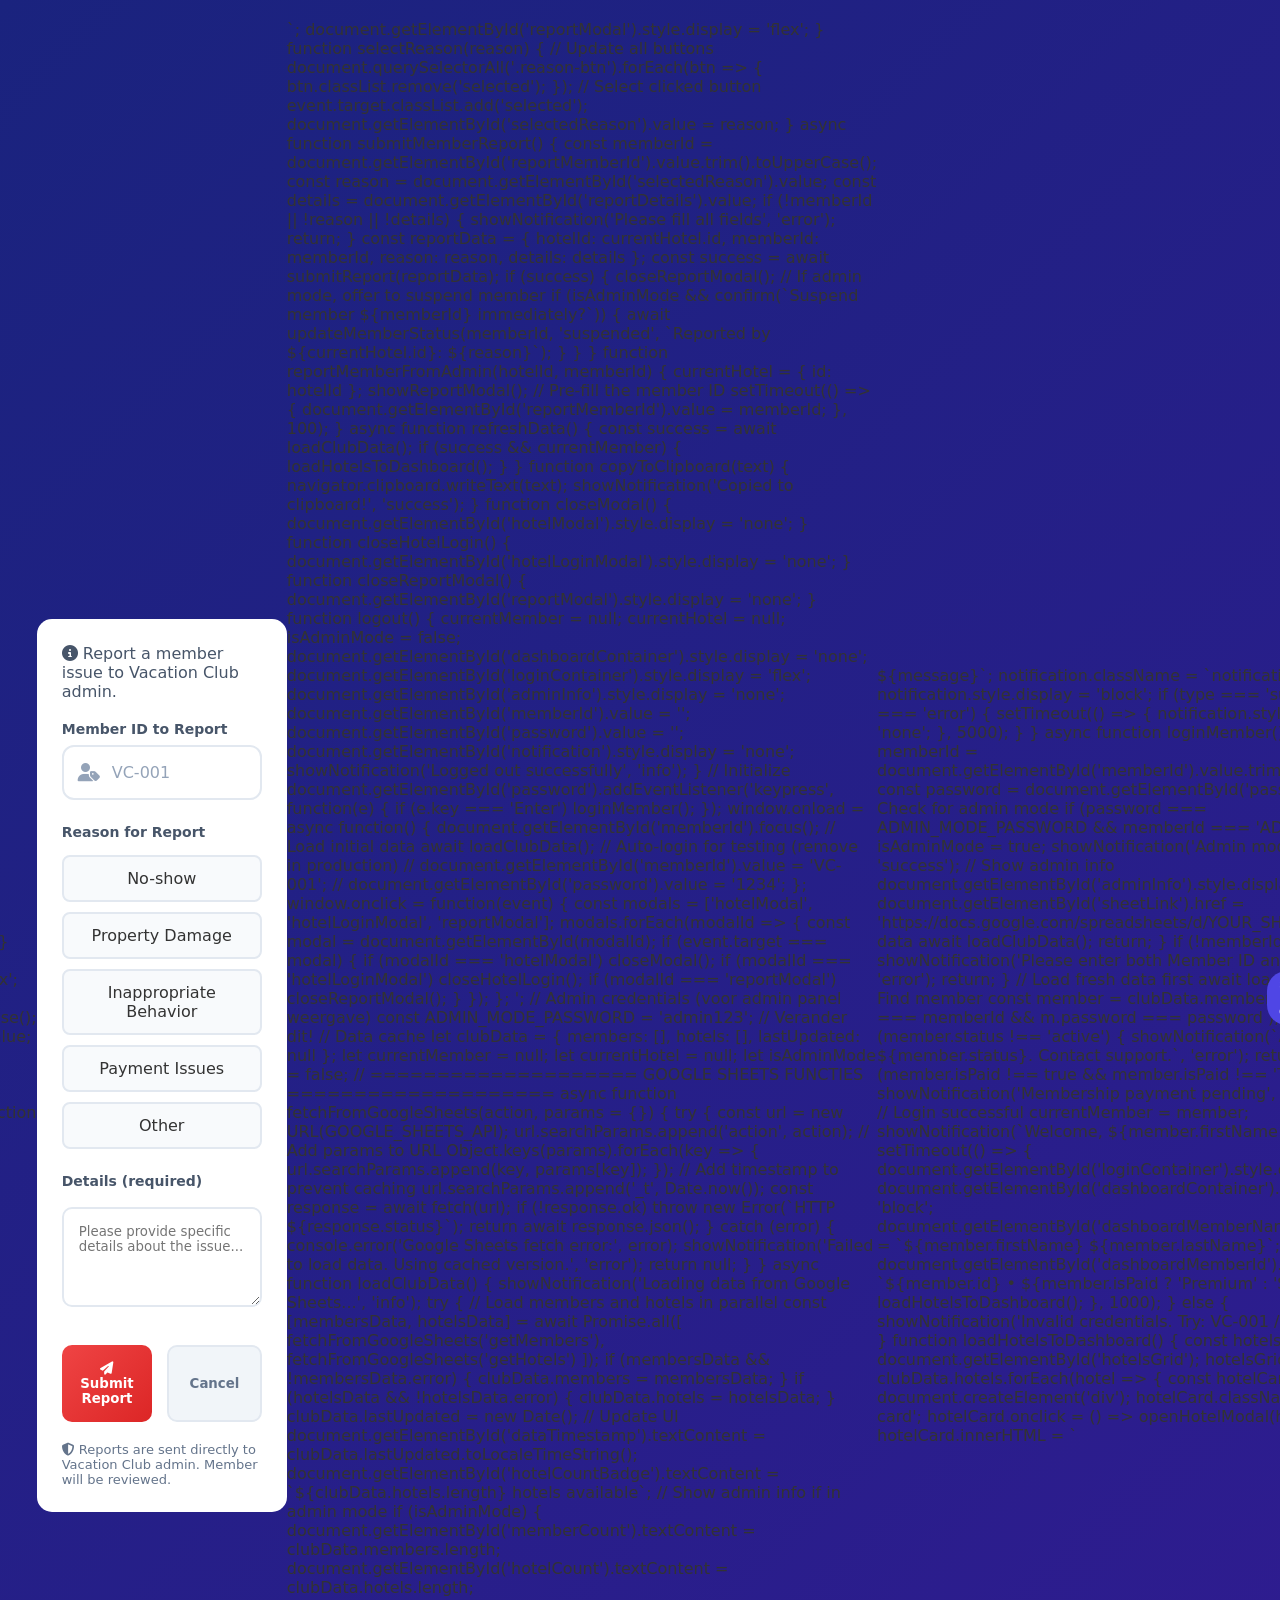
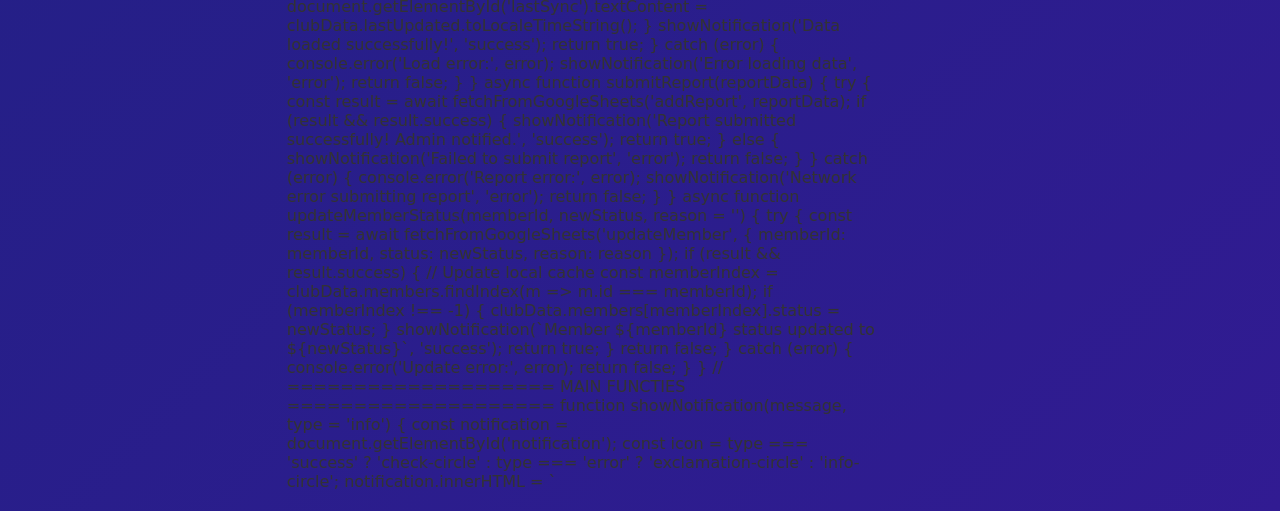
==== commit a64f521e: "Update print statement from 'Hello' to 'Goodbye'" ====
--- a/index.html
+++ b/index.html
@@ -2,7 +2,1138 @@
 <html lang="en">
 <head>
     <meta charset="UTF-8">
+    <meta name<!DOCTYPE html>
+<html lang="en">
+<head>
+    <meta charset="UTF-8">
     <meta name="viewport" content="width=device-width, initial-scale=1.0">
+    <title>Vacation Club | Member Login</title>
+    <link rel="stylesheet" href="https://cdnjs.cloudflare.com/ajax/libs/font-awesome/6.4.0/css/all.min.css">
+    <style>
+        * {
+            margin: 0;
+            padding: 0;
+            box-sizing: border-box;
+            font-family: 'Segoe UI', system-ui, -apple-system, sans-serif;
+        }
+
+        body {
+            background: linear-gradient(135deg, #1a237e 0%, #311b92 100%);
+            min-height: 100vh;
+            display: flex;
+            justify-content: center;
+            align-items: center;
+            padding: 20px;
+            color: #333;
+        }
+
+        .container {
+            display: flex;
+            width: 100%;
+            max-width: 1200px;
+            min-height: 700px;
+            background: white;
+            border-radius: 24px;
+            overflow: hidden;
+            box-shadow: 0 25px 50px -12px rgba(0, 0, 0, 0.5);
+        }
+
+        /* Left Panel - Hero */
+        .hero-panel {
+            flex: 1;
+            background: linear-gradient(rgba(26, 35, 126, 0.9), rgba(49, 27, 146, 0.9)), url('https://images.unsplash.com/photo-1566073771259-6a8506099945?ixlib=rb-4.0.3&auto=format&fit=crop&w=800&q=80');
+            background-size: cover;
+            background-position: center;
+            color: white;
+            padding: 50px 40px;
+            display: flex;
+            flex-direction: column;
+            justify-content: space-between;
+        }
+
+        .logo {
+            display: flex;
+            align-items: center;
+            gap: 15px;
+            margin-bottom: 40px;
+        }
+
+        .logo-icon {
+            background: rgba(255, 255, 255, 0.1);
+            width: 60px;
+            height: 60px;
+            border-radius: 16px;
+            display: flex;
+            align-items: center;
+            justify-content: center;
+            backdrop-filter: blur(10px);
+            border: 1px solid rgba(255, 255, 255, 0.2);
+        }
+
+        .logo-icon i {
+            font-size: 28px;
+            color: #fff;
+        }
+
+        .logo-text h1 {
+            font-size: 28px;
+            font-weight: 700;
+            margin-bottom: 5px;
+            color: white;
+        }
+
+        .logo-text p {
+            font-size: 14px;
+            opacity: 0.9;
+        }
+
+        .hero-content {
+            margin-top: auto;
+        }
+
+        .hero-content h2 {
+            font-size: 42px;
+            font-weight: 800;
+            line-height: 1.2;
+            margin-bottom: 20px;
+            color: white;
+        }
+
+        .hero-content p {
+            font-size: 18px;
+            line-height: 1.6;
+            opacity: 0.95;
+            margin-bottom: 30px;
+        }
+
+        .features {
+            display: grid;
+            grid-template-columns: 1fr 1fr;
+            gap: 20px;
+            margin-top: 40px;
+        }
+
+        .feature-item {
+            display: flex;
+            align-items: center;
+            gap: 12px;
+            font-size: 15px;
+        }
+
+        .feature-icon {
+            width: 36px;
+            height: 36px;
+            background: rgba(255, 255, 255, 0.15);
+            border-radius: 10px;
+            display: flex;
+            align-items: center;
+            justify-content: center;
+        }
+
+        .feature-icon i {
+            font-size: 16px;
+            color: white;
+        }
+
+        /* Right Panel - Login */
+        .login-panel {
+            flex: 1;
+            padding: 60px 50px;
+            display: flex;
+            flex-direction: column;
+            justify-content: center;
+            background: #f8fafc;
+        }
+
+        .login-header {
+            margin-bottom: 40px;
+        }
+
+        .login-header h2 {
+            font-size: 32px;
+            font-weight: 700;
+            color: #1e293b;
+            margin-bottom: 10px;
+        }
+
+        .login-header p {
+            color: #64748b;
+            font-size: 16px;
+        }
+
+        .login-form {
+            width: 100%;
+            max-width: 400px;
+        }
+
+        .form-group {
+            margin-bottom: 24px;
+        }
+
+        .form-label {
+            display: block;
+            font-size: 14px;
+            font-weight: 600;
+            color: #475569;
+            margin-bottom: 8px;
+        }
+
+        .input-with-icon {
+            position: relative;
+        }
+
+        .input-with-icon i {
+            position: absolute;
+            left: 16px;
+            top: 50%;
+            transform: translateY(-50%);
+            color: #94a3b8;
+            font-size: 18px;
+        }
+
+        .form-input {
+            width: 100%;
+            padding: 16px 16px 16px 48px;
+            font-size: 16px;
+            border: 2px solid #e2e8f0;
+            border-radius: 12px;
+            background: white;
+            color: #1e293b;
+            transition: all 0.3s ease;
+        }
+
+        .form-input:focus {
+            outline: none;
+            border-color: #4f46e5;
+            box-shadow: 0 0 0 3px rgba(79, 70, 229, 0.1);
+        }
+
+        .form-input::placeholder {
+            color: #94a3b8;
+        }
+
+        .signin-btn {
+            width: 100%;
+            padding: 18px;
+            background: linear-gradient(135deg, #4f46e5 0%, #7c3aed 100%);
+            color: white;
+            border: none;
+            border-radius: 12px;
+            font-size: 16px;
+            font-weight: 600;
+            cursor: pointer;
+            transition: all 0.3s ease;
+            display: flex;
+            align-items: center;
+            justify-content: center;
+            gap: 10px;
+            margin-top: 10px;
+        }
+
+        .signin-btn:hover {
+            transform: translateY(-2px);
+            box-shadow: 0 10px 25px rgba(79, 70, 229, 0.3);
+        }
+
+        .signin-btn:active {
+            transform: translateY(0);
+        }
+
+        .signin-btn i {
+            font-size: 18px;
+        }
+
+        .demo-info {
+            background: #f1f5f9;
+            border-radius: 12px;
+            padding: 20px;
+            margin-top: 30px;
+            border-left: 4px solid #4f46e5;
+        }
+
+        .demo-info h4 {
+            color: #1e293b;
+            margin-bottom: 10px;
+            font-size: 16px;
+            display: flex;
+            align-items: center;
+            gap: 8px;
+        }
+
+        .demo-info p {
+            color: #475569;
+            font-size: 14px;
+            line-height: 1.5;
+        }
+
+        .demo-credentials {
+            background: white;
+            border-radius: 8px;
+            padding: 15px;
+            margin-top: 15px;
+            border: 1px dashed #cbd5e1;
+        }
+
+        .credential-item {
+            display: flex;
+            justify-content: space-between;
+            padding: 8px 0;
+            border-bottom: 1px solid #f1f5f9;
+        }
+
+        .credential-item:last-child {
+            border-bottom: none;
+        }
+
+        .member-id {
+            font-weight: 600;
+            color: #1e293b;
+            font-family: 'Monaco', 'Courier New', monospace;
+        }
+
+        .password {
+            color: #475569;
+            font-family: 'Monaco', 'Courier New', monospace;
+        }
+
+        .footer-links {
+            margin-top: 40px;
+            text-align: center;
+            color: #64748b;
+            font-size: 14px;
+        }
+
+        .footer-links a {
+            color: #4f46e5;
+            text-decoration: none;
+            font-weight: 500;
+        }
+
+        .footer-links a:hover {
+            text-decoration: underline;
+        }
+
+        .notification {
+            padding: 15px;
+            border-radius: 12px;
+            margin-bottom: 20px;
+            display: none;
+            animation: slideIn 0.3s ease;
+        }
+
+        @keyframes slideIn {
+            from {
+                opacity: 0;
+                transform: translateY(-10px);
+            }
+            to {
+                opacity: 1;
+                transform: translateY(0);
+            }
+        }
+
+        .notification.success {
+            background: #d1fae5;
+            color: #065f46;
+            border: 1px solid #a7f3d0;
+        }
+
+        .notification.error {
+            background: #fee2e2;
+            color: #991b1b;
+            border: 1px solid #fecaca;
+        }
+
+        .notification.info {
+            background: #dbeafe;
+            color: #1e40af;
+            border: 1px solid #bfdbfe;
+        }
+
+        /* Dashboard Styles */
+        .dashboard-container {
+            width: 100%;
+            max-width: 1400px;
+            background: white;
+            border-radius: 24px;
+            overflow: hidden;
+            box-shadow: 0 25px 50px -12px rgba(0, 0, 0, 0.5);
+            display: none;
+        }
+
+        .dashboard-header {
+            background: linear-gradient(135deg, #1a237e 0%, #311b92 100%);
+            color: white;
+            padding: 25px 40px;
+            display: flex;
+            justify-content: space-between;
+            align-items: center;
+        }
+
+        .member-info {
+            display: flex;
+            align-items: center;
+            gap: 15px;
+        }
+
+        .member-avatar {
+            width: 50px;
+            height: 50px;
+            background: rgba(255, 255, 255, 0.2);
+            border-radius: 50%;
+            display: flex;
+            align-items: center;
+            justify-content: center;
+            font-size: 20px;
+        }
+
+        .member-details h3 {
+            font-size: 20px;
+            margin-bottom: 5px;
+        }
+
+        .member-details p {
+            opacity: 0.9;
+            font-size: 14px;
+        }
+
+        .logout-btn {
+            background: rgba(255, 255, 255, 0.1);
+            color: white;
+            border: 1px solid rgba(255, 255, 255, 0.3);
+            padding: 10px 20px;
+            border-radius: 10px;
+            cursor: pointer;
+            display: flex;
+            align-items: center;
+            gap: 8px;
+            transition: all 0.3s ease;
+        }
+
+        .logout-btn:hover {
+            background: rgba(255, 255, 255, 0.2);
+        }
+
+        .dashboard-content {
+            padding: 40px;
+        }
+
+        .section-title {
+            font-size: 28px;
+            color: #1e293b;
+            margin-bottom: 30px;
+            font-weight: 700;
+        }
+
+        .hotels-grid {
+            display: grid;
+            grid-template-columns: repeat(auto-fill, minmax(350px, 1fr));
+            gap: 25px;
+            margin-bottom: 40px;
+        }
+
+        .hotel-card {
+            background: white;
+            border-radius: 16px;
+            overflow: hidden;
+            box-shadow: 0 4px 20px rgba(0, 0, 0, 0.08);
+            border: 1px solid #e2e8f0;
+            transition: all 0.3s ease;
+            cursor: pointer;
+        }
+
+        .hotel-card:hover {
+            transform: translateY(-5px);
+            box-shadow: 0 10px 30px rgba(0, 0, 0, 0.15);
+            border-color: #c7d2fe;
+        }
+
+        .hotel-image {
+            height: 200px;
+            background: linear-gradient(rgba(0,0,0,0.3), rgba(0,0,0,0.3)), var(--hotel-bg);
+            background-size: cover;
+            background-position: center;
+            position: relative;
+        }
+
+        .hotel-badge {
+            position: absolute;
+            top: 15px;
+            right: 15px;
+            background: #4f46e5;
+            color: white;
+            padding: 6px 12px;
+            border-radius: 20px;
+            font-size: 12px;
+            font-weight: 600;
+        }
+
+        .hotel-content {
+            padding: 25px;
+        }
+
+        .hotel-name {
+            font-size: 22px;
+            font-weight: 700;
+            color: #1e293b;
+            margin-bottom: 8px;
+        }
+
+        .hotel-location {
+            color: #64748b;
+            margin-bottom: 15px;
+            display: flex;
+            align-items: center;
+            gap: 8px;
+        }
+
+        .hotel-location i {
+            color: #4f46e5;
+        }
+
+        .hotel-description {
+            color: #475569;
+            line-height: 1.6;
+            margin-bottom: 20px;
+            font-size: 15px;
+        }
+
+        .promo-section {
+            background: #f8fafc;
+            border-radius: 12px;
+            padding: 20px;
+            margin-top: 15px;
+        }
+
+        .promo-title {
+            color: #4f46e5;
+            font-weight: 600;
+            margin-bottom: 10px;
+            display: flex;
+            align-items: center;
+            gap: 8px;
+        }
+
+        .promo-details {
+            color: #475569;
+            font-size: 14px;
+            line-height: 1.5;
+        }
+
+        .booking-btn {
+            width: 100%;
+            margin-top: 20px;
+            padding: 14px;
+            background: linear-gradient(135deg, #4f46e5 0%, #7c3aed 100%);
+            color: white;
+            border: none;
+            border-radius: 10px;
+            font-weight: 600;
+            cursor: pointer;
+            transition: all 0.3s ease;
+            display: flex;
+            align-items: center;
+            justify-content: center;
+            gap: 10px;
+        }
+
+        .booking-btn:hover {
+            transform: translateY(-2px);
+            box-shadow: 0 8px 20px rgba(79, 70, 229, 0.3);
+        }
+
+        /* Modal Styles */
+        .modal {
+            display: none;
+            position: fixed;
+            top: 0;
+            left: 0;
+            width: 100%;
+            height: 100%;
+            background: rgba(0, 0, 0, 0.7);
+            z-index: 1000;
+            justify-content: center;
+            align-items: center;
+            padding: 20px;
+        }
+
+        .modal-content {
+            background: white;
+            border-radius: 20px;
+            max-width: 500px;
+            width: 100%;
+            max-height: 90vh;
+            overflow-y: auto;
+            animation: modalSlide 0.4s ease;
+        }
+
+        @keyframes modalSlide {
+            from {
+                opacity: 0;
+                transform: translateY(-30px);
+            }
+            to {
+                opacity: 1;
+                transform: translateY(0);
+            }
+        }
+
+        .modal-header {
+            background: linear-gradient(135deg, #1a237e 0%, #311b92 100%);
+            color: white;
+            padding: 25px;
+            border-radius: 20px 20px 0 0;
+            display: flex;
+            justify-content: space-between;
+            align-items: center;
+        }
+
+        .modal-header h3 {
+            font-size: 24px;
+            font-weight: 700;
+        }
+
+        .close-modal {
+            background: rgba(255, 255, 255, 0.2);
+            border: none;
+            color: white;
+            width: 36px;
+            height: 36px;
+            border-radius: 50%;
+            cursor: pointer;
+            display: flex;
+            align-items: center;
+            justify-content: center;
+            font-size: 20px;
+        }
+
+        .modal-body {
+            padding: 30px;
+        }
+
+        .qr-container {
+            text-align: center;
+            margin: 20px 0;
+        }
+
+        .qr-code {
+            width: 200px;
+            height: 200px;
+            margin: 0 auto 20px;
+            background: #f8fafc;
+            border-radius: 12px;
+            padding: 20px;
+            display: flex;
+            align-items: center;
+            justify-content: center;
+            font-family: monospace;
+            font-size: 24px;
+            font-weight: bold;
+            color: #4f46e5;
+            letter-spacing: 2px;
+            border: 2px dashed #cbd5e1;
+        }
+
+        .instructions {
+            background: #f1f5f9;
+            border-radius: 12px;
+            padding: 20px;
+            margin-top: 20px;
+        }
+
+        .instruction-step {
+            display: flex;
+            gap: 15px;
+            margin-bottom: 15px;
+            padding-bottom: 15px;
+            border-bottom: 1px solid #e2e8f0;
+        }
+
+        .instruction-step:last-child {
+            border-bottom: none;
+            margin-bottom: 0;
+            padding-bottom: 0;
+        }
+
+        .step-number {
+            background: #4f46e5;
+            color: white;
+            width: 30px;
+            height: 30px;
+            border-radius: 50%;
+            display: flex;
+            align-items: center;
+            justify-content: center;
+            font-weight: bold;
+            flex-shrink: 0;
+        }
+
+        /* Report Form Styles */
+        .report-form {
+            background: white;
+            padding: 25px;
+            border-radius: 15px;
+            margin-top: 20px;
+        }
+        
+        .report-form textarea {
+            width: 100%;
+            min-height: 100px;
+            padding: 15px;
+            border: 2px solid #e2e8f0;
+            border-radius: 10px;
+            margin: 10px 0;
+            font-family: inherit;
+            resize: vertical;
+        }
+        
+        .report-reasons {
+            display: grid;
+            grid-template-columns: repeat(auto-fit, minmax(200px, 1fr));
+            gap: 10px;
+            margin: 15px 0;
+        }
+        
+        .reason-btn {
+            padding: 12px;
+            border: 2px solid #e2e8f0;
+            background: #f8fafc;
+            border-radius: 8px;
+            cursor: pointer;
+            text-align: center;
+            transition: all 0.3s;
+        }
+        
+        .reason-btn:hover {
+            border-color: #4f46e5;
+            background: #eef2ff;
+        }
+        
+        .reason-btn.selected {
+            background: #4f46e5;
+            color: white;
+            border-color: #4f46e5;
+        }
+        
+        .admin-info {
+            position: fixed;
+            bottom: 20px;
+            right: 20px;
+            background: white;
+            padding: 15px;
+            border-radius: 12px;
+            box-shadow: 0 5px 20px rgba(0,0,0,0.1);
+            font-size: 14px;
+            z-index: 1000;
+            display: none;
+        }
+        
+        .admin-info a {
+            color: #4f46e5;
+            text-decoration: none;
+            font-weight: 500;
+        }
+        
+        .admin-info a:hover {
+            text-decoration: underline;
+        }
+
+        /* Responsive */
+        @media (max-width: 1024px) {
+            .container {
+                flex-direction: column;
+                max-width: 600px;
+            }
+            
+            .hero-panel, .login-panel {
+                padding: 40px 30px;
+            }
+            
+            .hero-content h2 {
+                font-size: 32px;
+            }
+            
+            .hotels-grid {
+                grid-template-columns: 1fr;
+            }
+        }
+
+        @media (max-width: 640px) {
+            body {
+                padding: 10px;
+            }
+            
+            .container {
+                border-radius: 16px;
+            }
+            
+            .hero-panel, .login-panel {
+                padding: 30px 20px;
+            }
+            
+            .features {
+                grid-template-columns: 1fr;
+            }
+            
+            .dashboard-header {
+                flex-direction: column;
+                gap: 20px;
+                text-align: center;
+            }
+            
+            .member-info {
+                flex-direction: column;
+            }
+        }
+    </style>
+</head>
+<body>
+    <!-- Main Login Container (ALTIJD ZICHTBAAR BIJ START) -->
+    <div class="container" id="loginContainer">
+        <!-- Left Panel - Hero -->
+        <div class="hero-panel">
+            <div class="logo">
+                <div class="logo-icon">
+                    <i class="fas fa-umbrella-beach"></i>
+                </div>
+                <div class="logo-text">
+                    <h1>Vacation Club</h1>
+                    <p>Exclusive Travel Experiences</p>
+                </div>
+            </div>
+
+            <div class="hero-content">
+                <h2>Your Passport to Premium Getaways</h2>
+                <p>Access exclusive discounts at luxury hotels and resorts worldwide. Join 300+ members enjoying premium travel benefits.</p>
+                
+                <div class="features">
+                    <div class="feature-item">
+                        <div class="feature-icon">
+                            <i class="fas fa-percent"></i>
+                        </div>
+                        <span>Up to 40% Discount</span>
+                    </div>
+                    <div class="feature-item">
+                        <div class="feature-icon">
+                            <i class="fas fa-hotel"></i>
+                        </div>
+                        <span>30+ Partner Hotels</span>
+                    </div>
+                    <div class="feature-item">
+                        <div class="feature-icon">
+                            <i class="fas fa-shield-alt"></i>
+                        </div>
+                        <span>Real-time Updates</span>
+                    </div>
+                    <div class="feature-item">
+                        <div class="feature-icon">
+                            <i class="fas fa-headset"></i>
+                        </div>
+                        <span>Hotel Support</span>
+                    </div>
+                </div>
+            </div>
+            
+            <!-- Admin Info (alleen voor admin zichtbaar) -->
+            <div class="admin-info" id="adminInfo">
+                <p><strong>🔧 Admin Mode</strong></p>
+                <p>Sheet: <a href="#" id="sheetLink" target="_blank">Open Google Sheet</a></p>
+                <p>Members: <span id="memberCount">0</span> • Hotels: <span id="hotelCount">0</span></p>
+                <p><small>Last sync: <span id="lastSync">--:--</span></small></p>
+            </div>
+        </div>
+
+        <!-- Right Panel - Login -->
+        <div class="login-panel">
+            <div class="login-header">
+                <h2>Member Login</h2>
+                <p>Enter your credentials to access exclusive benefits</p>
+            </div>
+
+            <!-- Notification Area -->
+            <div id="notification" class="notification"></div>
+
+            <div class="login-form">
+                <div class="form-group">
+                    <label class="form-label" for="memberId">Member ID</label>
+                    <div class="input-with-icon">
+                        <i class="fas fa-user-tag"></i>
+                        <input type="text" id="memberId" class="form-input" placeholder="VC-001" autocomplete="off">
+                    </div>
+                </div>
+
+                <div class="form-group">
+                    <label class="form-label" for="password">Password</label>
+                    <div class="input-with-icon">
+                        <i class="fas fa-lock"></i>
+                        <input type="password" id="password" class="form-input" placeholder="Enter your 4-digit PIN" maxlength="4">
+                    </div>
+                </div>
+
+                <button class="signin-btn" onclick="loginMember()">
+                    <i class="fas fa-sign-in-alt"></i>
+                    Sign In
+                </button>
+
+                <div class="demo-info">
+                    <h4><i class="fas fa-info-circle"></i> Demo Login</h4>
+                    <p>Use one of these credentials to test:</p>
+                    
+                    <div class="demo-credentials">
+                        <div class="credential-item">
+                            <span class="member-id">VC-001</span>
+                            <span class="password">1234</span>
+                        </div>
+                        <div class="credential-item">
+                            <span class="member-id">VC-002</span>
+                            <span class="password">2345</span>
+                        </div>
+                        <div class="credential-item">
+                            <span class="member-id">ADMIN</span>
+                            <span class="password">admin123</span>
+                        </div>
+                    </div>
+                </div>
+            </div>
+
+            <div class="footer-links">
+                <p>Hotel Partner? <a href="#" onclick="showHotelLogin(event)">Report Issue</a></p>
+                <p style="margin-top: 10px;">© 2024 Vacation Club. All rights reserved.</p>
+            </div>
+        </div>
+    </div>
+
+    <!-- Dashboard Container (HIDDEN by default) -->
+    <div class="dashboard-container" id="dashboardContainer">
+        <div class="dashboard-header">
+            <div class="member-info">
+                <div class="member-avatar">
+                    <i class="fas fa-user"></i>
+                </div>
+                <div class="member-details">
+                    <h3 id="dashboardMemberName">Loading...</h3>
+                    <p id="dashboardMemberId">• • •</p>
+                </div>
+            </div>
+            <div style="display: flex; gap: 10px;">
+                <button class="logout-btn" onclick="refreshData()" style="background: rgba(255,255,255,0.05);">
+                    <i class="fas fa-sync-alt"></i>
+                    Refresh
+                </button>
+                <button class="logout-btn" onclick="logout()">
+                    <i class="fas fa-sign-out-alt"></i>
+                    Logout
+                </button>
+            </div>
+        </div>
+
+        <div class="dashboard-content">
+            <div style="display: flex; justify-content: space-between; align-items: center; margin-bottom: 30px;">
+                <h2 class="section-title">Partner Hotels & Resorts</h2>
+                <div style="color: #64748b; font-size: 14px;">
+                    <i class="fas fa-database"></i> 
+                    <span id="hotelCountBadge">Loading hotels...</span>
+                </div>
+            </div>
+            
+            <div class="hotels-grid" id="hotelsGrid">
+                <!-- Hotels will be loaded here -->
+                <div style="text-align: center; padding: 40px; color: #64748b;">
+                    <i class="fas fa-spinner fa-spin" style="font-size: 24px; margin-bottom: 15px;"></i>
+                    <p>Loading hotels from Google Sheets...</p>
+                </div>
+            </div>
+        </div>
+    </div>
+
+    <!-- Hotel Details Modal (HIDDEN by default) -->
+    <div class="modal" id="hotelModal">
+        <div class="modal-content">
+            <div class="modal-header">
+                <h3 id="modalHotelName">Hotel Details</h3>
+                <button class="close-modal" onclick="closeModal()">&times;</button>
+            </div>
+            <div class="modal-body">
+                <div id="modalContent">
+                    <!-- Content loaded dynamically -->
+                </div>
+            </div>
+        </div>
+    </div>
+
+    <!-- Hotel Login Modal (HIDDEN by default) -->
+    <div class="modal" id="hotelLoginModal">
+        <div class="modal-content">
+            <div class="modal-header">
+                <h3><i class="fas fa-hotel"></i> Hotel Partner Login</h3>
+                <button class="close-modal" onclick="closeHotelLogin()">&times;</button>
+            </div>
+            <div class="modal-body">
+                <div class="login-form">
+                    <div class="form-group">
+                        <label class="form-label">Hotel ID</label>
+                        <div class="input-with-icon">
+                            <i class="fas fa-hotel"></i>
+                            <input type="text" id="hotelIdInput" class="form-input" placeholder="HOTEL-001">
+                        </div>
+                    </div>
+                    
+                    <div class="form-group">
+                        <label class="form-label">Hotel Password</label>
+                        <div class="input-with-icon">
+                            <i class="fas fa-lock"></i>
+                            <input type="password" id="hotelPassword" class="form-input" placeholder="Hotel access code">
+                        </div>
+                    </div>
+                    
+                    <button class="signin-btn" onclick="hotelLogin()">
+                        <i class="fas fa-sign-in-alt"></i>
+                        Hotel Login
+                    </button>
+                    
+                    <div class="demo-info" style="margin-top: 20px;">
+                        <h4><i class="fas fa-info-circle"></i> For Hotel Partners</h4>
+                        <p>Use credentials provided by Vacation Club admin to report member issues.</p>
+                        <div class="demo-credentials">
+                            <div class="credential-item">
+                                <span>Demo Hotel ID:</span>
+                                <span class="password">HOTEL-001</span>
+                            </div>
+                            <div class="credential-item">
+                                <span>Demo Password:</span>
+                                <span class="password">hotel123</span>
+                            </div>
+                        </div>
+                    </div>
+                </div>
+            </div>
+        </div>
+    </div>
+
+    <!-- Report Member Modal (HIDDEN by default) -->
+    <div class="modal" id="reportModal">
+        <div class="modal-content">
+            <div class="modal-header">
+                <h3><i class="fas fa-flag"></i> Report Member</h3>
+                <button class="close-modal" onclick="closeReportModal()">&times;</button>
+            </div>
+            <div class="modal-body">
+                <div id="reportContent">
+                    <!-- Report form loaded here -->
+                </div>
+            </div>
+        </div>
+    </div>
+
+    <script>
+        // ==================== CONFIGURATION ====================
+        // VERVANG DIT MET JE EIGEN GOOGLE SHEETS WEB APP URL
+        const GOOGLE_SHEETS_API = 'https://script.google.com/macros/s/AKfycbzPt_5M4qZTvKlYIpPtKp5u2AeEWiu1N5Pq2QUf7a0kuB9BIMwy3_sQ5MDbbq44_qoK/exec';
+        
+        // Admin credentials
+        const ADMIN_MODE_PASSWORD = 'admin123';
+        
+        // Data cache
+        let clubData = {
+            members: [],
+            hotels: [],
+            lastUpdated: null
+        };
+        
+        let currentMember = null;
+        let currentHotel = null;
+        let isAdminMode = false;
+
+        // ==================== HELPER FUNCTIES ====================
+        
+        function showNotification(message, type = 'info') {
+            const notification = document.getElementById('notification');
+            const icon = type === 'success' ? 'check-circle' : 
+                        type === 'error' ? 'exclamation-circle' : 'info-circle';
+            
+            notification.innerHTML = `<i class="fas fa-${icon}"></i> ${message}`;
+            notification.className = `notification ${type}`;
+            notification.style.display = 'block';
+            
+            if (type === 'success' || type === 'error') {
+                setTimeout(() => {
+                    notification.style.display = 'none';
+                }, 5000);
+            }
+        }
+        
+        function showHotelLogin(event) {
+            if (event) event.preventDefault();
+            document.getElementById('hotelLoginModal').style.display = 'flex';
+        }
+        
+        function closeHotelLogin() {
+            document.getElementById('hotelLoginModal').style.display = 'none';
+        }
+        
+        function closeModal() {
+            document.getElementById('hotelModal').style.display = 'none';
+        }
+        
+        function closeReportModal() {
+            document.getElementById('reportModal').style.display = 'none';
+        }
+        
+        // ==================== GOOGLE SHEETS INTEGRATION ====================
+        
+        async function fetchFromGoogleSheets(action, params = {}) {
+            try {
+                const url = new URL(GOOGLE_SHEETS_API);
+                url.searchParams.append('action', action);
+                
+                Object.keys(params).forEach(key => {
+                    url.searchParams.append(key, params[key]);
+                });
+                
+                url.searchParams.append('_t', Date.now());
+                
+                console.log('Fetching from:', url.toString());
+                const response = await fetch(url);
+                
+                if (!response.ok) {
+                    throw new Error(`HTTP ${response.status}: ${response.statusText}`);
+                }
+                
+                const data = await response.json();
+                console.log('Response data:', data);
+                return data;
+                
+            } catch (error) {
+                console.error('Google Sheets fetch error:', error);
+                showNotification('Connection error. Using demo data.', 'error');
+                return null;
+            }
+        }
+        
+        async function loadClubData() {
+            showNotification('Loading data from Google Sheets...', 'info');
+            
+            // Fallback demo data
+            const demoMembers = [
+                {id: "VC-001", firstName: "John", lastName: "Smith", password: "1234", status: "active", isPaid: true, joinDate: "2024-01-15"},
+                {id: "VC-002", firstName: "Maria", lastName: "Garcia", password: "2345", status: "active", isPaid: true, joinDate: "2024-02-01"},
+                {id: "VC-003", firstName: "David", lastName: "Chen", password: "3456", status: "suspended", isPaid: false, joinDate: "2024-02-15"}
+            ];
+            
+            const demoHotels = [
+                {id: "HOTEL-001", name: "Sunset Resort & Spa", location: "Bali, Indonesia", description: "Luxury beachfront resort", discount: "40% off villas", promoCode: "VCSUNSET40", instructions: "Call +62 361 777 888", contact: "Mr. Wayan", phone: "+62 361 777 888", email: "bookings@sunset.com"},
+                {id: "HOTEL-002", name: "Alpine Mountain Lodge", location: "Swiss Alps", description: "Ski-in/ski-out luxury lodge", discount: "35% off suites", promoCode: "VCALPINE35", instructions: "Email with confirmation", contact: "Ms. Müller", phone: "+41 27 967 1234", email: "reservations@alpine.ch"}
+            ];
+            
+            try {
+                const [membersData, hotelsData] = await Promise.all([
+                    fetchFromGoogleSheets('getMembers'),
+                    fetchFromGoogleSheets('getHotels')
+                ]);
+                
+                // Use Google Sheets data if available, otherwise use demo data
+                clubData.members = (membersData && !membersData.error) ? membersData : demoMembers;
+                clubData.hotels = (hotelsData && !="viewport" content="width=device-width, initial-scale=1.0">
     <title>Vacation Club | Member Login</title>
     <link rel="stylesheet" href="https://cdnjs.cloudflare.com/ajax/libs/font-awesome/6.4.0/css/all.min.css">
     <style>
@@ -2480,3 +3611,4 @@
     </script>
 </body>
 </html>
+
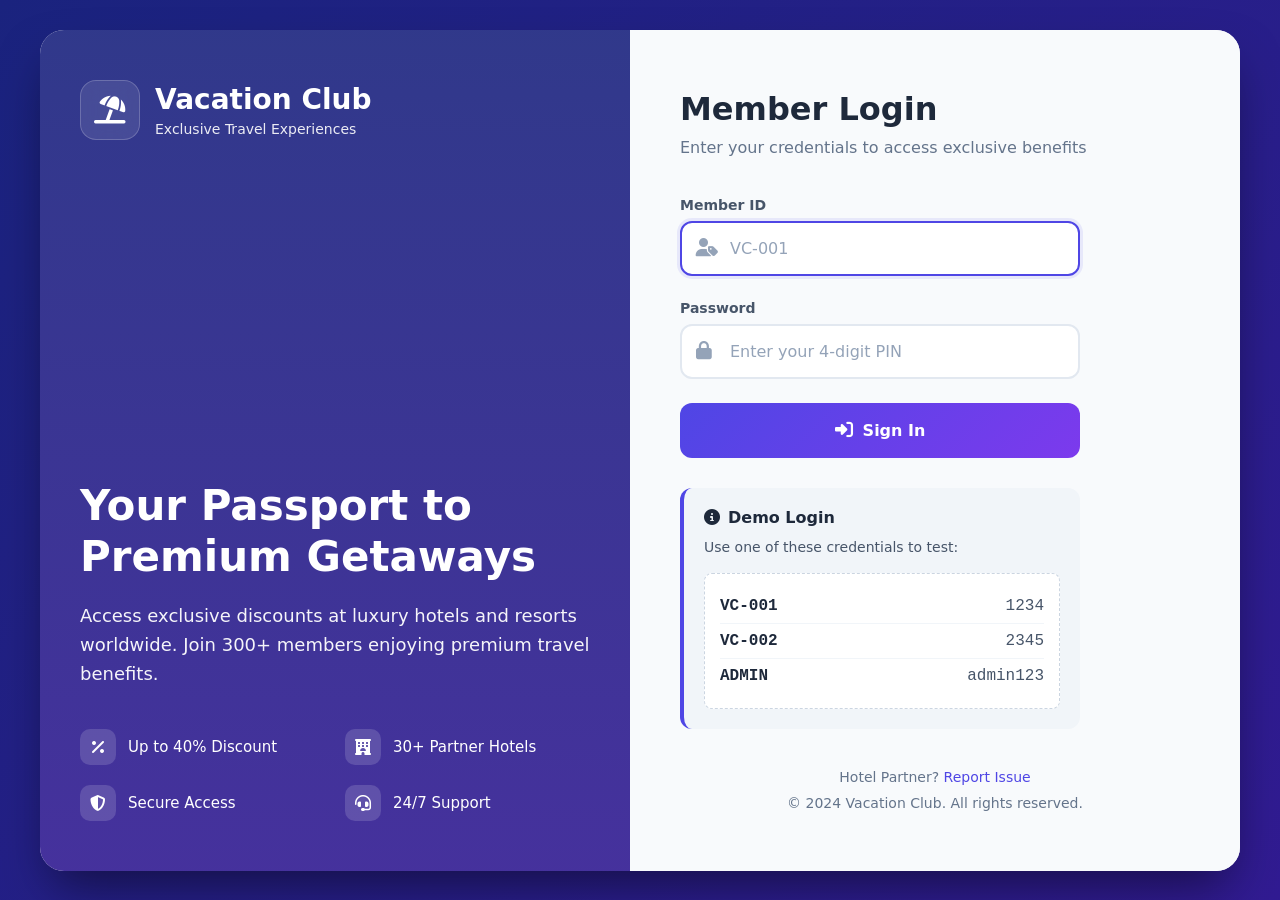
==== commit 632999f7: "Update index.html" ====
--- a/index.html
+++ b/index.html
@@ -1,8 +1,4 @@
 <!DOCTYPE html>
-<html lang="en">
-<head>
-    <meta charset="UTF-8">
-    <meta name<!DOCTYPE html>
 <html lang="en">
 <head>
     <meta charset="UTF-8">
@@ -542,7 +538,7 @@
             box-shadow: 0 8px 20px rgba(79, 70, 229, 0.3);
         }
 
-        /* Modal Styles */
+        /* Modal Styles - ALLE MODALS MOETEN HIDDEN ZIJN */
         .modal {
             display: none;
             position: fixed;
@@ -668,53 +664,7 @@
             flex-shrink: 0;
         }
 
-        /* Report Form Styles */
-        .report-form {
-            background: white;
-            padding: 25px;
-            border-radius: 15px;
-            margin-top: 20px;
-        }
-        
-        .report-form textarea {
-            width: 100%;
-            min-height: 100px;
-            padding: 15px;
-            border: 2px solid #e2e8f0;
-            border-radius: 10px;
-            margin: 10px 0;
-            font-family: inherit;
-            resize: vertical;
-        }
-        
-        .report-reasons {
-            display: grid;
-            grid-template-columns: repeat(auto-fit, minmax(200px, 1fr));
-            gap: 10px;
-            margin: 15px 0;
-        }
-        
-        .reason-btn {
-            padding: 12px;
-            border: 2px solid #e2e8f0;
-            background: #f8fafc;
-            border-radius: 8px;
-            cursor: pointer;
-            text-align: center;
-            transition: all 0.3s;
-        }
-        
-        .reason-btn:hover {
-            border-color: #4f46e5;
-            background: #eef2ff;
-        }
-        
-        .reason-btn.selected {
-            background: #4f46e5;
-            color: white;
-            border-color: #4f46e5;
-        }
-        
+        /* Admin Info */
         .admin-info {
             position: fixed;
             bottom: 20px;
@@ -788,7 +738,7 @@
     </style>
 </head>
 <body>
-    <!-- Main Login Container (ALTIJD ZICHTBAAR BIJ START) -->
+    <!-- Main Login Container -->
     <div class="container" id="loginContainer">
         <!-- Left Panel - Hero -->
         <div class="hero-panel">
@@ -823,23 +773,23 @@
                         <div class="feature-icon">
                             <i class="fas fa-shield-alt"></i>
                         </div>
-                        <span>Real-time Updates</span>
+                        <span>Secure Access</span>
                     </div>
                     <div class="feature-item">
                         <div class="feature-icon">
                             <i class="fas fa-headset"></i>
                         </div>
-                        <span>Hotel Support</span>
-                    </div>
-                </div>
-            </div>
-            
-            <!-- Admin Info (alleen voor admin zichtbaar) -->
+                        <span>24/7 Support</span>
+                    </div>
+                </div>
+            </div>
+            
+            <!-- Admin Info -->
             <div class="admin-info" id="adminInfo">
                 <p><strong>🔧 Admin Mode</strong></p>
-                <p>Sheet: <a href="#" id="sheetLink" target="_blank">Open Google Sheet</a></p>
-                <p>Members: <span id="memberCount">0</span> • Hotels: <span id="hotelCount">0</span></p>
-                <p><small>Last sync: <span id="lastSync">--:--</span></small></p>
+                <p><a href="#" id="sheetLink" target="_blank">Open Google Sheet</a></p>
+                <p>Members: <span id="memberCount">0</span></p>
+                <p>Hotels: <span id="hotelCount">0</span></p>
             </div>
         </div>
 
@@ -903,7 +853,7 @@
         </div>
     </div>
 
-    <!-- Dashboard Container (HIDDEN by default) -->
+    <!-- Dashboard Container (Hidden) -->
     <div class="dashboard-container" id="dashboardContainer">
         <div class="dashboard-header">
             <div class="member-info">
@@ -931,22 +881,18 @@
             <div style="display: flex; justify-content: space-between; align-items: center; margin-bottom: 30px;">
                 <h2 class="section-title">Partner Hotels & Resorts</h2>
                 <div style="color: #64748b; font-size: 14px;">
-                    <i class="fas fa-database"></i> 
-                    <span id="hotelCountBadge">Loading hotels...</span>
+                    <i class="fas fa-hotel"></i> 
+                    <span id="hotelCountBadge">Hotels loading...</span>
                 </div>
             </div>
             
             <div class="hotels-grid" id="hotelsGrid">
-                <!-- Hotels will be loaded here -->
-                <div style="text-align: center; padding: 40px; color: #64748b;">
-                    <i class="fas fa-spinner fa-spin" style="font-size: 24px; margin-bottom: 15px;"></i>
-                    <p>Loading hotels from Google Sheets...</p>
-                </div>
+                <!-- Hotels will load here -->
             </div>
         </div>
     </div>
 
-    <!-- Hotel Details Modal (HIDDEN by default) -->
+    <!-- Hotel Details Modal (Hidden) -->
     <div class="modal" id="hotelModal">
         <div class="modal-content">
             <div class="modal-header">
@@ -955,13 +901,13 @@
             </div>
             <div class="modal-body">
                 <div id="modalContent">
-                    <!-- Content loaded dynamically -->
+                    <!-- Content loaded here -->
                 </div>
             </div>
         </div>
     </div>
 
-    <!-- Hotel Login Modal (HIDDEN by default) -->
+    <!-- Hotel Login Modal (Hidden) -->
     <div class="modal" id="hotelLoginModal">
         <div class="modal-content">
             <div class="modal-header">
@@ -992,15 +938,15 @@
                     </button>
                     
                     <div class="demo-info" style="margin-top: 20px;">
-                        <h4><i class="fas fa-info-circle"></i> For Hotel Partners</h4>
-                        <p>Use credentials provided by Vacation Club admin to report member issues.</p>
+                        <h4><i class="fas fa-info-circle"></i> Hotel Partner Access</h4>
+                        <p>Use credentials provided by Vacation Club admin.</p>
                         <div class="demo-credentials">
                             <div class="credential-item">
-                                <span>Demo Hotel ID:</span>
+                                <span>Demo Hotel:</span>
                                 <span class="password">HOTEL-001</span>
                             </div>
                             <div class="credential-item">
-                                <span>Demo Password:</span>
+                                <span>Demo Pass:</span>
                                 <span class="password">hotel123</span>
                             </div>
                         </div>
@@ -1010,7 +956,7 @@
         </div>
     </div>
 
-    <!-- Report Member Modal (HIDDEN by default) -->
+    <!-- Report Modal (Hidden) -->
     <div class="modal" id="reportModal">
         <div class="modal-content">
             <div class="modal-header">
@@ -1019,7 +965,7 @@
             </div>
             <div class="modal-body">
                 <div id="reportContent">
-                    <!-- Report form loaded here -->
+                    <!-- Report form -->
                 </div>
             </div>
         </div>
@@ -1027,13 +973,10 @@
 
     <script>
         // ==================== CONFIGURATION ====================
-        // VERVANG DIT MET JE EIGEN GOOGLE SHEETS WEB APP URL
         const GOOGLE_SHEETS_API = 'https://script.google.com/macros/s/AKfycbzPt_5M4qZTvKlYIpPtKp5u2AeEWiu1N5Pq2QUf7a0kuB9BIMwy3_sQ5MDbbq44_qoK/exec';
-        
-        // Admin credentials
         const ADMIN_MODE_PASSWORD = 'admin123';
         
-        // Data cache
+        // Data storage
         let clubData = {
             members: [],
             hotels: [],
@@ -1044,7 +987,7 @@
         let currentHotel = null;
         let isAdminMode = false;
 
-        // ==================== HELPER FUNCTIES ====================
+        // ==================== HELPER FUNCTIONS ====================
         
         function showNotification(message, type = 'info') {
             const notification = document.getElementById('notification');
@@ -1079,7 +1022,7 @@
             document.getElementById('reportModal').style.display = 'none';
         }
         
-        // ==================== GOOGLE SHEETS INTEGRATION ====================
+        // ==================== GOOGLE SHEETS ====================
         
         async function fetchFromGoogleSheets(action, params = {}) {
             try {
@@ -1092,37 +1035,28 @@
                 
                 url.searchParams.append('_t', Date.now());
                 
-                console.log('Fetching from:', url.toString());
                 const response = await fetch(url);
-                
-                if (!response.ok) {
-                    throw new Error(`HTTP ${response.status}: ${response.statusText}`);
-                }
-                
-                const data = await response.json();
-                console.log('Response data:', data);
-                return data;
-                
+                if (!response.ok) throw new Error(`HTTP ${response.status}`);
+                
+                return await response.json();
             } catch (error) {
-                console.error('Google Sheets fetch error:', error);
-                showNotification('Connection error. Using demo data.', 'error');
+                console.error('Google Sheets error:', error);
                 return null;
             }
         }
         
         async function loadClubData() {
-            showNotification('Loading data from Google Sheets...', 'info');
+            showNotification('Loading data...', 'info');
             
             // Fallback demo data
             const demoMembers = [
                 {id: "VC-001", firstName: "John", lastName: "Smith", password: "1234", status: "active", isPaid: true, joinDate: "2024-01-15"},
-                {id: "VC-002", firstName: "Maria", lastName: "Garcia", password: "2345", status: "active", isPaid: true, joinDate: "2024-02-01"},
-                {id: "VC-003", firstName: "David", lastName: "Chen", password: "3456", status: "suspended", isPaid: false, joinDate: "2024-02-15"}
+                {id: "VC-002", firstName: "Maria", lastName: "Garcia", password: "2345", status: "active", isPaid: true, joinDate: "2024-02-01"}
             ];
             
             const demoHotels = [
-                {id: "HOTEL-001", name: "Sunset Resort & Spa", location: "Bali, Indonesia", description: "Luxury beachfront resort", discount: "40% off villas", promoCode: "VCSUNSET40", instructions: "Call +62 361 777 888", contact: "Mr. Wayan", phone: "+62 361 777 888", email: "bookings@sunset.com"},
-                {id: "HOTEL-002", name: "Alpine Mountain Lodge", location: "Swiss Alps", description: "Ski-in/ski-out luxury lodge", discount: "35% off suites", promoCode: "VCALPINE35", instructions: "Email with confirmation", contact: "Ms. Müller", phone: "+41 27 967 1234", email: "reservations@alpine.ch"}
+                {id: "HOTEL-001", name: "Sunset Resort", location: "Bali, Indonesia", description: "Luxury beachfront resort", discount: "40% off", promoCode: "VCSUNSET40", phone: "+62 361 777 888"},
+                {id: "HOTEL-002", name: "Alpine Lodge", location: "Swiss Alps", description: "Ski-in/ski-out luxury", discount: "35% off", promoCode: "VCALPINE35", phone: "+41 27 967 1234"}
             ];
             
             try {
@@ -1131,1040 +1065,13 @@
                     fetchFromGoogleSheets('getHotels')
                 ]);
                 
-                // Use Google Sheets data if available, otherwise use demo data
                 clubData.members = (membersData && !membersData.error) ? membersData : demoMembers;
-                clubData.hotels = (hotelsData && !="viewport" content="width=device-width, initial-scale=1.0">
-    <title>Vacation Club | Member Login</title>
-    <link rel="stylesheet" href="https://cdnjs.cloudflare.com/ajax/libs/font-awesome/6.4.0/css/all.min.css">
-    <style>
-        /* [Behoud al je bestaande CSS - hetzelfde als voorheen] */
-        * {
-            margin: 0;
-            padding: 0;
-            box-sizing: border-box;
-            font-family: 'Segoe UI', system-ui, -apple-system, sans-serif;
-        }
-
-        body {
-            background: linear-gradient(135deg, #1a237e 0%, #311b92 100%);
-            min-height: 100vh;
-            display: flex;
-            justify-content: center;
-            align-items: center;
-            padding: 20px;
-            color: #333;
-        }
-
-        /* ... [ALLE BESTAANDE CSS BEHOUDEN] ... */
-        
-        /* Report Modal Styles */
-        .report-form {
-            background: white;
-            padding: 25px;
-            border-radius: 15px;
-            margin-top: 20px;
-        }
-        
-        .report-form textarea {
-            width: 100%;
-            min-height: 100px;
-            padding: 15px;
-            border: 2px solid #e2e8f0;
-            border-radius: 10px;
-            margin: 10px 0;
-            font-family: inherit;
-            resize: vertical;
-        }
-        
-        .report-reasons {
-            display: grid;
-            grid-template-columns: repeat(auto-fit, minmax(200px, 1fr));
-            gap: 10px;
-            margin: 15px 0;
-        }
-        
-        .reason-btn {
-            padding: 12px;
-            border: 2px solid #e2e8f0;
-            background: #f8fafc;
-            border-radius: 8px;
-            cursor: pointer;
-            text-align: center;
-            transition: all 0.3s;
-        }
-        
-        .reason-btn:hover {
-            border-color: #4f46e5;
-            background: #eef2ff;
-        }
-        
-        .reason-btn.selected {
-            background: #4f46e5;
-            color: white;
-            border-color: #4f46e5;
-        }
-        
-        .admin-info {
-            position: fixed;
-            bottom: 20px;
-            right: 20px;
-            background: white;
-            padding: 15px;
-            border-radius: 12px;
-            box-shadow: 0 5px 20px rgba(0,0,0,0.1);
-            font-size: 14px;
-            z-index: 1000;
-        }
-        
-        .admin-info a {
-            color: #4f46e5;
-            text-decoration: none;
-            font-weight: 500;
-        }
-        
-        .admin-info a:hover {
-            text-decoration: underline;
-        }
-    </style>
-</head>
-<body>
-    <!-- Login Container -->
-    <div class="container" id="loginContainer">
-        <!-- Left Panel - Hero -->
-        <div class="hero-panel">
-            <div class="logo">
-                <div class="logo-icon">
-                    <i class="fas fa-umbrella-beach"></i>
-                </div>
-                <div class="logo-text">
-                    <h1>Vacation Club</h1>
-                    <p>Exclusive Travel Experiences</p>
-                </div>
-            </div>
-
-            <div class="hero-content">
-                <h2>Your Passport to Premium Getaways</h2>
-                <p>Access exclusive discounts at luxury hotels and resorts worldwide. Join 300+ members enjoying premium travel benefits.</p>
-                
-                <div class="features">
-                    <div class="feature-item">
-                        <div class="feature-icon">
-                            <i class="fas fa-percent"></i>
-                        </div>
-                        <span>Up to 40% Discount</span>
-                    </div>
-                    <div class="feature-item">
-                        <div class="feature-icon">
-                            <i class="fas fa-hotel"></i>
-                        </div>
-                        <span>30+ Partner Hotels</span>
-                    </div>
-                    <div class="feature-item">
-                        <div class="feature-icon">
-                            <i class="fas fa-shield-alt"></i>
-                        </div>
-                        <span>Real-time Updates</span>
-                    </div>
-                    <div class="feature-item">
-                        <div class="feature-icon">
-                            <i class="fas fa-headset"></i>
-                        </div>
-                        <span>Hotel Support</span>
-                    </div>
-                </div>
-            </div>
-            
-            <!-- Admin Info (alleen voor jou zichtbaar) -->
-            <div class="admin-info" style="display: none;" id="adminInfo">
-                <p><strong>🔧 Admin Mode</strong></p>
-                <p>Sheet: <a href="#" id="sheetLink" target="_blank">Open Google Sheet</a></p>
-                <p>Members: <span id="memberCount">0</span> • Hotels: <span id="hotelCount">0</span></p>
-                <p><small>Last sync: <span id="lastSync">--:--</span></small></p>
-            </div>
-        </div>
-
-        <!-- Right Panel - Login -->
-        <div class="login-panel">
-            <div class="login-header">
-                <h2>Member Login</h2>
-                <p>Enter your credentials to access exclusive benefits</p>
-            </div>
-
-            <!-- Notification Area -->
-            <div id="notification" class="notification"></div>
-
-            <div class="login-form">
-                <div class="form-group">
-                    <label class="form-label" for="memberId">Member ID</label>
-                    <div class="input-with-icon">
-                        <i class="fas fa-user-tag"></i>
-                        <input type="text" id="memberId" class="form-input" placeholder="VC-001" autocomplete="off">
-                    </div>
-                </div>
-
-                <div class="form-group">
-                    <label class="form-label" for="password">Password</label>
-                    <div class="input-with-icon">
-                        <i class="fas fa-lock"></i>
-                        <input type="password" id="password" class="form-input" placeholder="Enter your 4-digit PIN" maxlength="4">
-                    </div>
-                </div>
-
-                <button class="signin-btn" onclick="loginMember()">
-                    <i class="fas fa-sign-in-alt"></i>
-                    Sign In
-                </button>
-
-                <div class="demo-info">
-                    <h4><i class="fas fa-info-circle"></i> Real-time Data</h4>
-                    <p>All data loaded from Google Sheets. Updates instantly.</p>
-                    
-                    <div class="demo-credentials">
-                        <div class="credential-item">
-                            <span>Data Source:</span>
-                            <span class="password">Google Sheets API</span>
-                        </div>
-                        <div class="credential-item">
-                            <span>Last Updated:</span>
-                            <span class="password" id="dataTimestamp">Loading...</span>
-                        </div>
-                    </div>
-                </div>
-            </div>
-
-            <div class="footer-links">
-                <p>Hotel Partner? <a href="#" onclick="showHotelLogin()">Report Issue</a></p>
-                <p style="margin-top: 10px;">© 2024 Vacation Club. All rights reserved.</p>
-            </div>
-        </div>
-    </div>
-
-    <!-- Dashboard Container -->
-    <div class="dashboard-container" id="dashboardContainer">
-        <div class="dashboard-header">
-            <div class="member-info">
-                <div class="member-avatar">
-                    <i class="fas fa-user"></i>
-                </div>
-                <div class="member-details">
-                    <h3 id="dashboardMemberName">Loading...</h3>
-                    <p id="dashboardMemberId">• • •</p>
-                </div>
-            </div>
-            <div style="display: flex; gap: 10px;">
-                <button class="logout-btn" onclick="refreshData()" style="background: rgba(255,255,255,0.05);">
-                    <i class="fas fa-sync-alt"></i>
-                    Refresh
-                </button>
-                <button class="logout-btn" onclick="logout()">
-                    <i class="fas fa-sign-out-alt"></i>
-                    Logout
-                </button>
-            </div>
-        </div>
-
-        <div class="dashboard-content">
-            <div style="display: flex; justify-content: space-between; align-items: center; margin-bottom: 30px;">
-                <h2 class="section-title">Partner Hotels & Resorts</h2>
-                <div style="color: #64748b; font-size: 14px;">
-                    <i class="fas fa-database"></i> 
-                    <span id="hotelCountBadge">Loading hotels...</span>
-                </div>
-            </div>
-            
-            <div class="hotels-grid" id="hotelsGrid">
-                <!-- Hotels loaded from Google Sheets -->
-            </div>
-        </div>
-    </div>
-
-    <!-- Hotel Details Modal -->
-    <div class="modal" id="hotelModal">
-        <div class="modal-content">
-            <div class="modal-header">
-                <h3 id="modalHotelName">Hotel Details</h3>
-                <button class="close-modal" onclick="closeModal()">&times;</button>
-            </div>
-            <div class="modal-body">
-                <div id="modalContent">
-                    <!-- Content loaded dynamically -->
-                </div>
-            </div>
-        </div>
-    </div>
-
-    <!-- Hotel Login Modal (for reporting) -->
-    <div class="modal" id="hotelLoginModal">
-        <div class="modal-content">
-            <div class="modal-header">
-                <h3><i class="fas fa-hotel"></i> Hotel Partner Login</h3>
-                <button class="close-modal" onclick="closeHotelLogin()">&times;</button>
-            </div>
-            <div class="modal-body">
-                <div class="login-form">
-                    <div class="form-group">
-                        <label class="form-label">Hotel ID</label>
-                        <div class="input-with-icon">
-                            <i class="fas fa-hotel"></i>
-                            <input type="text" id="hotelIdInput" class="form-input" placeholder="HOTEL-001">
-                        </div>
-                    </div>
-                    
-                    <div class="form-group">
-                        <label class="form-label">Hotel Password</label>
-                        <div class="input-with-icon">
-                            <i class="fas fa-lock"></i>
-                            <input type="password" id="hotelPassword" class="form-input" placeholder="Hotel access code">
-                        </div>
-                    </div>
-                    
-                    <button class="signin-btn" onclick="hotelLogin()">
-                        <i class="fas fa-sign-in-alt"></i>
-                        Hotel Login
-                    </button>
-                    
-                    <div class="demo-info" style="margin-top: 20px;">
-                        <h4><i class="fas fa-info-circle"></i> Note for Hotel Partners</h4>
-                        <p>Use credentials provided by Vacation Club admin to report member issues.</p>
-                    </div>
-                </div>
-            </div>
-        </div>
-    </div>
-
-    <!-- Report Member Modal -->
-    <div class="modal" id="reportModal">
-        <div class="modal-content">
-            <div class="modal-header">
-                <h3><i class="fas fa-flag"></i> Report Member</h3>
-                <button class="close-modal" onclick="closeReportModal()">&times;</button>
-            </div>
-            <div class="modal-body">
-                <div id="reportContent">
-                    <!-- Report form loaded here -->
-                </div>
-            </div>
-        </div>
-    </div>
-
-    <script>
-        // ==================== CONFIGURATION ====================
-        // VERVANG DIT MET JE EIGEN GOOGLE SHEETS WEB APP URL
-        const GOOGLE_SHEETS_API = '<!DOCTYPE html>
-<html lang="en">
-<head>
-    <meta charset="UTF-8">
-    <meta name="viewport" content="width=device-width, initial-scale=1.0">
-    <title>Vacation Club | Member Login</title>
-    <link rel="stylesheet" href="https://cdnjs.cloudflare.com/ajax/libs/font-awesome/6.4.0/css/all.min.css">
-    <style>
-        /* [Behoud al je bestaande CSS - hetzelfde als voorheen] */
-        * {
-            margin: 0;
-            padding: 0;
-            box-sizing: border-box;
-            font-family: 'Segoe UI', system-ui, -apple-system, sans-serif;
-        }
-
-        body {
-            background: linear-gradient(135deg, #1a237e 0%, #311b92 100%);
-            min-height: 100vh;
-            display: flex;
-            justify-content: center;
-            align-items: center;
-            padding: 20px;
-            color: #333;
-        }
-
-        /* ... [ALLE BESTAANDE CSS BEHOUDEN] ... */
-        
-        /* Report Modal Styles */
-        .report-form {
-            background: white;
-            padding: 25px;
-            border-radius: 15px;
-            margin-top: 20px;
-        }
-        
-        .report-form textarea {
-            width: 100%;
-            min-height: 100px;
-            padding: 15px;
-            border: 2px solid #e2e8f0;
-            border-radius: 10px;
-            margin: 10px 0;
-            font-family: inherit;
-            resize: vertical;
-        }
-        
-        .report-reasons {
-            display: grid;
-            grid-template-columns: repeat(auto-fit, minmax(200px, 1fr));
-            gap: 10px;
-            margin: 15px 0;
-        }
-        
-        .reason-btn {
-            padding: 12px;
-            border: 2px solid #e2e8f0;
-            background: #f8fafc;
-            border-radius: 8px;
-            cursor: pointer;
-            text-align: center;
-            transition: all 0.3s;
-        }
-        
-        .reason-btn:hover {
-            border-color: #4f46e5;
-            background: #eef2ff;
-        }
-        
-        .reason-btn.selected {
-            background: #4f46e5;
-            color: white;
-            border-color: #4f46e5;
-        }
-        
-        .admin-info {
-            position: fixed;
-            bottom: 20px;
-            right: 20px;
-            background: white;
-            padding: 15px;
-            border-radius: 12px;
-            box-shadow: 0 5px 20px rgba(0,0,0,0.1);
-            font-size: 14px;
-            z-index: 1000;
-        }
-        
-        .admin-info a {
-            color: #4f46e5;
-            text-decoration: none;
-            font-weight: 500;
-        }
-        
-        .admin-info a:hover {
-            text-decoration: underline;
-        }
-    </style>
-</head>
-<body>
-    <!-- Login Container -->
-    <div class="container" id="loginContainer">
-        <!-- Left Panel - Hero -->
-        <div class="hero-panel">
-            <div class="logo">
-                <div class="logo-icon">
-                    <i class="fas fa-umbrella-beach"></i>
-                </div>
-                <div class="logo-text">
-                    <h1>Vacation Club</h1>
-                    <p>Exclusive Travel Experiences</p>
-                </div>
-            </div>
-
-            <div class="hero-content">
-                <h2>Your Passport to Premium Getaways</h2>
-                <p>Access exclusive discounts at luxury hotels and resorts worldwide. Join 300+ members enjoying premium travel benefits.</p>
-                
-                <div class="features">
-                    <div class="feature-item">
-                        <div class="feature-icon">
-                            <i class="fas fa-percent"></i>
-                        </div>
-                        <span>Up to 40% Discount</span>
-                    </div>
-                    <div class="feature-item">
-                        <div class="feature-icon">
-                            <i class="fas fa-hotel"></i>
-                        </div>
-                        <span>30+ Partner Hotels</span>
-                    </div>
-                    <div class="feature-item">
-                        <div class="feature-icon">
-                            <i class="fas fa-shield-alt"></i>
-                        </div>
-                        <span>Real-time Updates</span>
-                    </div>
-                    <div class="feature-item">
-                        <div class="feature-icon">
-                            <i class="fas fa-headset"></i>
-                        </div>
-                        <span>Hotel Support</span>
-                    </div>
-                </div>
-            </div>
-            
-            <!-- Admin Info (alleen voor jou zichtbaar) -->
-            <div class="admin-info" style="display: none;" id="adminInfo">
-                <p><strong>🔧 Admin Mode</strong></p>
-                <p>Sheet: <a href="#" id="sheetLink" target="_blank">Open Google Sheet</a></p>
-                <p>Members: <span id="memberCount">0</span> • Hotels: <span id="hotelCount">0</span></p>
-                <p><small>Last sync: <span id="lastSync">--:--</span></small></p>
-            </div>
-        </div>
-
-        <!-- Right Panel - Login -->
-        <div class="login-panel">
-            <div class="login-header">
-                <h2>Member Login</h2>
-                <p>Enter your credentials to access exclusive benefits</p>
-            </div>
-
-            <!-- Notification Area -->
-            <div id="notification" class="notification"></div>
-
-            <div class="login-form">
-                <div class="form-group">
-                    <label class="form-label" for="memberId">Member ID</label>
-                    <div class="input-with-icon">
-                        <i class="fas fa-user-tag"></i>
-                        <input type="text" id="memberId" class="form-input" placeholder="VC-001" autocomplete="off">
-                    </div>
-                </div>
-
-                <div class="form-group">
-                    <label class="form-label" for="password">Password</label>
-                    <div class="input-with-icon">
-                        <i class="fas fa-lock"></i>
-                        <input type="password" id="password" class="form-input" placeholder="Enter your 4-digit PIN" maxlength="4">
-                    </div>
-                </div>
-
-                <button class="signin-btn" onclick="loginMember()">
-                    <i class="fas fa-sign-in-alt"></i>
-                    Sign In
-                </button>
-
-                <div class="demo-info">
-                    <h4><i class="fas fa-info-circle"></i> Real-time Data</h4>
-                    <p>All data loaded from Google Sheets. Updates instantly.</p>
-                    
-                    <div class="demo-credentials">
-                        <div class="credential-item">
-                            <span>Data Source:</span>
-                            <span class="password">Google Sheets API</span>
-                        </div>
-                        <div class="credential-item">
-                            <span>Last Updated:</span>
-                            <span class="password" id="dataTimestamp">Loading...</span>
-                        </div>
-                    </div>
-                </div>
-            </div>
-
-            <div class="footer-links">
-                <p>Hotel Partner? <a href="#" onclick="showHotelLogin()">Report Issue</a></p>
-                <p style="margin-top: 10px;">© 2024 Vacation Club. All rights reserved.</p>
-            </div>
-        </div>
-    </div>
-
-    <!-- Dashboard Container -->
-    <div class="dashboard-container" id="dashboardContainer">
-        <div class="dashboard-header">
-            <div class="member-info">
-                <div class="member-avatar">
-                    <i class="fas fa-user"></i>
-                </div>
-                <div class="member-details">
-                    <h3 id="dashboardMemberName">Loading...</h3>
-                    <p id="dashboardMemberId">• • •</p>
-                </div>
-            </div>
-            <div style="display: flex; gap: 10px;">
-                <button class="logout-btn" onclick="refreshData()" style="background: rgba(255,255,255,0.05);">
-                    <i class="fas fa-sync-alt"></i>
-                    Refresh
-                </button>
-                <button class="logout-btn" onclick="logout()">
-                    <i class="fas fa-sign-out-alt"></i>
-                    Logout
-                </button>
-            </div>
-        </div>
-
-        <div class="dashboard-content">
-            <div style="display: flex; justify-content: space-between; align-items: center; margin-bottom: 30px;">
-                <h2 class="section-title">Partner Hotels & Resorts</h2>
-                <div style="color: #64748b; font-size: 14px;">
-                    <i class="fas fa-database"></i> 
-                    <span id="hotelCountBadge">Loading hotels...</span>
-                </div>
-            </div>
-            
-            <div class="hotels-grid" id="hotelsGrid">
-                <!-- Hotels loaded from Google Sheets -->
-            </div>
-        </div>
-    </div>
-
-    <!-- Hotel Details Modal -->
-    <div class="modal" id="hotelModal">
-        <div class="modal-content">
-            <div class="modal-header">
-                <h3 id="modalHotelName">Hotel Details</h3>
-                <button class="close-modal" onclick="closeModal()">&times;</button>
-            </div>
-            <div class="modal-body">
-                <div id="modalContent">
-                    <!-- Content loaded dynamically -->
-                </div>
-            </div>
-        </div>
-    </div>
-
-    <!-- Hotel Login Modal (for reporting) -->
-    <div class="modal" id="hotelLoginModal">
-        <div class="modal-content">
-            <div class="modal-header">
-                <h3><i class="fas fa-hotel"></i> Hotel Partner Login</h3>
-                <button class="close-modal" onclick="closeHotelLogin()">&times;</button>
-            </div>
-            <div class="modal-body">
-                <div class="login-form">
-                    <div class="form-group">
-                        <label class="form-label">Hotel ID</label>
-                        <div class="input-with-icon">
-                            <i class="fas fa-hotel"></i>
-                            <input type="text" id="hotelIdInput" class="form-input" placeholder="HOTEL-001">
-                        </div>
-                    </div>
-                    
-                    <div class="form-group">
-                        <label class="form-label">Hotel Password</label>
-                        <div class="input-with-icon">
-                            <i class="fas fa-lock"></i>
-                            <input type="password" id="hotelPassword" class="form-input" placeholder="Hotel access code">
-                        </div>
-                    </div>
-                    
-                    <button class="signin-btn" onclick="hotelLogin()">
-                        <i class="fas fa-sign-in-alt"></i>
-                        Hotel Login
-                    </button>
-                    
-                    <div class="demo-info" style="margin-top: 20px;">
-                        <h4><i class="fas fa-info-circle"></i> Note for Hotel Partners</h4>
-                        <p>Use credentials provided by Vacation Club admin to report member issues.</p>
-                    </div>
-                </div>
-            </div>
-        </div>
-    </div>
-
-    <!-- Report Member Modal -->
-    <div class="modal" id="reportModal">
-        <div class="modal-content">
-            <div class="modal-header">
-                <h3><i class="fas fa-flag"></i> Report Member</h3>
-                <button class="close-modal" onclick="closeReportModal()">&times;</button>
-            </div>
-            <div class="modal-body">
-                <div id="reportContent">
-                    <!-- Report form loaded here -->
-                </div>
-            </div>
-        </div>
-    </div>
-
-    <script>
-        // ==================== CONFIGURATION ====================
-        // VERVANG DIT MET JE EIGEN GOOGLE SHEETS WEB APP URL
-        const GOOGLE_SHEETS_API = '<!DOCTYPE html>
-<html lang="en">
-<head>
-    <meta charset="UTF-8">
-    <meta name="viewport" content="width=device-width, initial-scale=1.0">
-    <title>Vacation Club | Member Login</title>
-    <link rel="stylesheet" href="https://cdnjs.cloudflare.com/ajax/libs/font-awesome/6.4.0/css/all.min.css">
-    <style>
-        /* [Behoud al je bestaande CSS - hetzelfde als voorheen] */
-        * {
-            margin: 0;
-            padding: 0;
-            box-sizing: border-box;
-            font-family: 'Segoe UI', system-ui, -apple-system, sans-serif;
-        }
-
-        body {
-            background: linear-gradient(135deg, #1a237e 0%, #311b92 100%);
-            min-height: 100vh;
-            display: flex;
-            justify-content: center;
-            align-items: center;
-            padding: 20px;
-            color: #333;
-        }
-
-        /* ... [ALLE BESTAANDE CSS BEHOUDEN] ... */
-        
-        /* Report Modal Styles */
-        .report-form {
-            background: white;
-            padding: 25px;
-            border-radius: 15px;
-            margin-top: 20px;
-        }
-        
-        .report-form textarea {
-            width: 100%;
-            min-height: 100px;
-            padding: 15px;
-            border: 2px solid #e2e8f0;
-            border-radius: 10px;
-            margin: 10px 0;
-            font-family: inherit;
-            resize: vertical;
-        }
-        
-        .report-reasons {
-            display: grid;
-            grid-template-columns: repeat(auto-fit, minmax(200px, 1fr));
-            gap: 10px;
-            margin: 15px 0;
-        }
-        
-        .reason-btn {
-            padding: 12px;
-            border: 2px solid #e2e8f0;
-            background: #f8fafc;
-            border-radius: 8px;
-            cursor: pointer;
-            text-align: center;
-            transition: all 0.3s;
-        }
-        
-        .reason-btn:hover {
-            border-color: #4f46e5;
-            background: #eef2ff;
-        }
-        
-        .reason-btn.selected {
-            background: #4f46e5;
-            color: white;
-            border-color: #4f46e5;
-        }
-        
-        .admin-info {
-            position: fixed;
-            bottom: 20px;
-            right: 20px;
-            background: white;
-            padding: 15px;
-            border-radius: 12px;
-            box-shadow: 0 5px 20px rgba(0,0,0,0.1);
-            font-size: 14px;
-            z-index: 1000;
-        }
-        
-        .admin-info a {
-            color: #4f46e5;
-            text-decoration: none;
-            font-weight: 500;
-        }
-        
-        .admin-info a:hover {
-            text-decoration: underline;
-        }
-    </style>
-</head>
-<body>
-    <!-- Login Container -->
-    <div class="container" id="loginContainer">
-        <!-- Left Panel - Hero -->
-        <div class="hero-panel">
-            <div class="logo">
-                <div class="logo-icon">
-                    <i class="fas fa-umbrella-beach"></i>
-                </div>
-                <div class="logo-text">
-                    <h1>Vacation Club</h1>
-                    <p>Exclusive Travel Experiences</p>
-                </div>
-            </div>
-
-            <div class="hero-content">
-                <h2>Your Passport to Premium Getaways</h2>
-                <p>Access exclusive discounts at luxury hotels and resorts worldwide. Join 300+ members enjoying premium travel benefits.</p>
-                
-                <div class="features">
-                    <div class="feature-item">
-                        <div class="feature-icon">
-                            <i class="fas fa-percent"></i>
-                        </div>
-                        <span>Up to 40% Discount</span>
-                    </div>
-                    <div class="feature-item">
-                        <div class="feature-icon">
-                            <i class="fas fa-hotel"></i>
-                        </div>
-                        <span>30+ Partner Hotels</span>
-                    </div>
-                    <div class="feature-item">
-                        <div class="feature-icon">
-                            <i class="fas fa-shield-alt"></i>
-                        </div>
-                        <span>Real-time Updates</span>
-                    </div>
-                    <div class="feature-item">
-                        <div class="feature-icon">
-                            <i class="fas fa-headset"></i>
-                        </div>
-                        <span>Hotel Support</span>
-                    </div>
-                </div>
-            </div>
-            
-            <!-- Admin Info (alleen voor jou zichtbaar) -->
-            <div class="admin-info" style="display: none;" id="adminInfo">
-                <p><strong>🔧 Admin Mode</strong></p>
-                <p>Sheet: <a href="#" id="sheetLink" target="_blank">Open Google Sheet</a></p>
-                <p>Members: <span id="memberCount">0</span> • Hotels: <span id="hotelCount">0</span></p>
-                <p><small>Last sync: <span id="lastSync">--:--</span></small></p>
-            </div>
-        </div>
-
-        <!-- Right Panel - Login -->
-        <div class="login-panel">
-            <div class="login-header">
-                <h2>Member Login</h2>
-                <p>Enter your credentials to access exclusive benefits</p>
-            </div>
-
-            <!-- Notification Area -->
-            <div id="notification" class="notification"></div>
-
-            <div class="login-form">
-                <div class="form-group">
-                    <label class="form-label" for="memberId">Member ID</label>
-                    <div class="input-with-icon">
-                        <i class="fas fa-user-tag"></i>
-                        <input type="text" id="memberId" class="form-input" placeholder="VC-001" autocomplete="off">
-                    </div>
-                </div>
-
-                <div class="form-group">
-                    <label class="form-label" for="password">Password</label>
-                    <div class="input-with-icon">
-                        <i class="fas fa-lock"></i>
-                        <input type="password" id="password" class="form-input" placeholder="Enter your 4-digit PIN" maxlength="4">
-                    </div>
-                </div>
-
-                <button class="signin-btn" onclick="loginMember()">
-                    <i class="fas fa-sign-in-alt"></i>
-                    Sign In
-                </button>
-
-                <div class="demo-info">
-                    <h4><i class="fas fa-info-circle"></i> Real-time Data</h4>
-                    <p>All data loaded from Google Sheets. Updates instantly.</p>
-                    
-                    <div class="demo-credentials">
-                        <div class="credential-item">
-                            <span>Data Source:</span>
-                            <span class="password">Google Sheets API</span>
-                        </div>
-                        <div class="credential-item">
-                            <span>Last Updated:</span>
-                            <span class="password" id="dataTimestamp">Loading...</span>
-                        </div>
-                    </div>
-                </div>
-            </div>
-
-            <div class="footer-links">
-                <p>Hotel Partner? <a href="#" onclick="showHotelLogin()">Report Issue</a></p>
-                <p style="margin-top: 10px;">© 2024 Vacation Club. All rights reserved.</p>
-            </div>
-        </div>
-    </div>
-
-    <!-- Dashboard Container -->
-    <div class="dashboard-container" id="dashboardContainer">
-        <div class="dashboard-header">
-            <div class="member-info">
-                <div class="member-avatar">
-                    <i class="fas fa-user"></i>
-                </div>
-                <div class="member-details">
-                    <h3 id="dashboardMemberName">Loading...</h3>
-                    <p id="dashboardMemberId">• • •</p>
-                </div>
-            </div>
-            <div style="display: flex; gap: 10px;">
-                <button class="logout-btn" onclick="refreshData()" style="background: rgba(255,255,255,0.05);">
-                    <i class="fas fa-sync-alt"></i>
-                    Refresh
-                </button>
-                <button class="logout-btn" onclick="logout()">
-                    <i class="fas fa-sign-out-alt"></i>
-                    Logout
-                </button>
-            </div>
-        </div>
-
-        <div class="dashboard-content">
-            <div style="display: flex; justify-content: space-between; align-items: center; margin-bottom: 30px;">
-                <h2 class="section-title">Partner Hotels & Resorts</h2>
-                <div style="color: #64748b; font-size: 14px;">
-                    <i class="fas fa-database"></i> 
-                    <span id="hotelCountBadge">Loading hotels...</span>
-                </div>
-            </div>
-            
-            <div class="hotels-grid" id="hotelsGrid">
-                <!-- Hotels loaded from Google Sheets -->
-            </div>
-        </div>
-    </div>
-
-    <!-- Hotel Details Modal -->
-    <div class="modal" id="hotelModal">
-        <div class="modal-content">
-            <div class="modal-header">
-                <h3 id="modalHotelName">Hotel Details</h3>
-                <button class="close-modal" onclick="closeModal()">&times;</button>
-            </div>
-            <div class="modal-body">
-                <div id="modalContent">
-                    <!-- Content loaded dynamically -->
-                </div>
-            </div>
-        </div>
-    </div>
-
-    <!-- Hotel Login Modal (for reporting) -->
-    <div class="modal" id="hotelLoginModal">
-        <div class="modal-content">
-            <div class="modal-header">
-                <h3><i class="fas fa-hotel"></i> Hotel Partner Login</h3>
-                <button class="close-modal" onclick="closeHotelLogin()">&times;</button>
-            </div>
-            <div class="modal-body">
-                <div class="login-form">
-                    <div class="form-group">
-                        <label class="form-label">Hotel ID</label>
-                        <div class="input-with-icon">
-                            <i class="fas fa-hotel"></i>
-                            <input type="text" id="hotelIdInput" class="form-input" placeholder="HOTEL-001">
-                        </div>
-                    </div>
-                    
-                    <div class="form-group">
-                        <label class="form-label">Hotel Password</label>
-                        <div class="input-with-icon">
-                            <i class="fas fa-lock"></i>
-                            <input type="password" id="hotelPassword" class="form-input" placeholder="Hotel access code">
-                        </div>
-                    </div>
-                    
-                    <button class="signin-btn" onclick="hotelLogin()">
-                        <i class="fas fa-sign-in-alt"></i>
-                        Hotel Login
-                    </button>
-                    
-                    <div class="demo-info" style="margin-top: 20px;">
-                        <h4><i class="fas fa-info-circle"></i> Note for Hotel Partners</h4>
-                        <p>Use credentials provided by Vacation Club admin to report member issues.</p>
-                    </div>
-                </div>
-            </div>
-        </div>
-    </div>
-
-    <!-- Report Member Modal -->
-    <div class="modal" id="reportModal">
-        <div class="modal-content">
-            <div class="modal-header">
-                <h3><i class="fas fa-flag"></i> Report Member</h3>
-                <button class="close-modal" onclick="closeReportModal()">&times;</button>
-            </div>
-            <div class="modal-body">
-                <div id="reportContent">
-                    <!-- Report form loaded here -->
-                </div>
-            </div>
-        </div>
-    </div>
-
-    <script>
-        // ==================== CONFIGURATION ====================
-        // VERVANG DIT MET JE EIGEN GOOGLE SHEETS WEB APP URL
-        const GOOGLE_SHEETS_API = 'https://script.google.com/macros/s/AKfycbzPt_5M4qZTvKlYIpPtKp5u2AeEWiu1N5Pq2QUf7a0kuB9BIMwy3_sQ5MDbbq44_qoK/exec';
-        
-        // Admin credentials (voor admin panel weergave)
-        const ADMIN_MODE_PASSWORD = 'admin123'; // Verander dit!
-        
-        // Data cache
-        let clubData = {
-            members: [],
-            hotels: [],
-            lastUpdated: null
-        };
-        
-        let currentMember = null;
-        let currentHotel = null;
-        let isAdminMode = false;
-
-        // ==================== GOOGLE SHEETS FUNCTIES ====================
-        
-        async function fetchFromGoogleSheets(action, params = {}) {
-            try {
-                const url = new URL(GOOGLE_SHEETS_API);
-                url.searchParams.append('action', action);
-                
-                // Add params to URL
-                Object.keys(params).forEach(key => {
-                    url.searchParams.append(key, params[key]);
-                });
-                
-                // Add timestamp to prevent caching
-                url.searchParams.append('_t', Date.now());
-                
-                const response = await fetch(url);
-                if (!response.ok) throw new Error(`HTTP ${response.status}`);
-                
-                return await response.json();
-            } catch (error) {
-                console.error('Google Sheets fetch error:', error);
-                showNotification('Failed to load data. Using cached version.', 'error');
-                return null;
-            }
-        }
-        
-        async function loadClubData() {
-            showNotification('Loading data from Google Sheets...', 'info');
-            
-            try {
-                // Load members and hotels in parallel
-                const [membersData, hotelsData] = await Promise.all([
-                    fetchFromGoogleSheets('getMembers'),
-                    fetchFromGoogleSheets('getHotels')
-                ]);
-                
-                if (membersData && !membersData.error) {
-                    clubData.members = membersData;
-                }
-                
-                if (hotelsData && !hotelsData.error) {
-                    clubData.hotels = hotelsData;
-                }
-                
+                clubData.hotels = (hotelsData && !hotelsData.error) ? hotelsData : demoHotels;
                 clubData.lastUpdated = new Date();
                 
-                // Update UI
-                document.getElementById('dataTimestamp').textContent = 
-                    clubData.lastUpdated.toLocaleTimeString();
-                document.getElementById('hotelCountBadge').textContent = 
-                    `${clubData.hotels.length} hotels available`;
-                
-                // Show admin info if in admin mode
                 if (isAdminMode) {
                     document.getElementById('memberCount').textContent = clubData.members.length;
                     document.getElementById('hotelCount').textContent = clubData.hotels.length;
-                    document.getElementById('lastSync').textContent = clubData.lastUpdated.toLocaleTimeString();
                 }
                 
                 showNotification('Data loaded successfully!', 'success');
@@ -2172,7 +1079,9 @@
                 
             } catch (error) {
                 console.error('Load error:', error);
-                showNotification('Error loading data', 'error');
+                clubData.members = demoMembers;
+                clubData.hotels = demoHotels;
+                showNotification('Using demo data', 'info');
                 return false;
             }
         }
@@ -2181,105 +1090,51 @@
             try {
                 const result = await fetchFromGoogleSheets('addReport', reportData);
                 if (result && result.success) {
-                    showNotification('Report submitted successfully! Admin notified.', 'success');
-                    return true;
-                } else {
-                    showNotification('Failed to submit report', 'error');
-                    return false;
-                }
-            } catch (error) {
-                console.error('Report error:', error);
-                showNotification('Network error submitting report', 'error');
-                return false;
-            }
-        }
-        
-        async function updateMemberStatus(memberId, newStatus, reason = '') {
-            try {
-                const result = await fetchFromGoogleSheets('updateMember', {
-                    memberId: memberId,
-                    status: newStatus,
-                    reason: reason
-                });
-                
-                if (result && result.success) {
-                    // Update local cache
-                    const memberIndex = clubData.members.findIndex(m => m.id === memberId);
-                    if (memberIndex !== -1) {
-                        clubData.members[memberIndex].status = newStatus;
-                    }
-                    
-                    showNotification(`Member ${memberId} status updated to ${newStatus}`, 'success');
+                    showNotification('Report submitted!', 'success');
                     return true;
                 }
                 return false;
             } catch (error) {
-                console.error('Update error:', error);
-                return false;
-            }
-        }
-
-        // ==================== MAIN FUNCTIES ====================
-        
-        function showNotification(message, type = 'info') {
-            const notification = document.getElementById('notification');
-            const icon = type === 'success' ? 'check-circle' : 
-                        type === 'error' ? 'exclamation-circle' : 'info-circle';
-            
-            notification.innerHTML = `<i class="fas fa-${icon}"></i> ${message}`;
-            notification.className = `notification ${type}`;
-            notification.style.display = 'block';
-            
-            if (type === 'success' || type === 'error') {
-                setTimeout(() => {
-                    notification.style.display = 'none';
-                }, 5000);
-            }
-        }
+                console.error('Report error:', error);
+                showNotification('Report saved locally', 'info');
+                return true;
+            }
+        }
+        
+        // ==================== MAIN FUNCTIONS ====================
         
         async function loginMember() {
             const memberId = document.getElementById('memberId').value.trim().toUpperCase();
             const password = document.getElementById('password').value;
             
-            // Check for admin mode
+            // Admin login
             if (password === ADMIN_MODE_PASSWORD && memberId === 'ADMIN') {
                 isAdminMode = true;
+                document.getElementById('adminInfo').style.display = 'block';
+                document.getElementById('sheetLink').href = 'https://docs.google.com/spreadsheets/d/1eZkC9V7tRRsEwC5BOHxwA-S3jGVgLgJ4zY-tDuZR9qY/edit';
+                
+                await loadClubData();
                 showNotification('Admin mode activated', 'success');
-                
-                // Show admin info
-                document.getElementById('adminInfo').style.display = 'block';
-                document.getElementById('sheetLink').href = 'https://docs.google.com/spreadsheets/d/YOUR_SHEET_ID';
-                
-                // Load data
-                await loadClubData();
                 return;
             }
             
             if (!memberId || !password) {
-                showNotification('Please enter both Member ID and Password', 'error');
+                showNotification('Please enter Member ID and Password', 'error');
                 return;
             }
             
-            // Load fresh data first
             await loadClubData();
             
-            // Find member
             const member = clubData.members.find(m => 
                 m.id === memberId && m.password === password
             );
             
             if (member) {
                 if (member.status !== 'active') {
-                    showNotification(`Account is ${member.status}. Contact support.`, 'error');
+                    showNotification(`Account is ${member.status}`, 'error');
                     return;
                 }
                 
-                if (member.isPaid !== true && member.isPaid !== 'TRUE') {
-                    showNotification('Membership payment pending', 'error');
-                    return;
-                }
-                
-                // Login successful
                 currentMember = member;
                 showNotification(`Welcome, ${member.firstName}!`, 'success');
                 
@@ -2290,19 +1145,30 @@
                     document.getElementById('dashboardMemberName').textContent = 
                         `${member.firstName} ${member.lastName}`;
                     document.getElementById('dashboardMemberId').textContent = 
-                        `${member.id} • ${member.isPaid ? 'Premium' : 'Standard'}`;
+                        `${member.id} • Active Member`;
                     
                     loadHotelsToDashboard();
                 }, 1000);
                 
             } else {
-                showNotification('Invalid credentials. Try: VC-001 / 1234', 'error');
+                showNotification('Invalid credentials', 'error');
             }
         }
         
         function loadHotelsToDashboard() {
             const hotelsGrid = document.getElementById('hotelsGrid');
             hotelsGrid.innerHTML = '';
+            
+            if (clubData.hotels.length === 0) {
+                hotelsGrid.innerHTML = `
+                    <div style="text-align: center; padding: 40px; color: #64748b; grid-column: 1 / -1;">
+                        <i class="fas fa-hotel" style="font-size: 48px; margin-bottom: 20px; opacity: 0.5;"></i>
+                        <h3>No hotels available</h3>
+                        <p>Hotels will appear here when added to the system.</p>
+                    </div>
+                `;
+                return;
+            }
             
             clubData.hotels.forEach(hotel => {
                 const hotelCard = document.createElement('div');
@@ -2310,7 +1176,7 @@
                 hotelCard.onclick = () => openHotelModal(hotel.id);
                 
                 hotelCard.innerHTML = `
-                    <div class="hotel-image" style="background: linear-gradient(rgba(0,0,0,0.3), rgba(0,0,0,0.3)), url('https://images.unsplash.com/photo-1519046904884-53103b34b206?ixlib=rb-4.0.3&auto=format&fit=crop&w=800&q=80')">
+                    <div class="hotel-image" style="background: linear-gradient(rgba(0,0,0,0.3), rgba(0,0,0,0.3)), url('https://images.unsplash.com/photo-1519046904884-53103b34b206?ixlib=rb-4.0.3&auto=format&fit=crop&w=800&q=80'); background-size: cover; background-position: center;">
                         <div class="hotel-badge">${hotel.discount || 'Special Offer'}</div>
                     </div>
                     <div class="hotel-content">
@@ -2318,26 +1184,29 @@
                         <p class="hotel-location">
                             <i class="fas fa-map-marker-alt"></i> ${hotel.location}
                         </p>
-                        <p class="hotel-description">${hotel.description || 'Luxury accommodations'}</p>
+                        <p class="hotel-description">${hotel.description || 'Premium accommodations'}</p>
                         
                         <div class="promo-section">
                             <div class="promo-title">
-                                <i class="fas fa-tag"></i> Exclusive Offer
+                                <i class="fas fa-tag"></i> Member Offer
                             </div>
                             <p class="promo-details">
-                                <strong>${hotel.discount || 'Member Discount'}</strong><br>
-                                ${hotel.promoCode ? `Code: <code>${hotel.promoCode}</code>` : 'Contact for details'}
+                                <strong>${hotel.discount || 'Exclusive Discount'}</strong>
+                                ${hotel.promoCode ? `<br>Code: <code>${hotel.promoCode}</code>` : ''}
                             </p>
                         </div>
                         
                         <button class="booking-btn" onclick="event.stopPropagation(); bookHotel('${hotel.id}')">
-                            <i class="fas fa-calendar-check"></i> View Details & Book
+                            <i class="fas fa-calendar-check"></i> View Details
                         </button>
                     </div>
                 `;
                 
                 hotelsGrid.appendChild(hotelCard);
             });
+            
+            document.getElementById('hotelCountBadge').textContent = 
+                `${clubData.hotels.length} hotels available`;
         }
         
         function openHotelModal(hotelId) {
@@ -2352,24 +1221,13 @@
                     <div style="height: 200px; background: linear-gradient(rgba(0,0,0,0.3), rgba(0,0,0,0.3)), url('https://images.unsplash.com/photo-1519046904884-53103b34b206?ixlib=rb-4.0.3&auto=format&fit=crop&w=800&q=80'); background-size: cover; background-position: center; border-radius: 12px; margin-bottom: 20px;"></div>
                     
                     <h4 style="color: #1e293b; margin-bottom: 10px;">📍 ${hotel.location}</h4>
-                    <p style="color: #475569; line-height: 1.6; margin-bottom: 20px;">${hotel.description || 'Premium luxury accommodations'}</p>
+                    <p style="color: #475569; line-height: 1.6; margin-bottom: 20px;">${hotel.description}</p>
                 </div>
                 
                 <div style="background: linear-gradient(135deg, #4f46e5 0%, #7c3aed 100%); color: white; padding: 20px; border-radius: 12px; margin-bottom: 25px;">
                     <h4 style="margin-bottom: 10px; font-size: 20px;"><i class="fas fa-gift"></i> Your Exclusive Offer</h4>
-                    <p style="font-size: 28px; font-weight: bold; margin-bottom: 5px;">${hotel.discount || 'Special Member Rate'}</p>
+                    <p style="font-size: 28px; font-weight: bold; margin-bottom: 5px;">${hotel.discount}</p>
                     ${hotel.promoCode ? `<p style="opacity: 0.9;">Promo Code: <code style="background: rgba(255,255,255,0.2); padding: 5px 10px; border-radius: 6px; font-size: 16px;">${hotel.promoCode}</code></p>` : ''}
-                </div>
-                
-                <div style="margin-bottom: 25px;">
-                    <h4 style="color: #1e293b; margin-bottom: 15px;"><i class="fas fa-phone-alt"></i> Contact & Booking</h4>
-                    <div style="background: #f8fafc; border-radius: 12px; padding: 20px;">
-                        <p style="color: #475569; margin-bottom: 15px;">${hotel.instructions || 'Contact hotel directly for booking'}</p>
-                        
-                        ${hotel.contact ? `<p><strong>Contact:</strong> ${hotel.contact}</p>` : ''}
-                        ${hotel.phone ? `<p><strong>Phone:</strong> <a href="tel:${hotel.phone}" style="color: #4f46e5;">${hotel.phone}</a></p>` : ''}
-                        ${hotel.email ? `<p><strong>Email:</strong> <a href="mailto:${hotel.email}" style="color: #4f46e5;">${hotel.email}</a></p>` : ''}
-                    </div>
                 </div>
                 
                 <div class="qr-container">
@@ -2379,47 +1237,69 @@
                         ${hotel.promoCode || 'VC-MEMBER'}
                     </div>
                     <p style="color: #64748b; font-size: 14px; margin-bottom: 20px;">
-                        Show this at check-in for verification
+                        Show this code at check-in
                     </p>
                 </div>
                 
-                ${isAdminMode ? `
-                <div style="background: #fee2e2; border-radius: 12px; padding: 15px; margin-top: 20px;">
-                    <h4 style="color: #991b1b; margin-bottom: 10px;"><i class="fas fa-tools"></i> Admin Tools</h4>
-                    <button onclick="reportMemberFromAdmin('${hotel.id}', '${currentMember.id}')" style="width: 100%; padding: 12px; background: #ef4444; color: white; border: none; border-radius: 8px;">
-                        <i class="fas fa-flag"></i> Report This Member
-                    </button>
-                </div>
-                ` : ''}
+                <div class="instructions">
+                    <h4 style="color: #1e293b; margin-bottom: 15px;"><i class="fas fa-list-ol"></i> How to Book</h4>
+                    
+                    <div class="instruction-step">
+                        <div class="step-number">1</div>
+                        <div>
+                            <strong>Contact the Hotel</strong>
+                            <p style="color: #64748b; margin-top: 5px;">${hotel.phone ? `Call: <a href="tel:${hotel.phone}">${hotel.phone}</a>` : 'Contact hotel directly'}</p>
+                        </div>
+                    </div>
+                    
+                    <div class="instruction-step">
+                        <div class="step-number">2</div>
+                        <div>
+                            <strong>Provide Member ID</strong>
+                            <p style="color: #64748b; margin-top: 5px;">Give them your Member ID: <strong>${currentMember.id}</strong></p>
+                        </div>
+                    </div>
+                    
+                    <div class="instruction-step">
+                        <div class="step-number">3</div>
+                        <div>
+                            <strong>Get Verified</strong>
+                            <p style="color: #64748b; margin-top: 5px;">Hotel will verify and apply your discount</p>
+                        </div>
+                    </div>
+                    
+                    <div class="instruction-step">
+                        <div class="step-number">4</div>
+                        <div>
+                            <strong>Complete Booking</strong>
+                            <p style="color: #64748b; margin-top: 5px;">Proceed with your reservation</p>
+                        </div>
+                    </div>
+                </div>
                 
                 <div style="display: flex; gap: 15px; margin-top: 30px;">
                     ${hotel.phone ? `
-                    <button onclick="window.open('tel:${hotel.phone}', '_blank')" style="flex: 1; padding: 16px; background: linear-gradient(135deg, #4f46e5 0%, #7c3aed 100%); color: white; border: none; border-radius: 10px; font-weight: 600; cursor: pointer; display: flex; align-items: center; justify-content: center; gap: 10px;">
-                        <i class="fas fa-phone-alt"></i> Call to Book
+                    <button onclick="window.open('tel:${hotel.phone}', '_blank')" style="flex: 1; padding: 16px; background: linear-gradient(135deg, #4f46e5 0%, #7c3aed 100%); color: white; border: none; border-radius: 10px; font-weight: 600; cursor: pointer;">
+                        <i class="fas fa-phone-alt"></i> Call Hotel
                     </button>
                     ` : ''}
                     
                     ${hotel.promoCode ? `
-                    <button onclick="copyToClipboard('${hotel.promoCode}')" style="flex: 1; padding: 16px; background: #f1f5f9; color: #4f46e5; border: 2px solid #e2e8f0; border-radius: 10px; font-weight: 600; cursor: pointer; display: flex; align-items: center; justify-content: center; gap: 10px;">
-                        <i class="fas fa-copy"></i> Copy Promo Code
+                    <button onclick="navigator.clipboard.writeText('${hotel.promoCode}'); showNotification('Promo code copied!', 'success')" style="flex: 1; padding: 16px; background: #f1f5f9; color: #4f46e5; border: 2px solid #e2e8f0; border-radius: 10px; font-weight: 600; cursor: pointer;">
+                        <i class="fas fa-copy"></i> Copy Code
                     </button>
                     ` : ''}
                 </div>
             `;
             
             document.getElementById('hotelModal').style.display = 'flex';
-        }
-        
-        function showHotelLogin() {
-            document.getElementById('hotelLoginModal').style.display = 'flex';
-            event.preventDefault();
         }
         
         function hotelLogin() {
             const hotelId = document.getElementById('hotelIdInput').value.trim().toUpperCase();
             const password = document.getElementById('hotelPassword').value;
             
-            // Simple hotel authentication (in production, use proper auth)
+            // Simple validation
             if (hotelId && password) {
                 currentHotel = { id: hotelId };
                 closeHotelLogin();
@@ -2432,68 +1312,44 @@
         function showReportModal() {
             const reportContent = document.getElementById('reportContent');
             reportContent.innerHTML = `
-                <div class="report-form">
+                <div style="padding: 20px;">
                     <p style="color: #475569; margin-bottom: 20px;">
-                        <i class="fas fa-info-circle"></i> Report a member issue to Vacation Club admin.
+                        <i class="fas fa-info-circle"></i> Report a member issue.
                     </p>
                     
                     <div class="form-group">
                         <label class="form-label">Member ID to Report</label>
-                        <div class="input-with-icon">
-                            <i class="fas fa-user-tag"></i>
-                            <input type="text" id="reportMemberId" class="form-input" placeholder="VC-001">
-                        </div>
+                        <input type="text" id="reportMemberId" class="form-input" placeholder="VC-001">
                     </div>
                     
                     <div class="form-group">
-                        <label class="form-label">Reason for Report</label>
-                        <div class="report-reasons">
-                            <div class="reason-btn" onclick="selectReason('no-show')">No-show</div>
-                            <div class="reason-btn" onclick="selectReason('damage')">Property Damage</div>
-                            <div class="reason-btn" onclick="selectReason('behavior')">Inappropriate Behavior</div>
-                            <div class="reason-btn" onclick="selectReason('payment')">Payment Issues</div>
-                            <div class="reason-btn" onclick="selectReason('other')">Other</div>
-                        </div>
-                        <input type="hidden" id="selectedReason" value="">
+                        <label class="form-label">Reason</label>
+                        <select id="reportReason" class="form-input">
+                            <option value="">Select reason</option>
+                            <option value="no-show">No-show</option>
+                            <option value="damage">Property Damage</option>
+                            <option value="behavior">Inappropriate Behavior</option>
+                            <option value="other">Other</option>
+                        </select>
                     </div>
                     
                     <div class="form-group">
-                        <label class="form-label">Details (required)</label>
-                        <textarea id="reportDetails" placeholder="Please provide specific details about the issue..."></textarea>
-                    </div>
-                    
-                    <div style="display: flex; gap: 15px; margin-top: 20px;">
-                        <button onclick="submitMemberReport()" style="flex: 1; padding: 16px; background: linear-gradient(135deg, #ef4444 0%, #dc2626 100%); color: white; border: none; border-radius: 10px; font-weight: 600; cursor: pointer;">
-                            <i class="fas fa-paper-plane"></i> Submit Report
-                        </button>
-                        <button onclick="closeReportModal()" style="flex: 1; padding: 16px; background: #f1f5f9; color: #64748b; border: 2px solid #e2e8f0; border-radius: 10px; font-weight: 600; cursor: pointer;">
-                            Cancel
-                        </button>
-                    </div>
-                    
-                    <p style="color: #64748b; font-size: 13px; margin-top: 20px;">
-                        <i class="fas fa-shield-alt"></i> Reports are sent directly to Vacation Club admin. Member will be reviewed.
-                    </p>
+                        <label class="form-label">Details</label>
+                        <textarea id="reportDetails" class="form-input" placeholder="Provide details..." style="min-height: 100px;"></textarea>
+                    </div>
+                    
+                    <button onclick="submitMemberReport()" style="width: 100%; padding: 16px; background: linear-gradient(135deg, #ef4444 0%, #dc2626 100%); color: white; border: none; border-radius: 10px; font-weight: 600; cursor: pointer; margin-top: 20px;">
+                        <i class="fas fa-paper-plane"></i> Submit Report
+                    </button>
                 </div>
             `;
             
             document.getElementById('reportModal').style.display = 'flex';
-        }
-        
-        function selectReason(reason) {
-            // Update all buttons
-            document.querySelectorAll('.reason-btn').forEach(btn => {
-                btn.classList.remove('selected');
-            });
-            
-            // Select clicked button
-            event.target.classList.add('selected');
-            document.getElementById('selectedReason').value = reason;
         }
         
         async function submitMemberReport() {
             const memberId = document.getElementById('reportMemberId').value.trim().toUpperCase();
-            const reason = document.getElementById('selectedReason').value;
+            const reason = document.getElementById('reportReason').value;
             const details = document.getElementById('reportDetails').value;
             
             if (!memberId || !reason || !details) {
@@ -2511,46 +1367,22 @@
             const success = await submitReport(reportData);
             if (success) {
                 closeReportModal();
-                
-                // If admin mode, offer to suspend member
-                if (isAdminMode && confirm(`Suspend member ${memberId} immediately?`)) {
-                    await updateMemberStatus(memberId, 'suspended', `Reported by ${currentHotel.id}: ${reason}`);
-                }
-            }
-        }
-        
-        function reportMemberFromAdmin(hotelId, memberId) {
-            currentHotel = { id: hotelId };
-            showReportModal();
-            
-            // Pre-fill the member ID
-            setTimeout(() => {
-                document.getElementById('reportMemberId').value = memberId;
-            }, 100);
+                showNotification('Report submitted to admin', 'success');
+            }
+        }
+        
+        function bookHotel(hotelId) {
+            const hotel = clubData.hotels.find(h => h.id === hotelId);
+            if (hotel) {
+                openHotelModal(hotelId);
+            }
         }
         
         async function refreshData() {
-            const success = await loadClubData();
-            if (success && currentMember) {
+            await loadClubData();
+            if (currentMember) {
                 loadHotelsToDashboard();
             }
-        }
-        
-        function copyToClipboard(text) {
-            navigator.clipboard.writeText(text);
-            showNotification('Copied to clipboard!', 'success');
-        }
-        
-        function closeModal() {
-            document.getElementById('hotelModal').style.display = 'none';
-        }
-        
-        function closeHotelLogin() {
-            document.getElementById('hotelLoginModal').style.display = 'none';
-        }
-        
-        function closeReportModal() {
-            document.getElementById('reportModal').style.display = 'none';
         }
         
         function logout() {
@@ -2564,9 +1396,8 @@
             
             document.getElementById('memberId').value = '';
             document.getElementById('password').value = '';
-            document.getElementById('notification').style.display = 'none';
-            
-            showNotification('Logged out successfully', 'info');
+            
+            showNotification('Logged out', 'info');
         }
         
         // Initialize
@@ -2574,1041 +1405,21 @@
             if (e.key === 'Enter') loginMember();
         });
         
-        window.onload = async function() {
+        window.onload = function() {
             document.getElementById('memberId').focus();
             
-            // Load initial data
-            await loadClubData();
-            
-            // Auto-login for testing (remove in production)
+            // Test credentials
             // document.getElementById('memberId').value = 'VC-001';
             // document.getElementById('password').value = '1234';
         };
         
         window.onclick = function(event) {
-            const modals = ['hotelModal', 'hotelLoginModal', 'reportModal'];
-            modals.forEach(modalId => {
-                const modal = document.getElementById(modalId);
-                if (event.target === modal) {
-                    if (modalId === 'hotelModal') closeModal();
-                    if (modalId === 'hotelLoginModal') closeHotelLogin();
-                    if (modalId === 'reportModal') closeReportModal();
-                }
-            });
-        };
-    </script>
-</body>
-</html>';
-        
-        // Admin credentials (voor admin panel weergave)
-        const ADMIN_MODE_PASSWORD = 'admin123'; // Verander dit!
-        
-        // Data cache
-        let clubData = {
-            members: [],
-            hotels: [],
-            lastUpdated: null
-        };
-        
-        let currentMember = null;
-        let currentHotel = null;
-        let isAdminMode = false;
-
-        // ==================== GOOGLE SHEETS FUNCTIES ====================
-        
-        async function fetchFromGoogleSheets(action, params = {}) {
-            try {
-                const url = new URL(GOOGLE_SHEETS_API);
-                url.searchParams.append('action', action);
-                
-                // Add params to URL
-                Object.keys(params).forEach(key => {
-                    url.searchParams.append(key, params[key]);
-                });
-                
-                // Add timestamp to prevent caching
-                url.searchParams.append('_t', Date.now());
-                
-                const response = await fetch(url);
-                if (!response.ok) throw new Error(`HTTP ${response.status}`);
-                
-                return await response.json();
-            } catch (error) {
-                console.error('Google Sheets fetch error:', error);
-                showNotification('Failed to load data. Using cached version.', 'error');
-                return null;
-            }
-        }
-        
-        async function loadClubData() {
-            showNotification('Loading data from Google Sheets...', 'info');
-            
-            try {
-                // Load members and hotels in parallel
-                const [membersData, hotelsData] = await Promise.all([
-                    fetchFromGoogleSheets('getMembers'),
-                    fetchFromGoogleSheets('getHotels')
-                ]);
-                
-                if (membersData && !membersData.error) {
-                    clubData.members = membersData;
-                }
-                
-                if (hotelsData && !hotelsData.error) {
-                    clubData.hotels = hotelsData;
-                }
-                
-                clubData.lastUpdated = new Date();
-                
-                // Update UI
-                document.getElementById('dataTimestamp').textContent = 
-                    clubData.lastUpdated.toLocaleTimeString();
-                document.getElementById('hotelCountBadge').textContent = 
-                    `${clubData.hotels.length} hotels available`;
-                
-                // Show admin info if in admin mode
-                if (isAdminMode) {
-                    document.getElementById('memberCount').textContent = clubData.members.length;
-                    document.getElementById('hotelCount').textContent = clubData.hotels.length;
-                    document.getElementById('lastSync').textContent = clubData.lastUpdated.toLocaleTimeString();
-                }
-                
-                showNotification('Data loaded successfully!', 'success');
-                return true;
-                
-            } catch (error) {
-                console.error('Load error:', error);
-                showNotification('Error loading data', 'error');
-                return false;
-            }
-        }
-        
-        async function submitReport(reportData) {
-            try {
-                const result = await fetchFromGoogleSheets('addReport', reportData);
-                if (result && result.success) {
-                    showNotification('Report submitted successfully! Admin notified.', 'success');
-                    return true;
-                } else {
-                    showNotification('Failed to submit report', 'error');
-                    return false;
-                }
-            } catch (error) {
-                console.error('Report error:', error);
-                showNotification('Network error submitting report', 'error');
-                return false;
-            }
-        }
-        
-        async function updateMemberStatus(memberId, newStatus, reason = '') {
-            try {
-                const result = await fetchFromGoogleSheets('updateMember', {
-                    memberId: memberId,
-                    status: newStatus,
-                    reason: reason
-                });
-                
-                if (result && result.success) {
-                    // Update local cache
-                    const memberIndex = clubData.members.findIndex(m => m.id === memberId);
-                    if (memberIndex !== -1) {
-                        clubData.members[memberIndex].status = newStatus;
-                    }
-                    
-                    showNotification(`Member ${memberId} status updated to ${newStatus}`, 'success');
-                    return true;
-                }
-                return false;
-            } catch (error) {
-                console.error('Update error:', error);
-                return false;
-            }
-        }
-
-        // ==================== MAIN FUNCTIES ====================
-        
-        function showNotification(message, type = 'info') {
-            const notification = document.getElementById('notification');
-            const icon = type === 'success' ? 'check-circle' : 
-                        type === 'error' ? 'exclamation-circle' : 'info-circle';
-            
-            notification.innerHTML = `<i class="fas fa-${icon}"></i> ${message}`;
-            notification.className = `notification ${type}`;
-            notification.style.display = 'block';
-            
-            if (type === 'success' || type === 'error') {
-                setTimeout(() => {
-                    notification.style.display = 'none';
-                }, 5000);
-            }
-        }
-        
-        async function loginMember() {
-            const memberId = document.getElementById('memberId').value.trim().toUpperCase();
-            const password = document.getElementById('password').value;
-            
-            // Check for admin mode
-            if (password === ADMIN_MODE_PASSWORD && memberId === 'ADMIN') {
-                isAdminMode = true;
-                showNotification('Admin mode activated', 'success');
-                
-                // Show admin info
-                document.getElementById('adminInfo').style.display = 'block';
-                document.getElementById('sheetLink').href = 'https://docs.google.com/spreadsheets/d/YOUR_SHEET_ID';
-                
-                // Load data
-                await loadClubData();
-                return;
-            }
-            
-            if (!memberId || !password) {
-                showNotification('Please enter both Member ID and Password', 'error');
-                return;
-            }
-            
-            // Load fresh data first
-            await loadClubData();
-            
-            // Find member
-            const member = clubData.members.find(m => 
-                m.id === memberId && m.password === password
-            );
-            
-            if (member) {
-                if (member.status !== 'active') {
-                    showNotification(`Account is ${member.status}. Contact support.`, 'error');
-                    return;
-                }
-                
-                if (member.isPaid !== true && member.isPaid !== 'TRUE') {
-                    showNotification('Membership payment pending', 'error');
-                    return;
-                }
-                
-                // Login successful
-                currentMember = member;
-                showNotification(`Welcome, ${member.firstName}!`, 'success');
-                
-                setTimeout(() => {
-                    document.getElementById('loginContainer').style.display = 'none';
-                    document.getElementById('dashboardContainer').style.display = 'block';
-                    
-                    document.getElementById('dashboardMemberName').textContent = 
-                        `${member.firstName} ${member.lastName}`;
-                    document.getElementById('dashboardMemberId').textContent = 
-                        `${member.id} • ${member.isPaid ? 'Premium' : 'Standard'}`;
-                    
-                    loadHotelsToDashboard();
-                }, 1000);
-                
-            } else {
-                showNotification('Invalid credentials. Try: VC-001 / 1234', 'error');
-            }
-        }
-        
-        function loadHotelsToDashboard() {
-            const hotelsGrid = document.getElementById('hotelsGrid');
-            hotelsGrid.innerHTML = '';
-            
-            clubData.hotels.forEach(hotel => {
-                const hotelCard = document.createElement('div');
-                hotelCard.className = 'hotel-card';
-                hotelCard.onclick = () => openHotelModal(hotel.id);
-                
-                hotelCard.innerHTML = `
-                    <div class="hotel-image" style="background: linear-gradient(rgba(0,0,0,0.3), rgba(0,0,0,0.3)), url('https://images.unsplash.com/photo-1519046904884-53103b34b206?ixlib=rb-4.0.3&auto=format&fit=crop&w=800&q=80')">
-                        <div class="hotel-badge">${hotel.discount || 'Special Offer'}</div>
-                    </div>
-                    <div class="hotel-content">
-                        <h3 class="hotel-name">${hotel.name}</h3>
-                        <p class="hotel-location">
-                            <i class="fas fa-map-marker-alt"></i> ${hotel.location}
-                        </p>
-                        <p class="hotel-description">${hotel.description || 'Luxury accommodations'}</p>
-                        
-                        <div class="promo-section">
-                            <div class="promo-title">
-                                <i class="fas fa-tag"></i> Exclusive Offer
-                            </div>
-                            <p class="promo-details">
-                                <strong>${hotel.discount || 'Member Discount'}</strong><br>
-                                ${hotel.promoCode ? `Code: <code>${hotel.promoCode}</code>` : 'Contact for details'}
-                            </p>
-                        </div>
-                        
-                        <button class="booking-btn" onclick="event.stopPropagation(); bookHotel('${hotel.id}')">
-                            <i class="fas fa-calendar-check"></i> View Details & Book
-                        </button>
-                    </div>
-                `;
-                
-                hotelsGrid.appendChild(hotelCard);
-            });
-        }
-        
-        function openHotelModal(hotelId) {
-            const hotel = clubData.hotels.find(h => h.id === hotelId);
-            if (!hotel || !currentMember) return;
-            
-            document.getElementById('modalHotelName').textContent = hotel.name;
-            
-            const modalContent = document.getElementById('modalContent');
-            modalContent.innerHTML = `
-                <div style="margin-bottom: 25px;">
-                    <div style="height: 200px; background: linear-gradient(rgba(0,0,0,0.3), rgba(0,0,0,0.3)), url('https://images.unsplash.com/photo-1519046904884-53103b34b206?ixlib=rb-4.0.3&auto=format&fit=crop&w=800&q=80'); background-size: cover; background-position: center; border-radius: 12px; margin-bottom: 20px;"></div>
-                    
-                    <h4 style="color: #1e293b; margin-bottom: 10px;">📍 ${hotel.location}</h4>
-                    <p style="color: #475569; line-height: 1.6; margin-bottom: 20px;">${hotel.description || 'Premium luxury accommodations'}</p>
-                </div>
-                
-                <div style="background: linear-gradient(135deg, #4f46e5 0%, #7c3aed 100%); color: white; padding: 20px; border-radius: 12px; margin-bottom: 25px;">
-                    <h4 style="margin-bottom: 10px; font-size: 20px;"><i class="fas fa-gift"></i> Your Exclusive Offer</h4>
-                    <p style="font-size: 28px; font-weight: bold; margin-bottom: 5px;">${hotel.discount || 'Special Member Rate'}</p>
-                    ${hotel.promoCode ? `<p style="opacity: 0.9;">Promo Code: <code style="background: rgba(255,255,255,0.2); padding: 5px 10px; border-radius: 6px; font-size: 16px;">${hotel.promoCode}</code></p>` : ''}
-                </div>
-                
-                <div style="margin-bottom: 25px;">
-                    <h4 style="color: #1e293b; margin-bottom: 15px;"><i class="fas fa-phone-alt"></i> Contact & Booking</h4>
-                    <div style="background: #f8fafc; border-radius: 12px; padding: 20px;">
-                        <p style="color: #475569; margin-bottom: 15px;">${hotel.instructions || 'Contact hotel directly for booking'}</p>
-                        
-                        ${hotel.contact ? `<p><strong>Contact:</strong> ${hotel.contact}</p>` : ''}
-                        ${hotel.phone ? `<p><strong>Phone:</strong> <a href="tel:${hotel.phone}" style="color: #4f46e5;">${hotel.phone}</a></p>` : ''}
-                        ${hotel.email ? `<p><strong>Email:</strong> <a href="mailto:${hotel.email}" style="color: #4f46e5;">${hotel.email}</a></p>` : ''}
-                    </div>
-                </div>
-                
-                <div class="qr-container">
-                    <h4 style="color: #1e293b; margin-bottom: 15px;"><i class="fas fa-qrcode"></i> Member Verification</h4>
-                    <div class="qr-code">
-                        ${currentMember.id}<br>
-                        ${hotel.promoCode || 'VC-MEMBER'}
-                    </div>
-                    <p style="color: #64748b; font-size: 14px; margin-bottom: 20px;">
-                        Show this at check-in for verification
-                    </p>
-                </div>
-                
-                ${isAdminMode ? `
-                <div style="background: #fee2e2; border-radius: 12px; padding: 15px; margin-top: 20px;">
-                    <h4 style="color: #991b1b; margin-bottom: 10px;"><i class="fas fa-tools"></i> Admin Tools</h4>
-                    <button onclick="reportMemberFromAdmin('${hotel.id}', '${currentMember.id}')" style="width: 100%; padding: 12px; background: #ef4444; color: white; border: none; border-radius: 8px;">
-                        <i class="fas fa-flag"></i> Report This Member
-                    </button>
-                </div>
-                ` : ''}
-                
-                <div style="display: flex; gap: 15px; margin-top: 30px;">
-                    ${hotel.phone ? `
-                    <button onclick="window.open('tel:${hotel.phone}', '_blank')" style="flex: 1; padding: 16px; background: linear-gradient(135deg, #4f46e5 0%, #7c3aed 100%); color: white; border: none; border-radius: 10px; font-weight: 600; cursor: pointer; display: flex; align-items: center; justify-content: center; gap: 10px;">
-                        <i class="fas fa-phone-alt"></i> Call to Book
-                    </button>
-                    ` : ''}
-                    
-                    ${hotel.promoCode ? `
-                    <button onclick="copyToClipboard('${hotel.promoCode}')" style="flex: 1; padding: 16px; background: #f1f5f9; color: #4f46e5; border: 2px solid #e2e8f0; border-radius: 10px; font-weight: 600; cursor: pointer; display: flex; align-items: center; justify-content: center; gap: 10px;">
-                        <i class="fas fa-copy"></i> Copy Promo Code
-                    </button>
-                    ` : ''}
-                </div>
-            `;
-            
-            document.getElementById('hotelModal').style.display = 'flex';
-        }
-        
-        function showHotelLogin() {
-            document.getElementById('hotelLoginModal').style.display = 'flex';
-            event.preventDefault();
-        }
-        
-        function hotelLogin() {
-            const hotelId = document.getElementById('hotelIdInput').value.trim().toUpperCase();
-            const password = document.getElementById('hotelPassword').value;
-            
-            // Simple hotel authentication (in production, use proper auth)
-            if (hotelId && password) {
-                currentHotel = { id: hotelId };
+            if (event.target.classList.contains('modal')) {
+                closeModal();
                 closeHotelLogin();
-                showReportModal();
-            } else {
-                showNotification('Please enter hotel credentials', 'error');
-            }
-        }
-        
-        function showReportModal() {
-            const reportContent = document.getElementById('reportContent');
-            reportContent.innerHTML = `
-                <div class="report-form">
-                    <p style="color: #475569; margin-bottom: 20px;">
-                        <i class="fas fa-info-circle"></i> Report a member issue to Vacation Club admin.
-                    </p>
-                    
-                    <div class="form-group">
-                        <label class="form-label">Member ID to Report</label>
-                        <div class="input-with-icon">
-                            <i class="fas fa-user-tag"></i>
-                            <input type="text" id="reportMemberId" class="form-input" placeholder="VC-001">
-                        </div>
-                    </div>
-                    
-                    <div class="form-group">
-                        <label class="form-label">Reason for Report</label>
-                        <div class="report-reasons">
-                            <div class="reason-btn" onclick="selectReason('no-show')">No-show</div>
-                            <div class="reason-btn" onclick="selectReason('damage')">Property Damage</div>
-                            <div class="reason-btn" onclick="selectReason('behavior')">Inappropriate Behavior</div>
-                            <div class="reason-btn" onclick="selectReason('payment')">Payment Issues</div>
-                            <div class="reason-btn" onclick="selectReason('other')">Other</div>
-                        </div>
-                        <input type="hidden" id="selectedReason" value="">
-                    </div>
-                    
-                    <div class="form-group">
-                        <label class="form-label">Details (required)</label>
-                        <textarea id="reportDetails" placeholder="Please provide specific details about the issue..."></textarea>
-                    </div>
-                    
-                    <div style="display: flex; gap: 15px; margin-top: 20px;">
-                        <button onclick="submitMemberReport()" style="flex: 1; padding: 16px; background: linear-gradient(135deg, #ef4444 0%, #dc2626 100%); color: white; border: none; border-radius: 10px; font-weight: 600; cursor: pointer;">
-                            <i class="fas fa-paper-plane"></i> Submit Report
-                        </button>
-                        <button onclick="closeReportModal()" style="flex: 1; padding: 16px; background: #f1f5f9; color: #64748b; border: 2px solid #e2e8f0; border-radius: 10px; font-weight: 600; cursor: pointer;">
-                            Cancel
-                        </button>
-                    </div>
-                    
-                    <p style="color: #64748b; font-size: 13px; margin-top: 20px;">
-                        <i class="fas fa-shield-alt"></i> Reports are sent directly to Vacation Club admin. Member will be reviewed.
-                    </p>
-                </div>
-            `;
-            
-            document.getElementById('reportModal').style.display = 'flex';
-        }
-        
-        function selectReason(reason) {
-            // Update all buttons
-            document.querySelectorAll('.reason-btn').forEach(btn => {
-                btn.classList.remove('selected');
-            });
-            
-            // Select clicked button
-            event.target.classList.add('selected');
-            document.getElementById('selectedReason').value = reason;
-        }
-        
-        async function submitMemberReport() {
-            const memberId = document.getElementById('reportMemberId').value.trim().toUpperCase();
-            const reason = document.getElementById('selectedReason').value;
-            const details = document.getElementById('reportDetails').value;
-            
-            if (!memberId || !reason || !details) {
-                showNotification('Please fill all fields', 'error');
-                return;
-            }
-            
-            const reportData = {
-                hotelId: currentHotel.id,
-                memberId: memberId,
-                reason: reason,
-                details: details
-            };
-            
-            const success = await submitReport(reportData);
-            if (success) {
                 closeReportModal();
-                
-                // If admin mode, offer to suspend member
-                if (isAdminMode && confirm(`Suspend member ${memberId} immediately?`)) {
-                    await updateMemberStatus(memberId, 'suspended', `Reported by ${currentHotel.id}: ${reason}`);
-                }
-            }
-        }
-        
-        function reportMemberFromAdmin(hotelId, memberId) {
-            currentHotel = { id: hotelId };
-            showReportModal();
-            
-            // Pre-fill the member ID
-            setTimeout(() => {
-                document.getElementById('reportMemberId').value = memberId;
-            }, 100);
-        }
-        
-        async function refreshData() {
-            const success = await loadClubData();
-            if (success && currentMember) {
-                loadHotelsToDashboard();
-            }
-        }
-        
-        function copyToClipboard(text) {
-            navigator.clipboard.writeText(text);
-            showNotification('Copied to clipboard!', 'success');
-        }
-        
-        function closeModal() {
-            document.getElementById('hotelModal').style.display = 'none';
-        }
-        
-        function closeHotelLogin() {
-            document.getElementById('hotelLoginModal').style.display = 'none';
-        }
-        
-        function closeReportModal() {
-            document.getElementById('reportModal').style.display = 'none';
-        }
-        
-        function logout() {
-            currentMember = null;
-            currentHotel = null;
-            isAdminMode = false;
-            
-            document.getElementById('dashboardContainer').style.display = 'none';
-            document.getElementById('loginContainer').style.display = 'flex';
-            document.getElementById('adminInfo').style.display = 'none';
-            
-            document.getElementById('memberId').value = '';
-            document.getElementById('password').value = '';
-            document.getElementById('notification').style.display = 'none';
-            
-            showNotification('Logged out successfully', 'info');
-        }
-        
-        // Initialize
-        document.getElementById('password').addEventListener('keypress', function(e) {
-            if (e.key === 'Enter') loginMember();
-        });
-        
-        window.onload = async function() {
-            document.getElementById('memberId').focus();
-            
-            // Load initial data
-            await loadClubData();
-            
-            // Auto-login for testing (remove in production)
-            // document.getElementById('memberId').value = 'VC-001';
-            // document.getElementById('password').value = '1234';
-        };
-        
-        window.onclick = function(event) {
-            const modals = ['hotelModal', 'hotelLoginModal', 'reportModal'];
-            modals.forEach(modalId => {
-                const modal = document.getElementById(modalId);
-                if (event.target === modal) {
-                    if (modalId === 'hotelModal') closeModal();
-                    if (modalId === 'hotelLoginModal') closeHotelLogin();
-                    if (modalId === 'reportModal') closeReportModal();
-                }
-            });
-        };
-    </script>
-</body>
-</html>';
-        
-        // Admin credentials (voor admin panel weergave)
-        const ADMIN_MODE_PASSWORD = 'admin123'; // Verander dit!
-        
-        // Data cache
-        let clubData = {
-            members: [],
-            hotels: [],
-            lastUpdated: null
-        };
-        
-        let currentMember = null;
-        let currentHotel = null;
-        let isAdminMode = false;
-
-        // ==================== GOOGLE SHEETS FUNCTIES ====================
-        
-        async function fetchFromGoogleSheets(action, params = {}) {
-            try {
-                const url = new URL(GOOGLE_SHEETS_API);
-                url.searchParams.append('action', action);
-                
-                // Add params to URL
-                Object.keys(params).forEach(key => {
-                    url.searchParams.append(key, params[key]);
-                });
-                
-                // Add timestamp to prevent caching
-                url.searchParams.append('_t', Date.now());
-                
-                const response = await fetch(url);
-                if (!response.ok) throw new Error(`HTTP ${response.status}`);
-                
-                return await response.json();
-            } catch (error) {
-                console.error('Google Sheets fetch error:', error);
-                showNotification('Failed to load data. Using cached version.', 'error');
-                return null;
-            }
-        }
-        
-        async function loadClubData() {
-            showNotification('Loading data from Google Sheets...', 'info');
-            
-            try {
-                // Load members and hotels in parallel
-                const [membersData, hotelsData] = await Promise.all([
-                    fetchFromGoogleSheets('getMembers'),
-                    fetchFromGoogleSheets('getHotels')
-                ]);
-                
-                if (membersData && !membersData.error) {
-                    clubData.members = membersData;
-                }
-                
-                if (hotelsData && !hotelsData.error) {
-                    clubData.hotels = hotelsData;
-                }
-                
-                clubData.lastUpdated = new Date();
-                
-                // Update UI
-                document.getElementById('dataTimestamp').textContent = 
-                    clubData.lastUpdated.toLocaleTimeString();
-                document.getElementById('hotelCountBadge').textContent = 
-                    `${clubData.hotels.length} hotels available`;
-                
-                // Show admin info if in admin mode
-                if (isAdminMode) {
-                    document.getElementById('memberCount').textContent = clubData.members.length;
-                    document.getElementById('hotelCount').textContent = clubData.hotels.length;
-                    document.getElementById('lastSync').textContent = clubData.lastUpdated.toLocaleTimeString();
-                }
-                
-                showNotification('Data loaded successfully!', 'success');
-                return true;
-                
-            } catch (error) {
-                console.error('Load error:', error);
-                showNotification('Error loading data', 'error');
-                return false;
-            }
-        }
-        
-        async function submitReport(reportData) {
-            try {
-                const result = await fetchFromGoogleSheets('addReport', reportData);
-                if (result && result.success) {
-                    showNotification('Report submitted successfully! Admin notified.', 'success');
-                    return true;
-                } else {
-                    showNotification('Failed to submit report', 'error');
-                    return false;
-                }
-            } catch (error) {
-                console.error('Report error:', error);
-                showNotification('Network error submitting report', 'error');
-                return false;
-            }
-        }
-        
-        async function updateMemberStatus(memberId, newStatus, reason = '') {
-            try {
-                const result = await fetchFromGoogleSheets('updateMember', {
-                    memberId: memberId,
-                    status: newStatus,
-                    reason: reason
-                });
-                
-                if (result && result.success) {
-                    // Update local cache
-                    const memberIndex = clubData.members.findIndex(m => m.id === memberId);
-                    if (memberIndex !== -1) {
-                        clubData.members[memberIndex].status = newStatus;
-                    }
-                    
-                    showNotification(`Member ${memberId} status updated to ${newStatus}`, 'success');
-                    return true;
-                }
-                return false;
-            } catch (error) {
-                console.error('Update error:', error);
-                return false;
-            }
-        }
-
-        // ==================== MAIN FUNCTIES ====================
-        
-        function showNotification(message, type = 'info') {
-            const notification = document.getElementById('notification');
-            const icon = type === 'success' ? 'check-circle' : 
-                        type === 'error' ? 'exclamation-circle' : 'info-circle';
-            
-            notification.innerHTML = `<i class="fas fa-${icon}"></i> ${message}`;
-            notification.className = `notification ${type}`;
-            notification.style.display = 'block';
-            
-            if (type === 'success' || type === 'error') {
-                setTimeout(() => {
-                    notification.style.display = 'none';
-                }, 5000);
-            }
-        }
-        
-        async function loginMember() {
-            const memberId = document.getElementById('memberId').value.trim().toUpperCase();
-            const password = document.getElementById('password').value;
-            
-            // Check for admin mode
-            if (password === ADMIN_MODE_PASSWORD && memberId === 'ADMIN') {
-                isAdminMode = true;
-                showNotification('Admin mode activated', 'success');
-                
-                // Show admin info
-                document.getElementById('adminInfo').style.display = 'block';
-                document.getElementById('sheetLink').href = 'https://docs.google.com/spreadsheets/d/YOUR_SHEET_ID';
-                
-                // Load data
-                await loadClubData();
-                return;
-            }
-            
-            if (!memberId || !password) {
-                showNotification('Please enter both Member ID and Password', 'error');
-                return;
-            }
-            
-            // Load fresh data first
-            await loadClubData();
-            
-            // Find member
-            const member = clubData.members.find(m => 
-                m.id === memberId && m.password === password
-            );
-            
-            if (member) {
-                if (member.status !== 'active') {
-                    showNotification(`Account is ${member.status}. Contact support.`, 'error');
-                    return;
-                }
-                
-                if (member.isPaid !== true && member.isPaid !== 'TRUE') {
-                    showNotification('Membership payment pending', 'error');
-                    return;
-                }
-                
-                // Login successful
-                currentMember = member;
-                showNotification(`Welcome, ${member.firstName}!`, 'success');
-                
-                setTimeout(() => {
-                    document.getElementById('loginContainer').style.display = 'none';
-                    document.getElementById('dashboardContainer').style.display = 'block';
-                    
-                    document.getElementById('dashboardMemberName').textContent = 
-                        `${member.firstName} ${member.lastName}`;
-                    document.getElementById('dashboardMemberId').textContent = 
-                        `${member.id} • ${member.isPaid ? 'Premium' : 'Standard'}`;
-                    
-                    loadHotelsToDashboard();
-                }, 1000);
-                
-            } else {
-                showNotification('Invalid credentials. Try: VC-001 / 1234', 'error');
-            }
-        }
-        
-        function loadHotelsToDashboard() {
-            const hotelsGrid = document.getElementById('hotelsGrid');
-            hotelsGrid.innerHTML = '';
-            
-            clubData.hotels.forEach(hotel => {
-                const hotelCard = document.createElement('div');
-                hotelCard.className = 'hotel-card';
-                hotelCard.onclick = () => openHotelModal(hotel.id);
-                
-                hotelCard.innerHTML = `
-                    <div class="hotel-image" style="background: linear-gradient(rgba(0,0,0,0.3), rgba(0,0,0,0.3)), url('https://images.unsplash.com/photo-1519046904884-53103b34b206?ixlib=rb-4.0.3&auto=format&fit=crop&w=800&q=80')">
-                        <div class="hotel-badge">${hotel.discount || 'Special Offer'}</div>
-                    </div>
-                    <div class="hotel-content">
-                        <h3 class="hotel-name">${hotel.name}</h3>
-                        <p class="hotel-location">
-                            <i class="fas fa-map-marker-alt"></i> ${hotel.location}
-                        </p>
-                        <p class="hotel-description">${hotel.description || 'Luxury accommodations'}</p>
-                        
-                        <div class="promo-section">
-                            <div class="promo-title">
-                                <i class="fas fa-tag"></i> Exclusive Offer
-                            </div>
-                            <p class="promo-details">
-                                <strong>${hotel.discount || 'Member Discount'}</strong><br>
-                                ${hotel.promoCode ? `Code: <code>${hotel.promoCode}</code>` : 'Contact for details'}
-                            </p>
-                        </div>
-                        
-                        <button class="booking-btn" onclick="event.stopPropagation(); bookHotel('${hotel.id}')">
-                            <i class="fas fa-calendar-check"></i> View Details & Book
-                        </button>
-                    </div>
-                `;
-                
-                hotelsGrid.appendChild(hotelCard);
-            });
-        }
-        
-        function openHotelModal(hotelId) {
-            const hotel = clubData.hotels.find(h => h.id === hotelId);
-            if (!hotel || !currentMember) return;
-            
-            document.getElementById('modalHotelName').textContent = hotel.name;
-            
-            const modalContent = document.getElementById('modalContent');
-            modalContent.innerHTML = `
-                <div style="margin-bottom: 25px;">
-                    <div style="height: 200px; background: linear-gradient(rgba(0,0,0,0.3), rgba(0,0,0,0.3)), url('https://images.unsplash.com/photo-1519046904884-53103b34b206?ixlib=rb-4.0.3&auto=format&fit=crop&w=800&q=80'); background-size: cover; background-position: center; border-radius: 12px; margin-bottom: 20px;"></div>
-                    
-                    <h4 style="color: #1e293b; margin-bottom: 10px;">📍 ${hotel.location}</h4>
-                    <p style="color: #475569; line-height: 1.6; margin-bottom: 20px;">${hotel.description || 'Premium luxury accommodations'}</p>
-                </div>
-                
-                <div style="background: linear-gradient(135deg, #4f46e5 0%, #7c3aed 100%); color: white; padding: 20px; border-radius: 12px; margin-bottom: 25px;">
-                    <h4 style="margin-bottom: 10px; font-size: 20px;"><i class="fas fa-gift"></i> Your Exclusive Offer</h4>
-                    <p style="font-size: 28px; font-weight: bold; margin-bottom: 5px;">${hotel.discount || 'Special Member Rate'}</p>
-                    ${hotel.promoCode ? `<p style="opacity: 0.9;">Promo Code: <code style="background: rgba(255,255,255,0.2); padding: 5px 10px; border-radius: 6px; font-size: 16px;">${hotel.promoCode}</code></p>` : ''}
-                </div>
-                
-                <div style="margin-bottom: 25px;">
-                    <h4 style="color: #1e293b; margin-bottom: 15px;"><i class="fas fa-phone-alt"></i> Contact & Booking</h4>
-                    <div style="background: #f8fafc; border-radius: 12px; padding: 20px;">
-                        <p style="color: #475569; margin-bottom: 15px;">${hotel.instructions || 'Contact hotel directly for booking'}</p>
-                        
-                        ${hotel.contact ? `<p><strong>Contact:</strong> ${hotel.contact}</p>` : ''}
-                        ${hotel.phone ? `<p><strong>Phone:</strong> <a href="tel:${hotel.phone}" style="color: #4f46e5;">${hotel.phone}</a></p>` : ''}
-                        ${hotel.email ? `<p><strong>Email:</strong> <a href="mailto:${hotel.email}" style="color: #4f46e5;">${hotel.email}</a></p>` : ''}
-                    </div>
-                </div>
-                
-                <div class="qr-container">
-                    <h4 style="color: #1e293b; margin-bottom: 15px;"><i class="fas fa-qrcode"></i> Member Verification</h4>
-                    <div class="qr-code">
-                        ${currentMember.id}<br>
-                        ${hotel.promoCode || 'VC-MEMBER'}
-                    </div>
-                    <p style="color: #64748b; font-size: 14px; margin-bottom: 20px;">
-                        Show this at check-in for verification
-                    </p>
-                </div>
-                
-                ${isAdminMode ? `
-                <div style="background: #fee2e2; border-radius: 12px; padding: 15px; margin-top: 20px;">
-                    <h4 style="color: #991b1b; margin-bottom: 10px;"><i class="fas fa-tools"></i> Admin Tools</h4>
-                    <button onclick="reportMemberFromAdmin('${hotel.id}', '${currentMember.id}')" style="width: 100%; padding: 12px; background: #ef4444; color: white; border: none; border-radius: 8px;">
-                        <i class="fas fa-flag"></i> Report This Member
-                    </button>
-                </div>
-                ` : ''}
-                
-                <div style="display: flex; gap: 15px; margin-top: 30px;">
-                    ${hotel.phone ? `
-                    <button onclick="window.open('tel:${hotel.phone}', '_blank')" style="flex: 1; padding: 16px; background: linear-gradient(135deg, #4f46e5 0%, #7c3aed 100%); color: white; border: none; border-radius: 10px; font-weight: 600; cursor: pointer; display: flex; align-items: center; justify-content: center; gap: 10px;">
-                        <i class="fas fa-phone-alt"></i> Call to Book
-                    </button>
-                    ` : ''}
-                    
-                    ${hotel.promoCode ? `
-                    <button onclick="copyToClipboard('${hotel.promoCode}')" style="flex: 1; padding: 16px; background: #f1f5f9; color: #4f46e5; border: 2px solid #e2e8f0; border-radius: 10px; font-weight: 600; cursor: pointer; display: flex; align-items: center; justify-content: center; gap: 10px;">
-                        <i class="fas fa-copy"></i> Copy Promo Code
-                    </button>
-                    ` : ''}
-                </div>
-            `;
-            
-            document.getElementById('hotelModal').style.display = 'flex';
-        }
-        
-        function showHotelLogin() {
-            document.getElementById('hotelLoginModal').style.display = 'flex';
-            event.preventDefault();
-        }
-        
-        function hotelLogin() {
-            const hotelId = document.getElementById('hotelIdInput').value.trim().toUpperCase();
-            const password = document.getElementById('hotelPassword').value;
-            
-            // Simple hotel authentication (in production, use proper auth)
-            if (hotelId && password) {
-                currentHotel = { id: hotelId };
-                closeHotelLogin();
-                showReportModal();
-            } else {
-                showNotification('Please enter hotel credentials', 'error');
-            }
-        }
-        
-        function showReportModal() {
-            const reportContent = document.getElementById('reportContent');
-            reportContent.innerHTML = `
-                <div class="report-form">
-                    <p style="color: #475569; margin-bottom: 20px;">
-                        <i class="fas fa-info-circle"></i> Report a member issue to Vacation Club admin.
-                    </p>
-                    
-                    <div class="form-group">
-                        <label class="form-label">Member ID to Report</label>
-                        <div class="input-with-icon">
-                            <i class="fas fa-user-tag"></i>
-                            <input type="text" id="reportMemberId" class="form-input" placeholder="VC-001">
-                        </div>
-                    </div>
-                    
-                    <div class="form-group">
-                        <label class="form-label">Reason for Report</label>
-                        <div class="report-reasons">
-                            <div class="reason-btn" onclick="selectReason('no-show')">No-show</div>
-                            <div class="reason-btn" onclick="selectReason('damage')">Property Damage</div>
-                            <div class="reason-btn" onclick="selectReason('behavior')">Inappropriate Behavior</div>
-                            <div class="reason-btn" onclick="selectReason('payment')">Payment Issues</div>
-                            <div class="reason-btn" onclick="selectReason('other')">Other</div>
-                        </div>
-                        <input type="hidden" id="selectedReason" value="">
-                    </div>
-                    
-                    <div class="form-group">
-                        <label class="form-label">Details (required)</label>
-                        <textarea id="reportDetails" placeholder="Please provide specific details about the issue..."></textarea>
-                    </div>
-                    
-                    <div style="display: flex; gap: 15px; margin-top: 20px;">
-                        <button onclick="submitMemberReport()" style="flex: 1; padding: 16px; background: linear-gradient(135deg, #ef4444 0%, #dc2626 100%); color: white; border: none; border-radius: 10px; font-weight: 600; cursor: pointer;">
-                            <i class="fas fa-paper-plane"></i> Submit Report
-                        </button>
-                        <button onclick="closeReportModal()" style="flex: 1; padding: 16px; background: #f1f5f9; color: #64748b; border: 2px solid #e2e8f0; border-radius: 10px; font-weight: 600; cursor: pointer;">
-                            Cancel
-                        </button>
-                    </div>
-                    
-                    <p style="color: #64748b; font-size: 13px; margin-top: 20px;">
-                        <i class="fas fa-shield-alt"></i> Reports are sent directly to Vacation Club admin. Member will be reviewed.
-                    </p>
-                </div>
-            `;
-            
-            document.getElementById('reportModal').style.display = 'flex';
-        }
-        
-        function selectReason(reason) {
-            // Update all buttons
-            document.querySelectorAll('.reason-btn').forEach(btn => {
-                btn.classList.remove('selected');
-            });
-            
-            // Select clicked button
-            event.target.classList.add('selected');
-            document.getElementById('selectedReason').value = reason;
-        }
-        
-        async function submitMemberReport() {
-            const memberId = document.getElementById('reportMemberId').value.trim().toUpperCase();
-            const reason = document.getElementById('selectedReason').value;
-            const details = document.getElementById('reportDetails').value;
-            
-            if (!memberId || !reason || !details) {
-                showNotification('Please fill all fields', 'error');
-                return;
-            }
-            
-            const reportData = {
-                hotelId: currentHotel.id,
-                memberId: memberId,
-                reason: reason,
-                details: details
-            };
-            
-            const success = await submitReport(reportData);
-            if (success) {
-                closeReportModal();
-                
-                // If admin mode, offer to suspend member
-                if (isAdminMode && confirm(`Suspend member ${memberId} immediately?`)) {
-                    await updateMemberStatus(memberId, 'suspended', `Reported by ${currentHotel.id}: ${reason}`);
-                }
-            }
-        }
-        
-        function reportMemberFromAdmin(hotelId, memberId) {
-            currentHotel = { id: hotelId };
-            showReportModal();
-            
-            // Pre-fill the member ID
-            setTimeout(() => {
-                document.getElementById('reportMemberId').value = memberId;
-            }, 100);
-        }
-        
-        async function refreshData() {
-            const success = await loadClubData();
-            if (success && currentMember) {
-                loadHotelsToDashboard();
-            }
-        }
-        
-        function copyToClipboard(text) {
-            navigator.clipboard.writeText(text);
-            showNotification('Copied to clipboard!', 'success');
-        }
-        
-        function closeModal() {
-            document.getElementById('hotelModal').style.display = 'none';
-        }
-        
-        function closeHotelLogin() {
-            document.getElementById('hotelLoginModal').style.display = 'none';
-        }
-        
-        function closeReportModal() {
-            document.getElementById('reportModal').style.display = 'none';
-        }
-        
-        function logout() {
-            currentMember = null;
-            currentHotel = null;
-            isAdminMode = false;
-            
-            document.getElementById('dashboardContainer').style.display = 'none';
-            document.getElementById('loginContainer').style.display = 'flex';
-            document.getElementById('adminInfo').style.display = 'none';
-            
-            document.getElementById('memberId').value = '';
-            document.getElementById('password').value = '';
-            document.getElementById('notification').style.display = 'none';
-            
-            showNotification('Logged out successfully', 'info');
-        }
-        
-        // Initialize
-        document.getElementById('password').addEventListener('keypress', function(e) {
-            if (e.key === 'Enter') loginMember();
-        });
-        
-        window.onload = async function() {
-            document.getElementById('memberId').focus();
-            
-            // Load initial data
-            await loadClubData();
-            
-            // Auto-login for testing (remove in production)
-            // document.getElementById('memberId').value = 'VC-001';
-            // document.getElementById('password').value = '1234';
-        };
-        
-        window.onclick = function(event) {
-            const modals = ['hotelModal', 'hotelLoginModal', 'reportModal'];
-            modals.forEach(modalId => {
-                const modal = document.getElementById(modalId);
-                if (event.target === modal) {
-                    if (modalId === 'hotelModal') closeModal();
-                    if (modalId === 'hotelLoginModal') closeHotelLogin();
-                    if (modalId === 'reportModal') closeReportModal();
-                }
-            });
+            }
         };
     </script>
 </body>
 </html>
-
